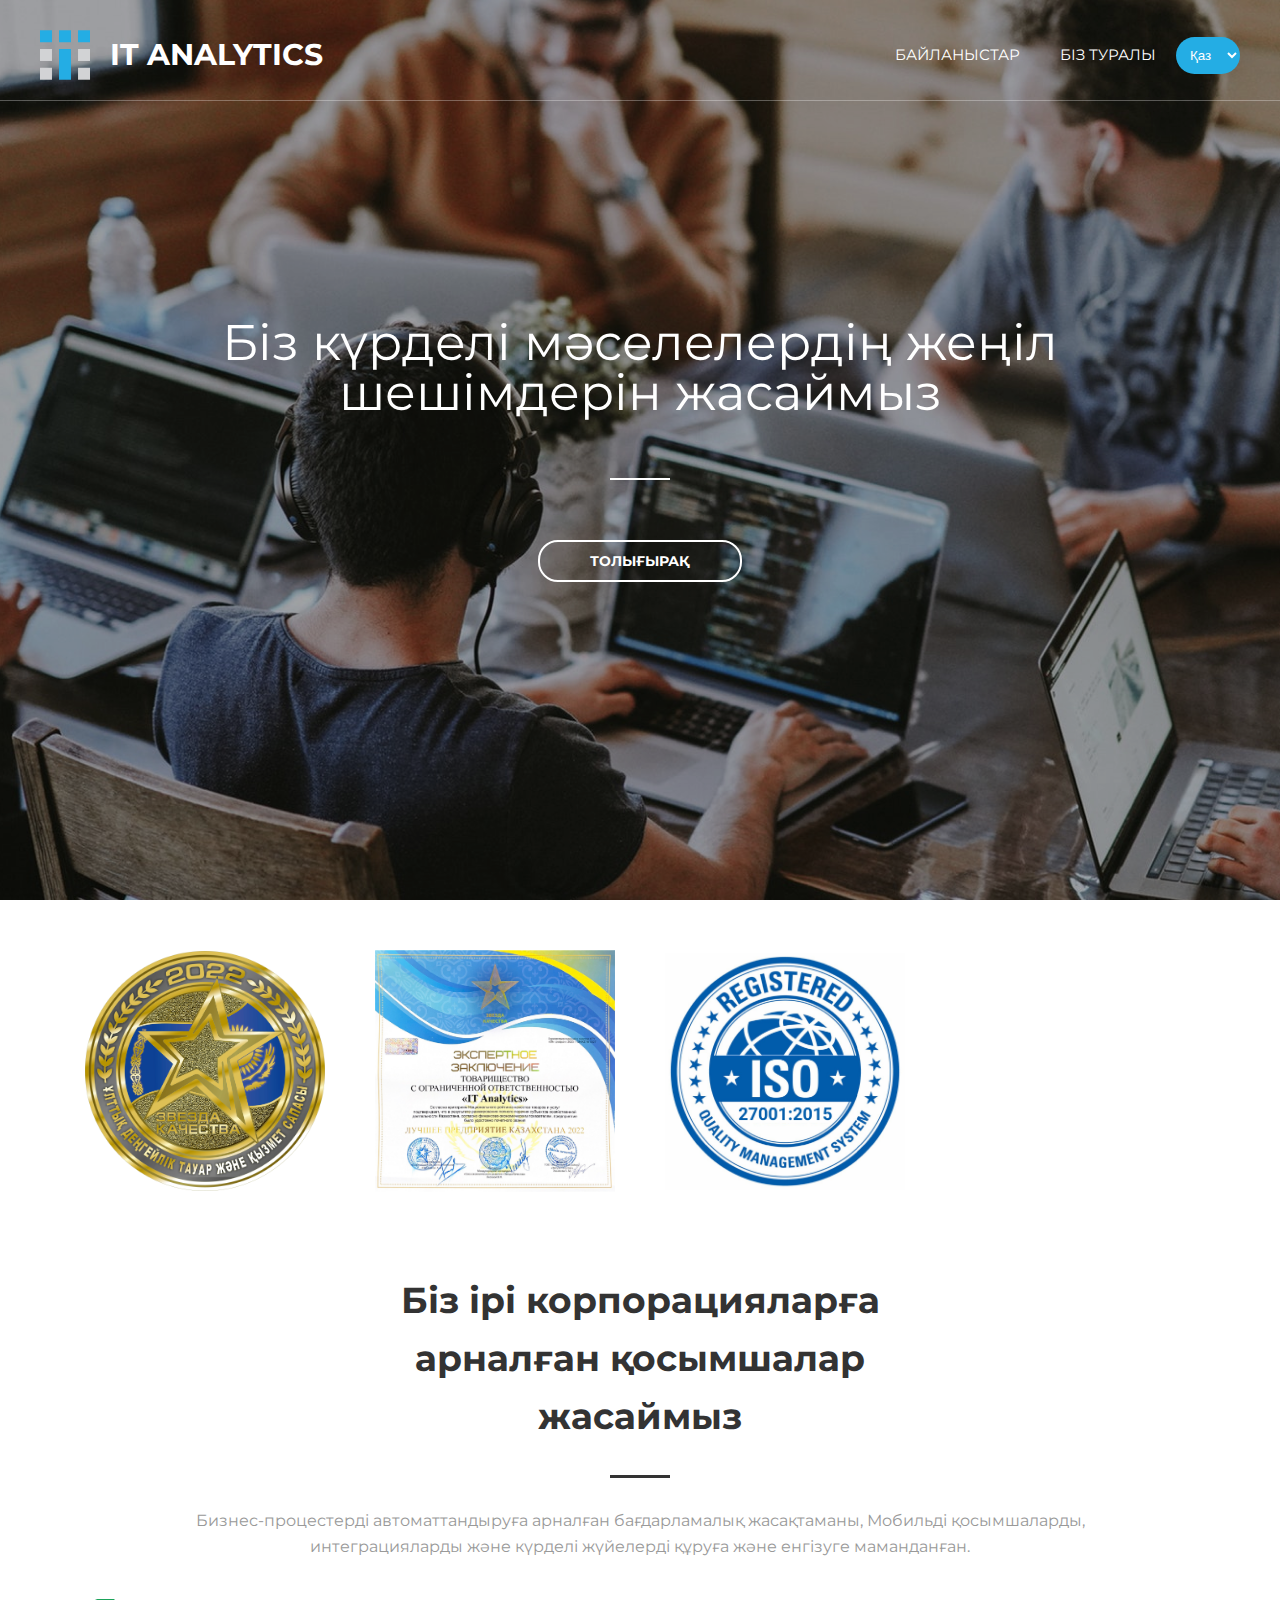
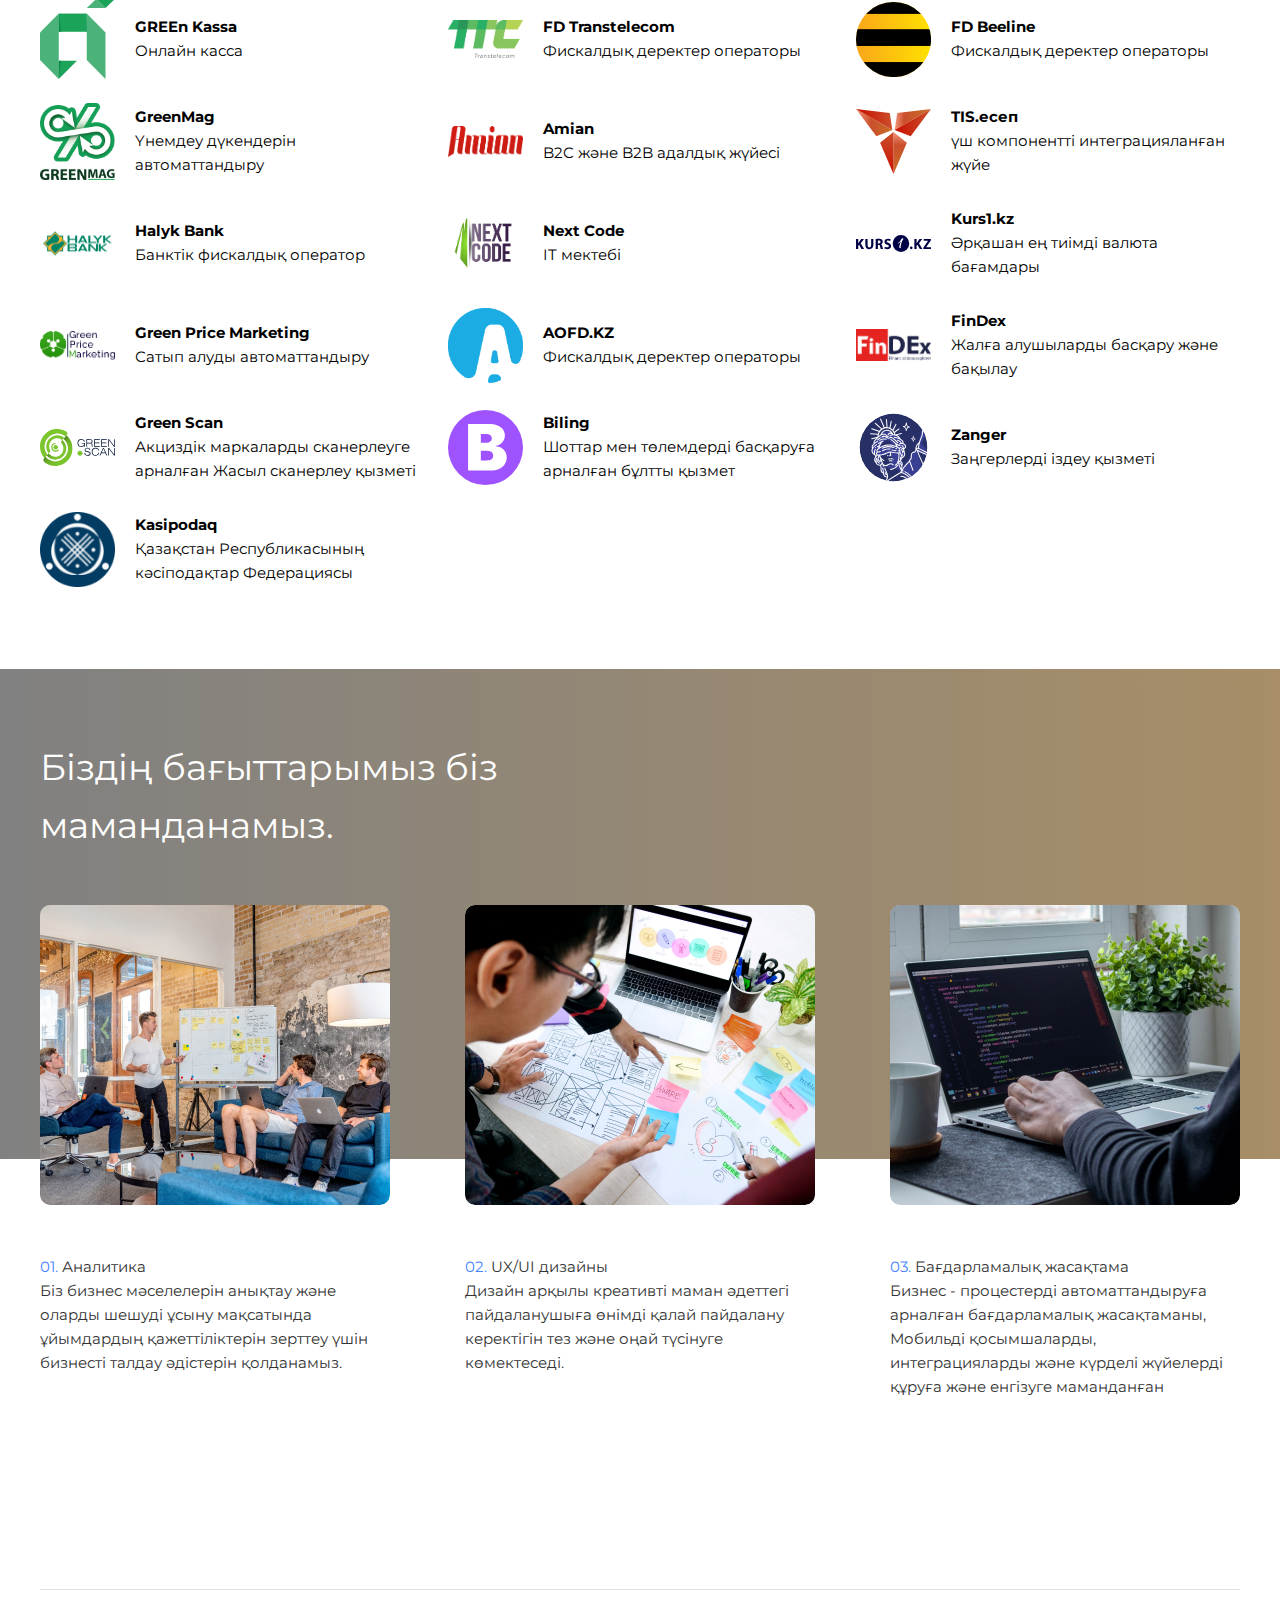
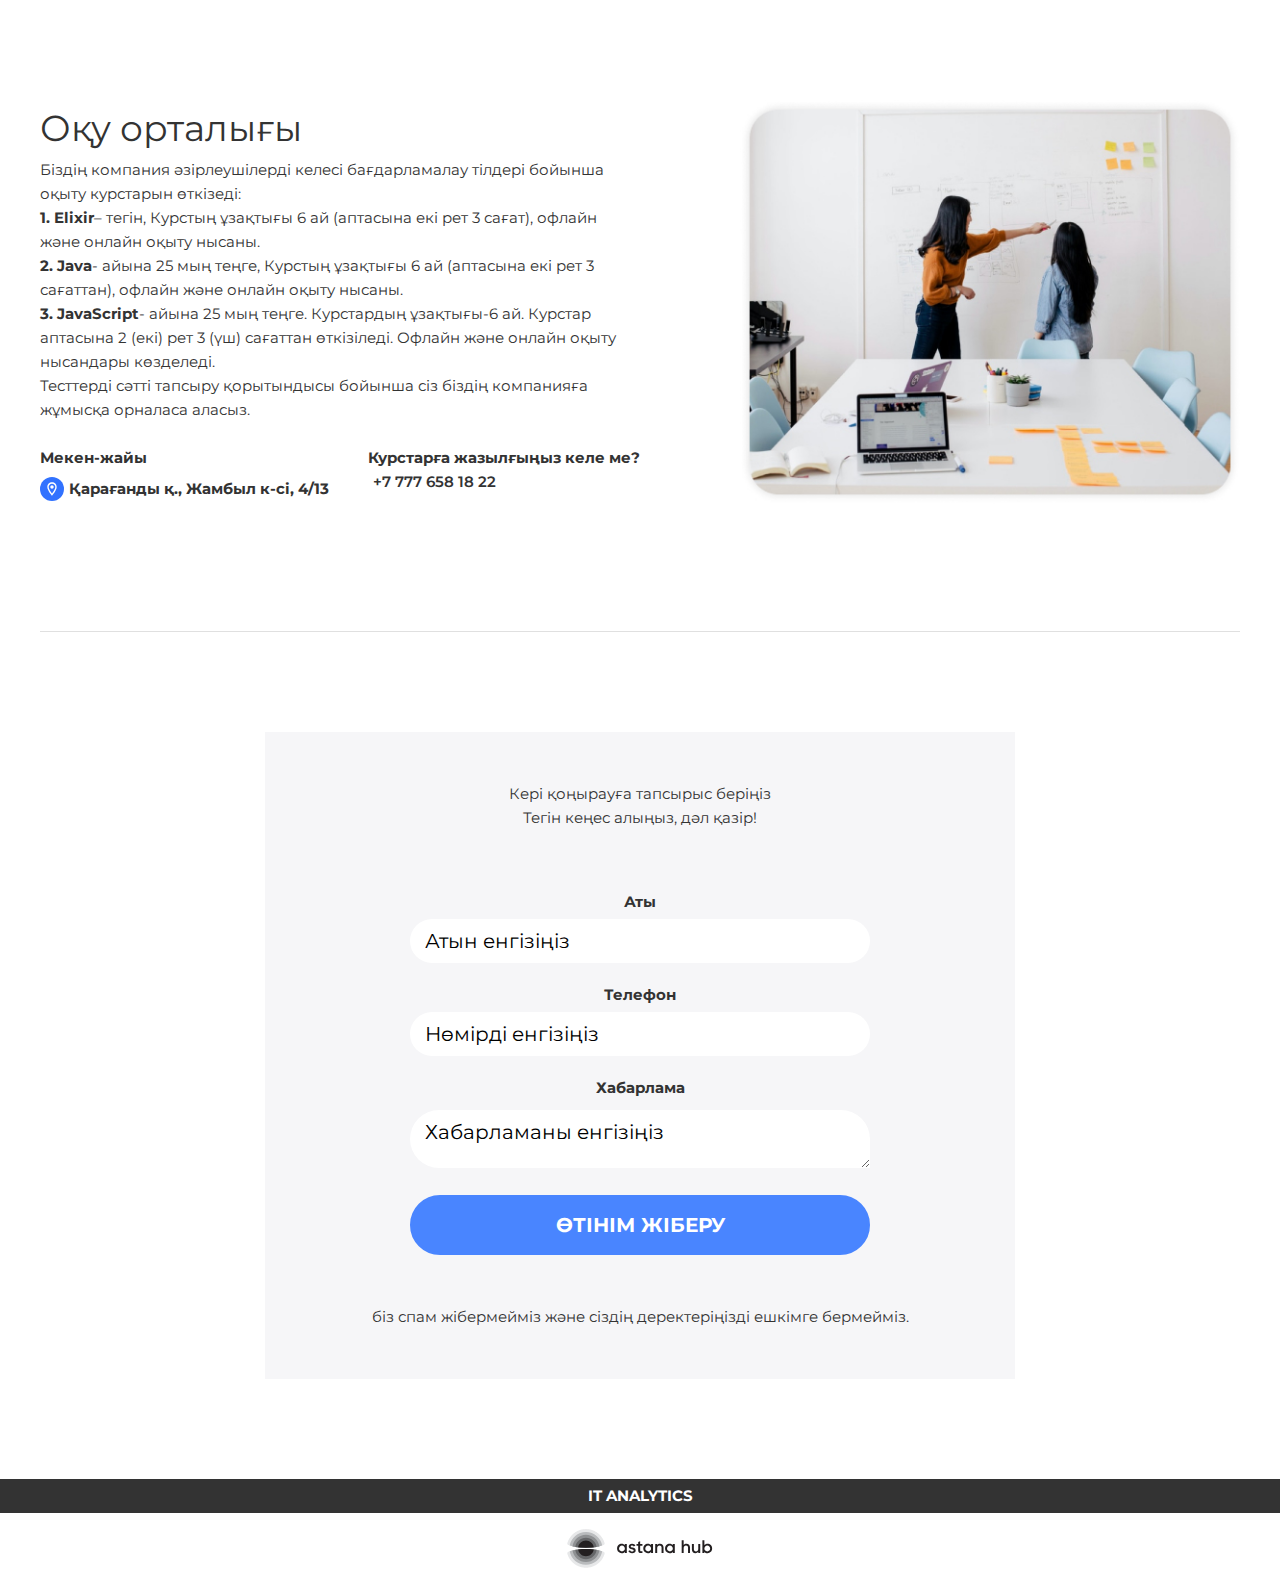
==== index.html @ 4a69e27a "fix: zanger" ====
<!DOCTYPE html>
<html lang="ru">
  <head>
    <meta charset="UTF-8" />
    <meta http-equiv="X-UA-Compatible" content="IE=edge" />
    <meta name="viewport" content="width=device-width, initial-scale=1.0" />
    <link rel="stylesheet" href="css/style.css" />
    <link rel="preconnect" href="https://fonts.googleapis.com" />
    <link rel="preconnect" href="https://fonts.gstatic.com" crossorigin />
    <link rel="icon" href="image/it_analytics.ico" />
    <link
      href="https://fonts.googleapis.com/css2?family=Kaushan+Script&family=Montserrat:wght@400;700&display=swap"
      rel="stylesheet"
    />
    <script src="https://code.jquery.com/jquery-3.6.0.slim.min.js"></script>
    <script src="https://ajax.googleapis.com/ajax/libs/jquery/3.3.1/jquery.min.js"></script>
    <link
      href="https://cdn.jsdelivr.net/npm/remixicon@2.5.0/fonts/remixicon.css"
      rel="stylesheet"
    />
    <script
      src="https://cdn.jsdelivr.net/npm/jquery.maskedinput@1.4.1/src/jquery.maskedinput.min.js"
      type="text/javascript"
    ></script>
    <title>IT ANALYTICS</title>
  </head>

  <body>
    <div class="wrapper">
      <header class="header">
        <div class="container">
          <div class="header__inner">
            <div class="header__logo">
              <img src="image/Logo_IT analytics.svg" alt="Logo" />
              <a href="index.html">IT ANALYTICS</a>
            </div>
            <div class="header__burger">
              <span></span>
            </div>
            <nav class="header__menu">
              <ul class="header__list">
                <li>
                  <a class="nav__link" href="contacts.html" data-lang="contact"
                    >Контакты</a
                  >
                </li>
                <li>
                  <a class="nav__link" href="aboutus.html" data-lang="about"
                    >О нас</a
                  >
                </li>
              </ul>
              <select class="langs">
                <option value="rus" class="langs__item">Рус</option>
                <option value="kaz" class="langs__item">Қаз</option>
                <option value="eng" class="langs__item">Eng</option>
              </select>
            </nav>
          </div>
        </div>
      </header>

      <div class="intro">
        <div class="container">
          <div class="intro__inner">
            <h1 class="intro__title" data-lang="we_create">
              Мы создаем легкие решения сложных задач
            </h1>
            <a class="btn" href="aboutus.html" data-lang="more">Подробнее</a>
          </div>
        </div>
      </div>

      <div class="container">
        <div class="quality">
          <img class="quality__img" src="/image/star_quality.png" alt="" />
          <img class="quality__img" src="/image/ekspert.jpg" alt="" />
          <img class="quality__img" src="/image/registred.jpg" alt="" />
          <img class="quality__img" src="/image/rating.png" alt="" />
        </div>
      </div>

      <section class="section">
        <div class="container">
          <div class="section__header">
            <h2 class="section__title" data-lang="we_create_big">
              Мы создаем приложения для крупных корпораций
            </h2>
            <div class="section__text">
              <p data-lang="spec">
                Специализируемся на создании и внедрении ПО, мобильных
                приложений, интеграций и сложных систем для автоматизации
                бизнес-процессов.
              </p>
            </div>
          </div>
          <div class="about">
            <a href="https://greenkassa.kz/" class="about__item" target="blank">
              <div class="about__image">
                <img src="image/Logo_green_kassa.svg" alt="green_kassa" />
              </div>
              <div class="about__text">
                <h2>GREEn Kassa</h2>
                <p data-lang="online_cash">Онлайн касса</p>
              </div>
            </a>

            <a href="https://ofd.ttc.kz/" class="about__item" target="blank">
              <div class="about__image">
                <img src="image/ttc_logo.png" alt="ttc" />
              </div>
              <div class="about__text">
                <h2 data-lang="ofd_ttc">ОФД Транстелеком</h2>
                <p data-lang="ofd">Оператор фискальных данных</p>
              </div>
            </a>

            <a
              href="https://ofd.beeline.kz/"
              class="about__item"
              target="blank"
            >
              <div class="about__image">
                <img src="image/Beeline2.svg" alt="beeline" />
              </div>
              <div class="about__text">
                <h2 data-lang="ofd_bee">ОФД Beeline</h2>
                <p data-lang="ofd">Оператор фискальных данных</p>
              </div>
            </a>

            <div class="about__item">
              <div class="about__image">
                <img src="image/GreenMag.png" alt="GreenMag" />
              </div>
              <div class="about__text">
                <h2>GreenMag</h2>
                <p data-lang="greenmag">
                  Автоматизация коммисионных магазинов, ломбардов и магазинов по
                  прокату товаров
                </p>
              </div>
            </div>

            <a href="https://amian1.kz/" target="_blank" class="about__item">
              <div class="about__image">
                <img src="image/amian.png" alt="amian" />
              </div>
              <div class="about__text">
                <h2>Amian</h2>
                <p data-lang="amian">Система лояльности B2C и B2B</p>
              </div>
            </a>

            <a href="https://tisuchet.kz/" class="about__item" target="blank">
              <div class="about__image">
                <img src="image/Logo_TIS.svg" alt="tis" />
              </div>
              <div class="about__text">
                <h2 data-lang="tis_short">Учёт.ТИС</h2>
                <p data-lang="tis_full">
                  Трехкомпонентная Интегрированная Система
                </p>
              </div>
            </a>

            <a class="about__item" target="blank">
              <div class="about__image">
                <img src="image/Logo_halyk_bank.png" alt="OnlineKassa" />
              </div>
              <div class="about__text">
                <h2>Halyk Bank</h2>
                <p data-lang="fiscal_op">Банковский фискальный оператор</p>
              </div>
            </a>

            <a href="https://nextcode.kz/" class="about__item" target="blank">
              <div class="about__image">
                <img src="image/next_code.png" alt="OnlineKassa" />
              </div>
              <div class="about__text">
                <h2>Next Code</h2>
                <p data-lang="next_code">IT школа</p>
              </div>
            </a>
            <a href="https://kurs1.kz/" class="about__item" target="blank">
              <div class="about__image">
                <img src="image/kurs1kz.svg" alt="kurs1.kz" />
              </div>
              <div class="about__text">
                <h2>Kurs1.kz</h2>
                <p data-lang="kurs1">Всегда самые выгодные курсы валют</p>
              </div>
            </a>

            <a
              href="https://greenmarketing.kz/"
              target="_blank"
              class="about__item"
            >
              <div class="about__image">
                <img src="image/GPM.png" alt="GPM" />
              </div>
              <div class="about__text">
                <h2>Green Price Marketing</h2>
                <p data-lang="greenprice">Автоматизация проведения запупок</p>
              </div>
            </a>

            <a href="https://AOFD.KZ" class="about__item" target="_blank">
              <div class="about__image">
                <img src="image/aofd.png" alt="GPM" />
              </div>
              <div class="about__text">
                <h2>AOFD.KZ</h2>
                <p data-lang="ofd">Оператор фискальных данных</p>
              </div>
            </a>

            <div class="about__item">
              <div class="about__image">
                <img src="image/FinDex.png" alt="FinDex" />
              </div>
              <div class="about__text">
                <h2>FinDex</h2>
                <p data-lang="findex">Управление и мониторинг арендататоров</p>
              </div>
            </div>

            <div class="about__item">
              <div class="about__image">
                <img src="image/Logo_Green Scan.svg" alt="Green Scan" />
              </div>
              <div class="about__text">
                <h2>Green Scan</h2>
                <p data-lang="green_scan">
                  Green Scan сервис для сканирования акцизных марок
                </p>
              </div>
            </div>

            <a
              href="https://billify.itanalytics.kz/login"
              class="about__item"
              target="_blank"
            >
              <div class="about__image">
                <img src="image/Logo_biling.svg" alt="biling" />
              </div>
              <div class="about__text">
                <h2>Biling</h2>
                <p data-lang="biling">
                  Облачный сервис для управления счетами и платежами
                </p>
              </div>
            </a>

            <div class="about__item">
              <div class="about__image">
                <img src="image/zanger.svg" alt="zanger" />
              </div>
              <div class="about__text">
                <h2>Zanger</h2>
                <p data-lang="zanger">Сервис по поиску юристов</p>
              </div>
            </div>

            <a
              href="https://kasipodaq.itanalytics.kz/login"
              class="about__item"
              target="_blank"
            >
              <div class="about__image">
                <img src="image/kasipodaq.png" alt="kasipodaq" />
              </div>
              <div class="about__text">
                <h2>Kasipodaq</h2>
                <p data-lang="kasipodaq">
                  Федерация профсоюзов Республики Казахстан
                </p>
              </div>
            </a>
          </div>
        </div>
      </section>

      <section class="service">
        <div class="container">
          <div class="service__header">
            <h2 class="service__title" data-lang="direction">
              Наши направления, в которых мы специализируемся.
            </h2>
          </div>
          <div class="service__content">
            <div class="service__item">
              <div class="service__img">
                <img src="image/about-1.jpg" />
              </div>
              <div class="service__text">
                <h2>
                  <span class="color__text">01.</span>
                  <span data-lang="analytics">Аналитика</span>
                </h2>
                <p data-lang="service_use">
                  Используем методы бизнес-анализа для исследования потребностей
                  деятельности организаций с целью определения проблем бизнеса и
                  предложения их решения.
                </p>
              </div>
            </div>
            <div class="service__item">
              <div class="service__img">
                <img src="image/about-2.jpg" />
              </div>
              <div class="service__text">
                <h2>
                  <span class="color__text">02.</span>
                  <span data-lang="ui_ux">UX/UI Дизайн</span>
                </h2>
                <p data-lang="service_creative">
                  Креативный специалист, с помощью дизайна поможет типичному
                  пользователю быстро и легко понять, как пользоваться
                  продуктом.
                </p>
              </div>
            </div>
            <div class="service__item">
              <div class="service__img">
                <img src="image/about-3.jpg" />
              </div>
              <div class="service__text">
                <h2>
                  <span class="color__text">03.</span>
                  <span data-lang="dev_po">Разработка ПО</span>
                </h2>
                <p data-lang="service_spec">
                  Специализируемся на создании и внедрении ПО, мобильных
                  приложений, интеграций и сложных систем для автоматизации
                  бизнес-процессов
                </p>
              </div>
            </div>
          </div>
        </div>
      </section>
      <div class="bloc"></div>

      <div class="border"></div>
      <section class="education">
        <div class="container">
          <div class="education__content">
            <div class="education__text">
              <h2 class="education__title" data-lang="training_center">
                Учебный центр
              </h2>
              <p data-lang="edu_our">
                Наша компания проводит учебные курсы по подготовке разработчиков
                по следующим языкам программирования:
              </p>
              <b data-lang="elixir">1. Elixir</b
              ><span data-lang="elixir_desc"
                >– бесплатно, длительность курса 6 месяцев (два раза в неделю по
                3 часа), форма обучения офлайн и онлайн.</span
              ><br />
              <b data-lang="java">2. Java</b
              ><span data-lang="java_desc">
                – 25 тыс тенге в месяц, длительность курса 6 месяцев (два раза в
                неделю по 3 часа), форма обучения офлайн и онлайн.</span
              ><br />
              <b data-lang="js">3. JavaScript</b
              ><span data-lang="js_desc"
                >– 25 тыс тенге в месяц. Длительность курсов - 6 месяцев. Курсы
                проводятся 2 (два) раза в неделю по 3 (три) часа.
                Предусматриваются офлайн и онлайн формы обучения.</span
              >
              <h5 data-lang="edu_result">
                По итогам успешной сдачи тестов, вы можете быть трудоустроены к
                нам в компанию.
              </h5>
              <br />
              <div class="edu__con">
                <div class="edu__adress">
                  <b data-lang="edu_adress">Адрес</b><br />
                  <b>
                    <span class="icon ico-adress">
                      <img src="/image/location_on.svg" alt="" />
                      <p data-lang="edu_add">г. Караганда ул.Жамбыла 4/13</p>
                    </span>
                  </b>
                </div>
                <div class="edu__number">
                  <b data-lang="edu_want">Хотите записаться на курсы?</b>
                  <b>
                    <span class="icon"
                      ><i class="ri-telegram-fill"></i>
                      <a
                        class="education__number"
                        href="https://t.me/+77776581822"
                        target="_blank"
                        data-lang="edu_phone"
                      >
                        +7 777 658 18 22
                      </a>
                    </span>
                  </b>
                </div>
              </div>
            </div>
            <div class="education__img">
              <img src="image/about-8.jpg" />
            </div>
          </div>
        </div>
      </section>

      <section class="education-small">
        <div class="container">
          <div class="education-small__content">
            <h2 class="education-small__title" data-lang="training_center">
              Учебный центр
            </h2>
            <div class="education-small__text">
              <p data-lang="edu_our">
                Наша компания проводит учебные курсы по подготовке разработчиков
                по следующим языкам программирования:
              </p>
              <p>
                <b data-lang="elixir">1. Elixir</b>
                <span data-lang="elixir_desc"
                  >– бесплатно, длительность курса 6 месяцев (два раза в неделю
                  по 3 часа), форма обучения офлайн и онлайн.
                </span>
              </p>
              <p>
                <b data-lang="java">2. Java</b>
                <span data-lang="java_desc">
                  – 25 тыс тенге в месяц, длительность курса 6 месяцев (два раза
                  в неделю по 3 часа), форма обучения офлайн и онлайн.
                </span>
              </p>
              <p>
                <b data-lang="js">3. JavaScript</b>
                <span data-lang="js_desc"
                  >– 25 тыс тенге в месяц. Длительность курсов - 6 месяцев.
                  Курсы проводятся 2 (два) раза в неделю по 3 (три) часа.
                  Предусматриваются офлайн и онлайн формы обучения.
                </span>
              </p>
              <h5 data-lang="edu_result">
                По итогам успешной сдачи тестов, вы можете быть трудоустроены к
                нам в компанию.
              </h5>
              <br />
              <b data-lang="edu_adress">Адрес</b>
              <b>
                <span class="icon ico-adress">
                  <img src="/image/location_on.svg" alt="" />
                  <p data-lang="edu_add">г. Караганда ул.Жамбыла 4/13</p>
                </span>
              </b>
              <br />
              <b data-lang="edu_want">Хотите записаться на курсы?</b>
              <b>
                <span class="icon"
                  ><i class="ri-telegram-fill"></i
                  ><a
                    class="education__number"
                    href="https://t.me/+77776581822"
                    target="_blank"
                    data-lang="edu_phone"
                  >
                    +7 777 658 18 22
                  </a>
                </span>
              </b>
            </div>
            <div class="education-small__img">
              <img src="image/about-8.jpg" />
            </div>
          </div>
        </div>
      </section>

      <div class="border"></div>

      <section class="feedback">
        <div class="container">
          <div class="feedback__content">
            <div class="feedback__text">
              <h2 class="feedback_title" data-lang="callback">
                Закажи обратный звонок
              </h2>
              <p data-lang="free_consultation">
                Получите бесплатную консультацию, прямо сейчас!
              </p>
            </div>
            <div class="box">
              <form
                class="obratnuj-zvonok"
                autocomplete="off"
                action="email.php"
                method="post"
              >
                <div class="form-zvonok">
                  <div>
                    <label data-lang="form_name">Имя <span>*</span></label>
                    <input
                      type="text"
                      placeholder="Введите Имя"
                      name="username"
                      required
                      data-lang="send_name"
                    />
                  </div>
                  <div>
                    <label data-lang="form_phone">Телефон<span>*</span></label>
                    <input
                      id="tel"
                      type="tel"
                      data-tel-input
                      placeholder="Введите номер"
                      maxlength="18"
                      name="usernumber"
                      required
                      data-lang="send_phone"
                    />
                  </div>
                  <div>
                    <label data-lang="form_msg">Сообщение</label>
                    <textarea
                      class="feedback__msg"
                      type="text"
                      placeholder="Введите Сообщение"
                      name="question"
                      data-lang="send_msg"
                    ></textarea>
                  </div>
                  <input
                    class="bot-send-mail"
                    type="submit"
                    value="Отправить заявку"
                    data-lang="send_btn"
                  />
                </div>
              </form>
            </div>
            <p data-lang="form_not_send">
              Мы не шлем спам, и не передаем никому ваши данные.
            </p>
          </div>
        </div>
      </section>

      <footer>
        <div class="footer">
          <h2>IT ANALYTICS</h2>
        </div>
      </footer>
      <div class="footer-logos">
        <a href="https://astanahub.com/ru/" target="_blank">
          <img src="/image/astana_hub.svg" alt="astana_hub" />
        </a>
      </div>
    </div>
    <script>
      window.onload = function () {
        $("#tel").mask("+7 (999) 999-99-99");
      };
    </script>
    <script src="js/burger-menu.js"></script>
    <script src="js/script.js" type="module"></script>
    <script src="js/phoneinput.js"></script>
  </body>
</html>
---- css/style.css ----
*{padding:0;margin:0;border:0}*,*:before,*:after{-webkit-box-sizing:border-box;box-sizing:border-box}:focus,:active{outline:none}a:focus,a:active{outline:none}nav,footer,header,aside{display:block}html,body{height:100%;width:100%;font-size:100%;line-height:1;font-size:14px;-ms-text-size-adjust:100%;-moz-text-size-adjust:100%;-webkit-text-size-adjust:100%}input,button,textarea{font-family:inherit}input::-ms-clear{display:none}button{cursor:pointer}button::-moz-focus-inner{padding:0;border:0}a,a:visited{text-decoration:none}a:hover{text-decoration:none}ul li{list-style:none}img{vertical-align:top}h1,h2,h3,h4,h5,h6{font-size:inherit;font-weight:inherit}.header__other{background-color:#333}.aboutus{display:-webkit-box;display:-ms-flexbox;display:flex;-webkit-box-pack:center;-ms-flex-pack:center;justify-content:center;-webkit-box-align:center;-ms-flex-align:center;align-items:center;text-align:center;-webkit-box-orient:vertical;-webkit-box-direction:normal;-ms-flex-direction:column;flex-direction:column;margin:70px 0 0 0}@media(max-width: 425px){.aboutus{margin:30px 0 0 0}}.aboutus__text{margin:0 0 50px 0}.aboutus__title{padding:0 0px 25px 0;font-size:36px;color:#333;font-weight:700}.aboutus__subtext{margin:100px 0 100px 0;text-align:center;width:100%}@media(max-width: 425px){.aboutus__subtext{margin:30px 0 30px 0}}.about_foto{width:100%;height:auto;border-radius:25px}@media(max-width: 425px){.about_foto{height:300px;-o-object-fit:cover;object-fit:cover}}.foto__text{position:absolute;color:#fff;text-shadow:dimgray 5px 0px 50px;padding:150px 50px 0;text-align:left;font-size:54px;font-weight:700}@media(max-width: 1024px){.foto__text{padding:100px 50px 0}}@media(max-width: 768px){.foto__text{padding:90px 20px 0 20px;font-size:30px}}.header__other{background-color:#333}.contact{width:100%;max-width:1200px;margin:0 auto;padding:20px 0 0 0;-webkit-box-flex:1;-ms-flex-positive:1;flex-grow:1}.mt{margin-top:20px}.contact__text h2{font-weight:700;font-size:24px}.contact__text p{font-size:15px}iframe{width:100%;height:300px;display:-webkit-box;display:-ms-flexbox;display:flex;-webkit-box-align:center;-ms-flex-align:center;align-items:center}.content__green{font-family:"Montserrat",sans-serif;font-size:15px;line-height:1.6;color:#fff;background-color:#60ba19}.container__green{display:-webkit-box;display:-ms-flexbox;display:flex;-webkit-box-align:center;-ms-flex-align:center;align-items:center;-webkit-box-pack:center;-ms-flex-pack:center;justify-content:center;height:100vh;width:100vw}.text{font-size:24px;text-align:center}body{font-family:"Montserrat",sans-serif;font-size:15px;line-height:1.6;color:#333;height:100%}*{margin:0;padding:0;-webkit-box-sizing:border-box;box-sizing:border-box}a{text-decoration:none}h1,h2,h3,h4,h5,h6{margin:0}.fullscreen{position:fixed;top:0;left:0;width:100%;height:100%;background-color:rgba(0,0,0,.5);display:-webkit-box;display:-ms-flexbox;display:flex;-webkit-box-pack:center;-ms-flex-pack:center;justify-content:center;-webkit-box-align:center;-ms-flex-align:center;align-items:center;z-index:999}.fullscreen img{-webkit-transition:all .3s 0s ease;transition:all .3s 0s ease;background:#fff;border-radius:16px;padding:20px;max-width:90%;max-height:90%;-o-object-fit:contain;object-fit:contain;overflow:hidden}.fullscreen__close{position:absolute;top:10px;right:10px;width:50px;height:50px;border:none;background-color:rgba(0,0,0,0);color:#fff;font-size:50px;display:-webkit-box;display:-ms-flexbox;display:flex;-webkit-box-pack:center;-ms-flex-pack:center;justify-content:center;-webkit-box-align:center;-ms-flex-align:center;align-items:center;border:1px solid #fff;background:#000;border-radius:8px;cursor:pointer}.container{width:100%;max-width:1200px;margin:0 auto}@media(max-width: 1270px){.container{padding:0 40px;margin:0 auto}}@media(max-width: 500px){.container{padding:0 15px}}.wrapper{width:100%;min-height:100%;overflow:hidden;display:-webkit-box;display:-ms-flexbox;display:flex;-webkit-box-orient:vertical;-webkit-box-direction:normal;-ms-flex-direction:column;flex-direction:column}.main{margin:101px 0 0 0;-webkit-box-flex:1;-ms-flex:1 1 auto;flex:1 1 auto}.intro{display:-webkit-box;display:-ms-flexbox;display:flex;-webkit-box-orient:vertical;-webkit-box-direction:normal;-ms-flex-direction:column;flex-direction:column;-webkit-box-pack:center;-ms-flex-pack:center;justify-content:center;width:100%;height:100vh;background:url("../image/intro.png") center no-repeat;background-size:cover}.intro__inner{width:100%;max-width:880px;margin:0 auto;text-align:center}.intro__title{color:#fff;font-size:50px;font-family:700;text-transform:initial;text-align:center;line-height:1}@media(max-width: 425px){.intro__title{font-size:40px}}@media(max-width: 320px){.intro__title{font-size:30px}}@media(max-height: 425px){.intro__title{margin-top:100px;font-size:30px}}@media(max-height: 375px){.intro__title{margin-top:100px}}.intro__title::after{content:"";display:block;width:60px;height:2px;margin:60px auto;background-color:#fff}.intro__suptitle{margin-bottom:20px;font-family:"Kaushan Script",cursive;font-size:20px;color:#fff;text-align:center}.header{width:100%;padding-top:30px;position:absolute;top:0;left:0;right:0;z-index:1000}.header__menu{display:-webkit-box;display:-ms-flexbox;display:flex;-webkit-box-pack:center;-ms-flex-pack:center;justify-content:center;-webkit-box-align:center;-ms-flex-align:center;align-items:center}@media(max-width: 768px){.header__menu{-webkit-box-orient:vertical;-webkit-box-direction:normal;-ms-flex-direction:column;flex-direction:column}}.header__other{background-color:#333}.header:after{content:"";position:relative;display:block;width:100%;height:1px;margin:20px auto 0;background-color:#fff;opacity:.3;z-index:20}.header__inner{display:-webkit-box;display:-ms-flexbox;display:flex;-webkit-box-pack:justify;-ms-flex-pack:justify;justify-content:space-between;-webkit-box-align:center;-ms-flex-align:center;align-items:center}.header__logo{position:relative;font-size:30px;font-weight:700;color:#fff;display:-webkit-box;display:-ms-flexbox;display:flex;-webkit-box-pack:start;-ms-flex-pack:start;justify-content:start;-webkit-box-align:center;-ms-flex-align:center;align-items:center;z-index:100}.header__logo img{width:50px;height:50px}.header__logo a{position:relative;padding-left:20px;color:#fff}@media(max-width: 425px){.header__logo a{font-size:18px}}@media(max-width: 768px){body.lock{overflow:hidden}.header__burger{display:block;position:relative;width:30px;height:20px;position:relative;z-index:4}.header__burger span{position:absolute;background-color:#fff;position:absolute;left:0;width:100%;height:2px;top:9px;-webkit-transition:all .3s ease 0s;transition:all .3s ease 0s}.header__burger:before,.header__burger:after{content:"";position:absolute;background-color:#fff;width:100%;height:2px;left:0;-webkit-transition:all .3s ease 0s;transition:all .3s ease 0s}.header__burger:before{top:0}.header__burger:after{bottom:0}.header__burger.active span{-webkit-transform:scale(0);-ms-transform:scale(0);transform:scale(0)}.header__burger.active:before{-webkit-transform:rotate(-45deg);-ms-transform:rotate(-45deg);transform:rotate(-45deg);top:9px}.header__burger.active:after{-webkit-transform:rotate(45deg);-ms-transform:rotate(45deg);transform:rotate(45deg);bottom:9px}.header__menu{position:fixed;top:-100%;left:0;width:100%;height:100%;z-index:1;padding:120px 10px 20px 10px;-webkit-transition:all .3s ease 0s;transition:all .3s ease 0s;text-align:center;overflow:auto;background:#333}.header__menu.active{top:0}.header__list{display:block}.header__list li{margin:0px 0px 20px 0px}}.langs{background:#24ade4;padding:10px;border-radius:100px;border:none;outline:none;color:#fff}.nav{font-size:14px;text-transform:uppercase}.header__list{display:-webkit-box;display:-ms-flexbox;display:flex;-webkit-box-align:center;-ms-flex-align:center;align-items:center}@media(max-width: 768px){.header__list{display:inline-block}}.nav__link{text-transform:uppercase;display:inline-block;vertical-align:top;margin:0 20px;position:relative;color:#fff;text-decoration:none;-webkit-transition:color .1s linear;transition:color .1s linear}@media(max-width: 768px){.nav__link{font-size:24px}}.nav__link::after{content:"";display:block;width:100%;height:1px;background-color:#fff;opacity:0;position:absolute;top:100%;left:0;z-index:1;-webkit-transition:opacity .1s linear;transition:opacity .1s linear}.nav__link:hover{color:#fff}.nav__link:hover::after{opacity:1}.btn{display:inline-block;vertical-align:top;padding:8px 50px;border-radius:20px;border:2px solid #fff;font-size:14px;font-weight:700;color:#fff;text-transform:uppercase;-webkit-transition:background .1s linear,color .1s linear;transition:background .1s linear,color .1s linear}.btn:hover{background-color:#fff;color:#333}.reverse{border:3px solid #24ade4;color:#24ade4;-webkit-transition:background .1s linear,color .1s linear;transition:background .1s linear,color .1s linear}.reverse:hover{background-color:#24ade4;color:#fff}.section{padding:80px 0}.section__header{width:100%;max-width:950px;margin:0 auto 40px;text-align:center}@media(max-width: 768px){.section__header{max-width:100%}}.section__suptitle{font-family:"Kaushan Script",cursive;font-size:24px;color:#333}.section__title{width:550px;font-size:36px;font-weight:700;margin:0 auto;color:#333;text-transform:initial}@media(max-width: 768px){.section__title{width:100%}}@media(max-width: 425px){.section__title{font-size:24px}}.section__title:after{content:"";display:block;width:60px;height:3px;margin:30px auto 30px;background-color:#333}.section__text{font-size:16px;color:#999}.about{display:grid;grid-template:1fr/1fr 1fr 1fr;-webkit-column-gap:24px;-moz-column-gap:24px;column-gap:24px;row-gap:12px}@media(max-width: 768px){.about{grid-template:1fr/1fr 1fr}}@media(max-width: 636px){.about{grid-template:1fr/1fr}}.about__item{gap:20px;padding-bottom:10px;text-decoration:none;display:-webkit-box;display:-ms-flexbox;display:flex;-webkit-box-align:center;-ms-flex-align:center;align-items:center;color:#000;-webkit-transition:all .3s 0s ease;transition:all .3s 0s ease}.about__item:last-child{padding-bottom:0}.about__item:hover{opacity:.7}.about__image{height:80px;width:80px;display:-webkit-box;display:-ms-flexbox;display:flex;-webkit-box-pack:center;-ms-flex-pack:center;justify-content:center;-webkit-box-align:center;-ms-flex-align:center;align-items:center}.about__image img{width:100%;height:auto;-o-object-fit:cover;object-fit:cover}.about__text{width:80%}.about__text h2{font-weight:700}.quality{display:-webkit-box;display:-ms-flexbox;display:flex;-webkit-box-pack:center;-ms-flex-pack:center;justify-content:center;-webkit-box-align:center;-ms-flex-align:center;align-items:center;margin-top:50px;gap:50px}@media(max-width: 580px){.quality{-ms-flex-wrap:wrap;flex-wrap:wrap}}.quality__img{width:20%;height:auto;-o-object-fit:cover;object-fit:cover;cursor:pointer}@media(max-width: 580px){.quality__img{width:33%}}.service{width:100%;padding-top:50px;-webkit-box-pack:justify;-ms-flex-pack:justify;justify-content:space-between;background:-webkit-gradient(linear, left top, right top, from(rgb(129, 129, 129)), to(rgb(167, 142, 104)));background:linear-gradient(90deg, rgb(129, 129, 129), rgb(167, 142, 104));height:490px}@media(max-width: 1270px){.service{height:430px}}@media(max-width: 600px){.service{height:500px}}@media(max-width: 425px){.service{height:360px}}.service:after{content:"";display:block;width:1200px;height:2px;margin:100px auto 0;background-color:#e0e0e0}@media(max-width: 1270px){.service:after{display:none}}.service__header{display:block;max-width:1200px;width:100%;margin:20px auto 0;text-align:left}.service__title{width:600px;font-size:36px;color:#fff}@media(max-width: 1270px){.service__title{width:90%}}@media(max-width: 425px){.service__title{font-size:24px}}.service__content{display:-webkit-box;display:-ms-flexbox;display:flex;max-width:1200px;-webkit-box-pack:justify;-ms-flex-pack:justify;justify-content:space-between;margin:50px auto 30px}@media(max-width: 950px){.service__content{max-width:100%;width:100%;height:100%;-ms-flex-wrap:wrap;flex-wrap:wrap;-webkit-box-pack:center;-ms-flex-pack:center;justify-content:center}}@media(max-width: 600px){.service__content{-webkit-box-orient:vertical;-webkit-box-direction:normal;-ms-flex-direction:column;flex-direction:column;-webkit-box-align:center;-ms-flex-align:center;align-items:center;margin:10px auto 30px}}.service__img{width:350px}@media(max-width: 1270px){.service__img{width:100%}}@media(max-width: 600px){.service__img{width:60%}}.service__img img{width:100%;border-radius:10px}.service__text{width:350px;margin-top:50px}@media(max-width: 1270px){.service__text{width:100%;margin:20px 0 0 0}}.service__text h2 .color__text{color:#4985ff}.service__item{width:350px;position:relative}@media(max-width: 1270px){.service__item{width:33%;margin:0 15px}}@media(max-width: 950px){.service__item{width:45%}.service__item:last-child{margin:20px 0 50px 0}}@media(max-width: 600px){.service__item{width:100%;display:-webkit-box;display:-ms-flexbox;display:flex;-webkit-box-pack:center;-ms-flex-pack:center;justify-content:center;-webkit-box-align:center;-ms-flex-align:center;align-items:center;-webkit-box-orient:vertical;-webkit-box-direction:normal;-ms-flex-direction:column;flex-direction:column;margin:15px 0}.service__item:last-child{margin:0}}.service__link{font-size:16px;display:inline-block;vertical-align:top;margin:20px auto;position:relative;color:#4985ff;text-decoration:none;-webkit-transition:color .1s linear;transition:color .1s linear}.service__link::after{content:"";display:block;width:100%;height:1px;background-color:red;opacity:0;position:absolute;top:100%;left:0;z-index:1;-webkit-transition:opacity .1s linear;transition:opacity .1s linear}.service__link:hover{color:#4985ff}.service__link:hover::after{opacity:1}.bloc{background-color:#fff;width:100%;height:400px}@media(max-width: 1270px){.bloc{height:250px;background-color:none}}@media(max-width: 950px){.bloc{height:750px;background-color:none}}@media(max-width: 768px){.bloc{height:700px}}@media(max-width: 600px){.bloc{height:950px}}@media(max-width: 425px){.bloc{height:850px}}.project{margin-top:150px;background-color:#f6f6f8;width:100%;text-align:center}.project__content{padding:100px 0;margin:0 auto;width:1200px;font-size:36px;color:#333}.project__image{display:-webkit-box;display:-ms-flexbox;display:flex;max-width:1200px;-webkit-box-pack:justify;-ms-flex-pack:justify;justify-content:space-between;margin:50px auto 50px}.project__image img{width:255px}.edu__con{display:-webkit-box;display:-ms-flexbox;display:flex;-webkit-box-pack:justify;-ms-flex-pack:justify;justify-content:space-between;-webkit-box-align:start;-ms-flex-align:start;align-items:flex-start}@media(max-width: 768px){.education{display:none}}a.education__number{text-decoration:none;color:#333;font-weight:600}.education__title{display:-webkit-box;display:-ms-flexbox;display:flex;font-size:36px}@media(max-width: 768px){.education__title{-webkit-box-ordinal-group:2;-ms-flex-order:1;order:1}}.education__content{display:-webkit-box;display:-ms-flexbox;display:flex;-webkit-box-pack:justify;-ms-flex-pack:justify;justify-content:space-between;-webkit-box-align:start;-ms-flex-align:start;align-items:flex-start;padding:10px 0 100px;margin:0 auto;width:1200px;font-size:15px;color:#333}@media(max-width: 1270px){.education__content{width:100%}}@media(max-width: 768px){.education__content{display:-webkit-box;display:-ms-flexbox;display:flex;-webkit-box-orient:vertical;-webkit-box-direction:normal;-ms-flex-direction:column;flex-direction:column}}.education__img{width:500px;height:400px}@media(max-width: 768px){.education__img{-webkit-box-ordinal-group:3;-ms-flex-order:2;order:2}}.education__img img{width:100%;height:auto}.border{margin:30px auto 100px;width:1200px;height:1px;background-color:#e0e0e0}@media(max-width: 768px){.border{margin:50px auto 50px}}.education__text{width:600px}@media(max-width: 768px){.education__text{-webkit-box-ordinal-group:4;-ms-flex-order:3;order:3}}.ri-telegram-fill{font-size:24px;margin-right:5px;color:#3172ff}@media(max-width: 768px){.ri-telegram-fill{margin:0}}.ico-adress{margin-top:7px}.icon{display:-webkit-box;display:-ms-flexbox;display:flex;-webkit-box-align:center;-ms-flex-align:center;align-items:center}.icon img{margin-right:5px}.education-small{display:none}@media(max-width: 768px){.education-small{display:block}}.education-small__title{font-size:36px}@media(max-width: 768px){.education-small__title{-webkit-box-ordinal-group:2;-ms-flex-order:1;order:1;width:100%;font-size:30px}}.loc_icon{margin-right:5px}.education-small__content{display:-webkit-box;display:-ms-flexbox;display:flex;-webkit-box-pack:justify;-ms-flex-pack:justify;justify-content:space-between;-webkit-box-align:start;-ms-flex-align:start;align-items:flex-start;padding:10px 0 100px;margin:0 auto;width:1200px;font-size:15px;color:#333}@media(max-width: 1270px){.education-small__content{width:100%}}@media(max-width: 768px){.education-small__content{display:-webkit-box;display:-ms-flexbox;display:flex;padding:0 0 0px 0;-webkit-box-orient:vertical;-webkit-box-direction:normal;-ms-flex-direction:column;flex-direction:column}}@media(max-width: 768px){.education-small__img{-webkit-box-ordinal-group:3;-ms-flex-order:2;order:2;width:100%;height:auto}}.education-small__img img{width:100%;height:auto}.education-small__text{width:600px}@media(max-width: 768px){.education-small__text{-webkit-box-ordinal-group:4;-ms-flex-order:3;order:3;width:100%;margin:15px 0 0 0;display:-webkit-box;display:-ms-flexbox;display:flex;-webkit-box-orient:vertical;-webkit-box-direction:normal;-ms-flex-direction:column;flex-direction:column}}.feedback{background-color:#f6f6f8;padding:50px 0px 50px 0px;width:100%;max-width:750px;margin:0 auto 100px;text-align:center}@media(max-width: 768px){.feedback{margin:-50px 0 0 0;width:100%}}.feedback__content{margin:0 -15px}.feedback__num{display:inline-block;width:100%;-webkit-box-ordinal-group:5;-ms-flex-order:4;order:4}.feedback_title p{width:100%}.box form{text-align:center}input{position:relative;display:inline-block;font-size:20px;-webkit-box-sizing:border-box;box-sizing:border-box;-webkit-transition:.5s;transition:.5s;border-radius:40px}@media(max-width: 425px){input{font-size:16px}}.input__wrap{margin:30px auto;max-width:-webkit-min-content;max-width:-moz-min-content;max-width:min-content;display:-webkit-box;display:-ms-flexbox;display:flex;-webkit-box-shadow:0px 0px 10px rgba(111,111,111,.25);box-shadow:0px 0px 10px rgba(111,111,111,.25);border-top-left-radius:30px;border-bottom-left-radius:30px;border-top-right-radius:30px;border-bottom-right-radius:30px}.input__wrap input[type=text]{padding:15px 33px;border:none;border-top-left-radius:30px;border-bottom-left-radius:30px}.input__wrap input[type=submit]{padding:13px 54px;background-color:#4985ff;color:#fff;border:none;border-top-right-radius:30px;border-bottom-right-radius:30px}.obratnuj-zvonok{width:100%;max-width:500px;display:inline-block}.form-zvonok{width:100%;display:-webkit-box;display:-ms-flexbox;display:flex;-webkit-box-orient:vertical;-webkit-box-direction:normal;-ms-flex-direction:column;flex-direction:column;padding:50px 20px;-webkit-box-sizing:border-box;box-sizing:border-box}.form-zvonok div{padding:10px 0}.bot-send-mail{-webkit-box-sizing:border-box;box-sizing:border-box;width:100%}@media(max-width: 425px){.bot-send-mail{font-size:16px}}.form-zvonok label,.form-zvonok input{display:block;width:100%;-webkit-box-sizing:border-box;box-sizing:border-box}@media(max-width: 320px){.blockkk{display:-webkit-box;display:-ms-flexbox;display:flex;-webkit-box-orient:vertical;-webkit-box-direction:normal;-ms-flex-direction:column;flex-direction:column;margin:0}}.feedback__msg{width:100%;resize:vertical;min-height:50px;padding:10px 15px 0 15px;margin-top:5px;position:relative;display:inline-block;font-size:20px;-webkit-box-sizing:border-box;box-sizing:border-box;border-radius:40px 40px 0px 40px}@media(max-width: 425px){.feedback__msg{font-size:16px}}.feedback__number{cursor:pointer;text-decoration:none;color:#000}.form-zvonok label{margin-bottom:5px;font-weight:bold}.form-zvonok input{padding:10px 15px;margin-top:5px}.form-zvonok label span{color:red}.form-zvonok .bot-send-mail{padding:15px;margin-top:10px;background:none;border:none;text-transform:uppercase;color:#fff;font-weight:bold;background-color:#4985ff;cursor:pointer;border:3px #4985ff solid;border-radius:40px}.form-zvonok .bot-send-mail:hover{color:#4985ff;background-color:#fff}.footer{text-align:center;width:100%;padding:5px 5px;background:#333;color:#fff}.footer h2{font-size:15px;font-weight:700}@media(max-width: 1240px){.footer h2{font-size:40px}}.footer-logos{display:-webkit-box;display:-ms-flexbox;display:flex;-webkit-box-pack:center;-ms-flex-pack:center;justify-content:center;-webkit-box-align:center;-ms-flex-align:center;align-items:center;background:#fff;padding:16px;width:100%}
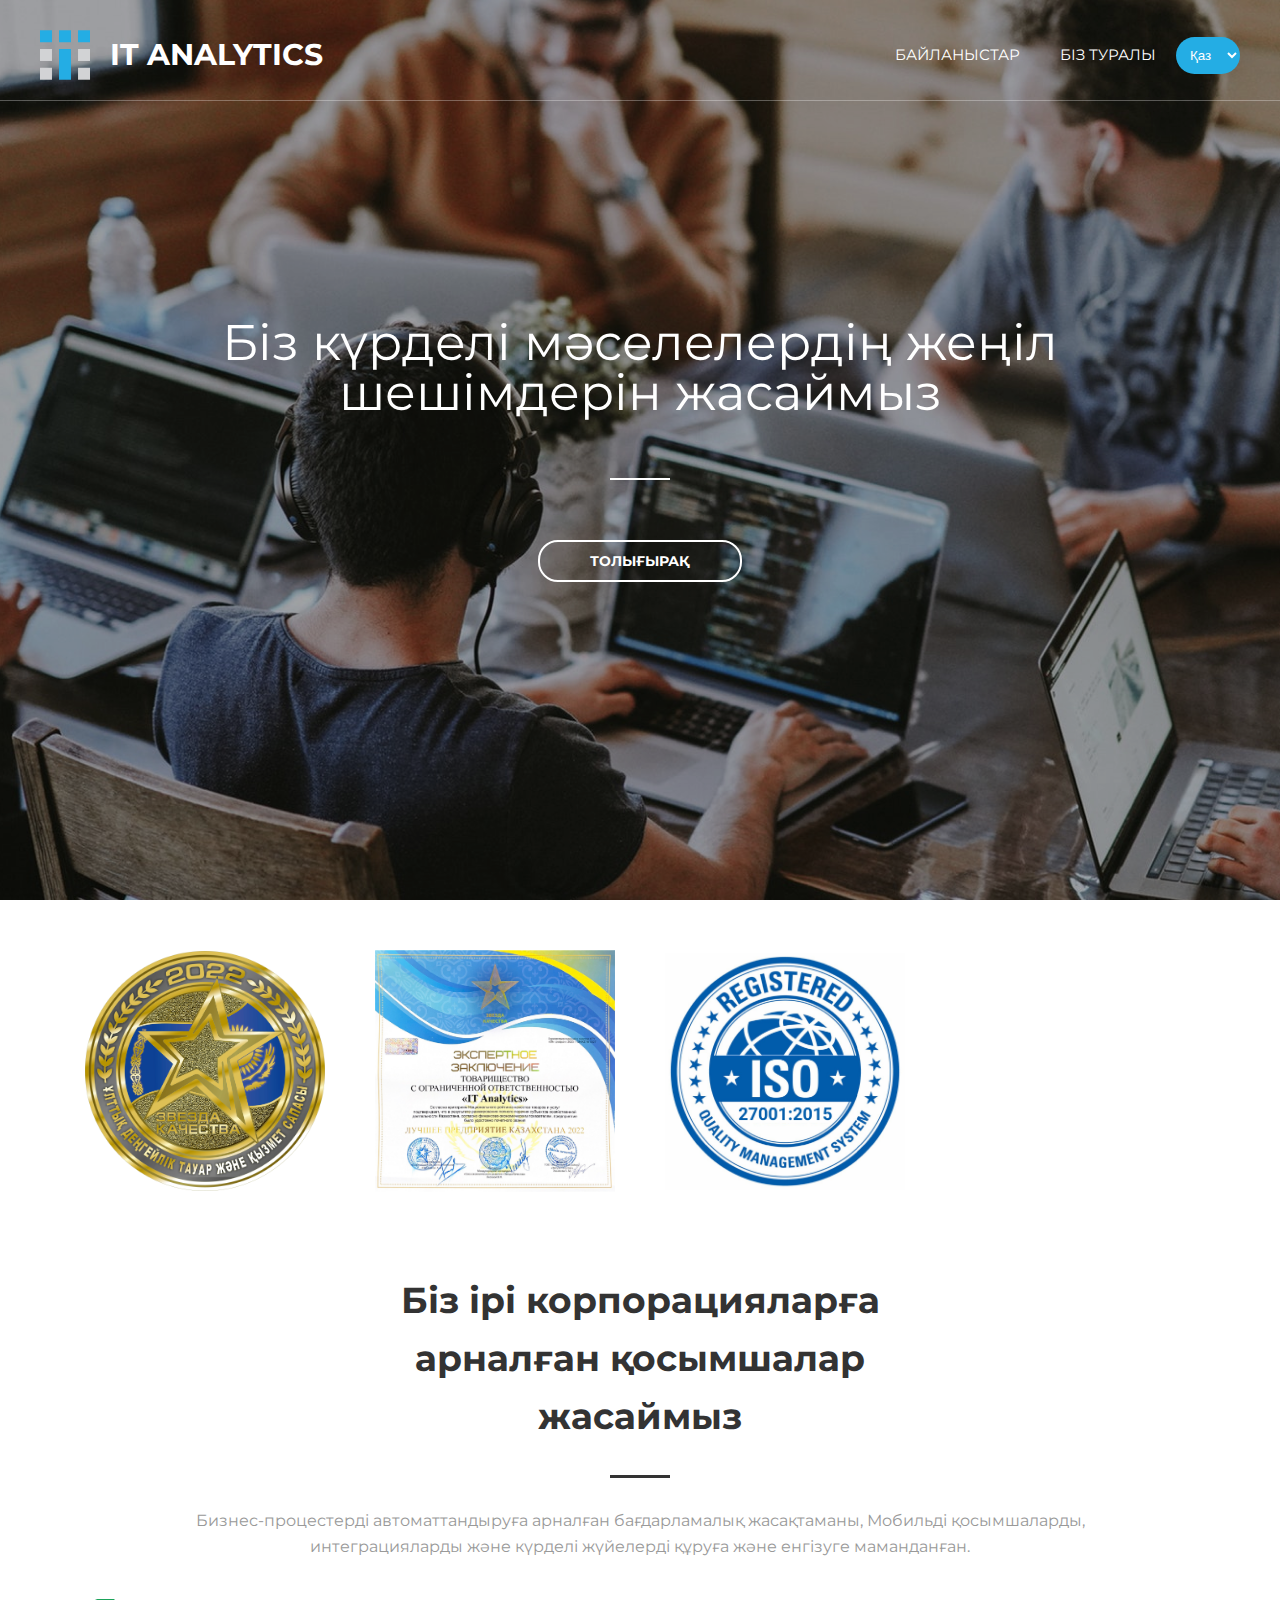
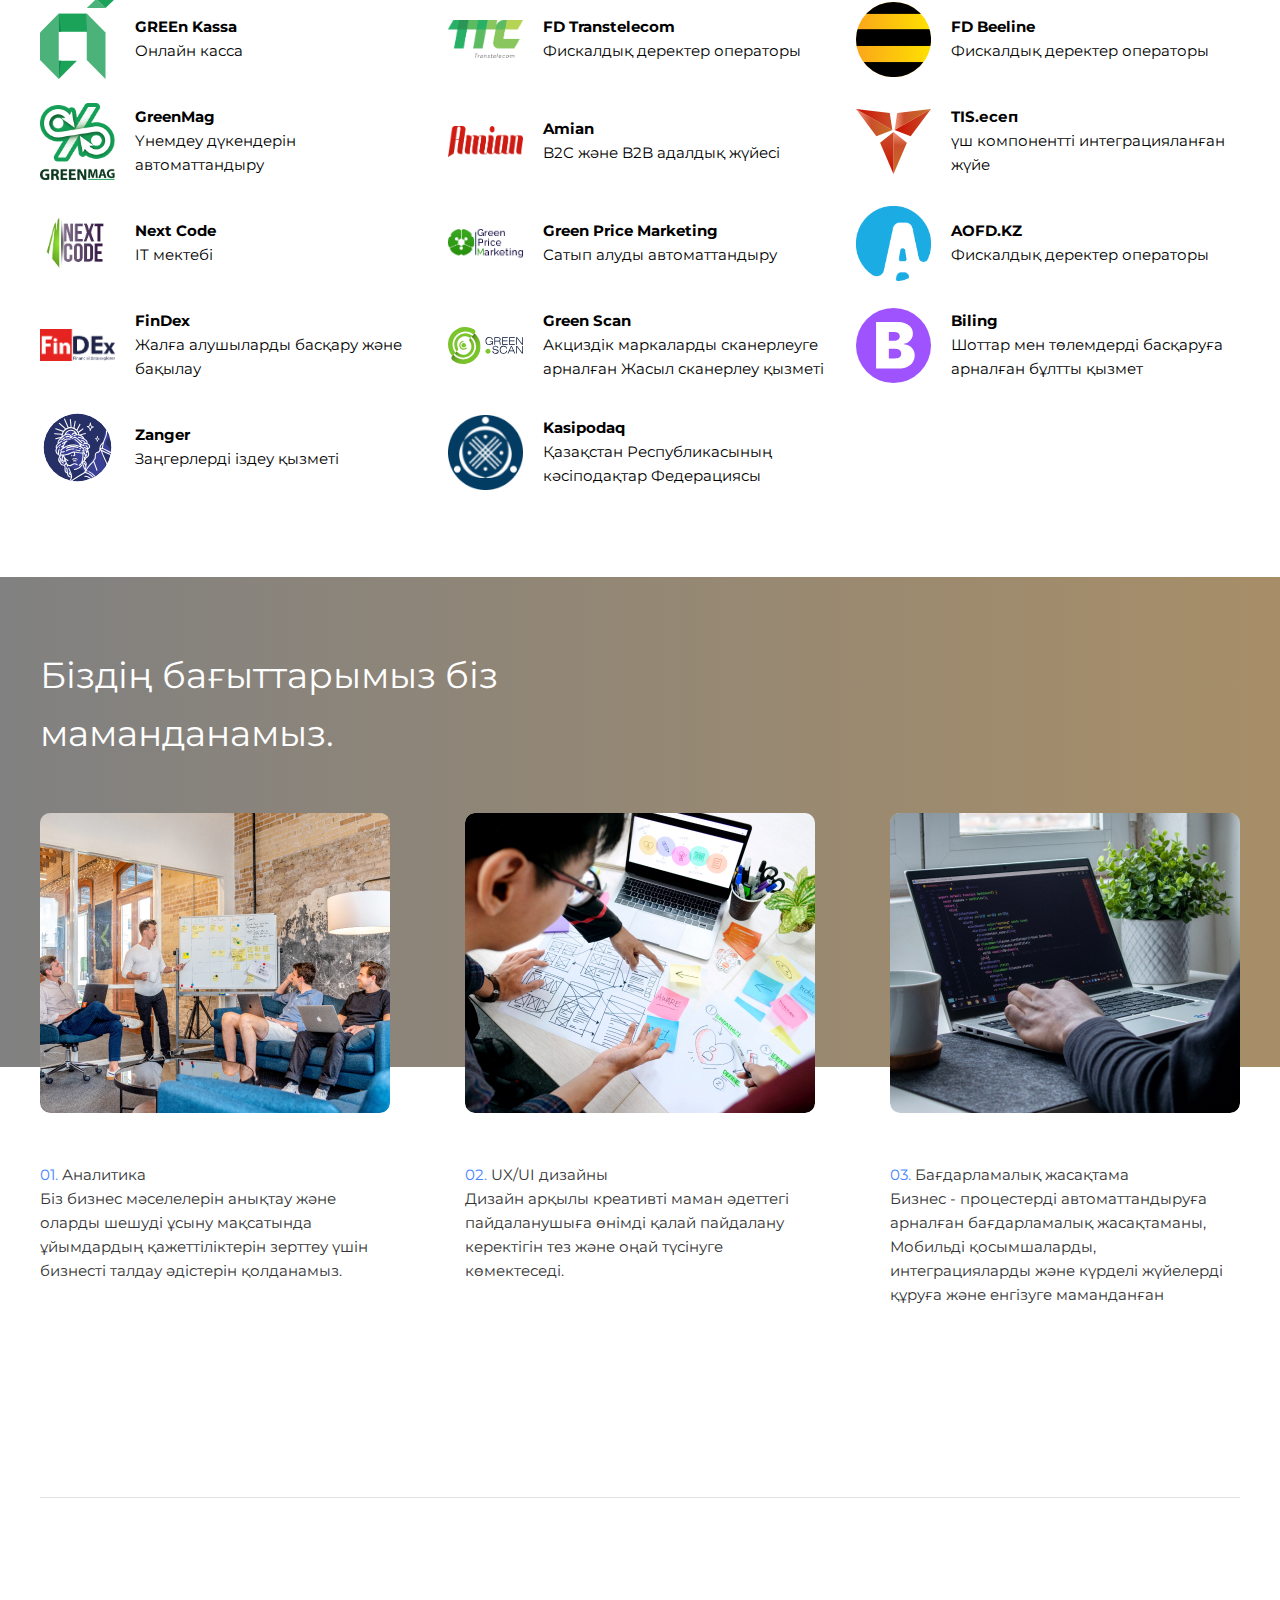
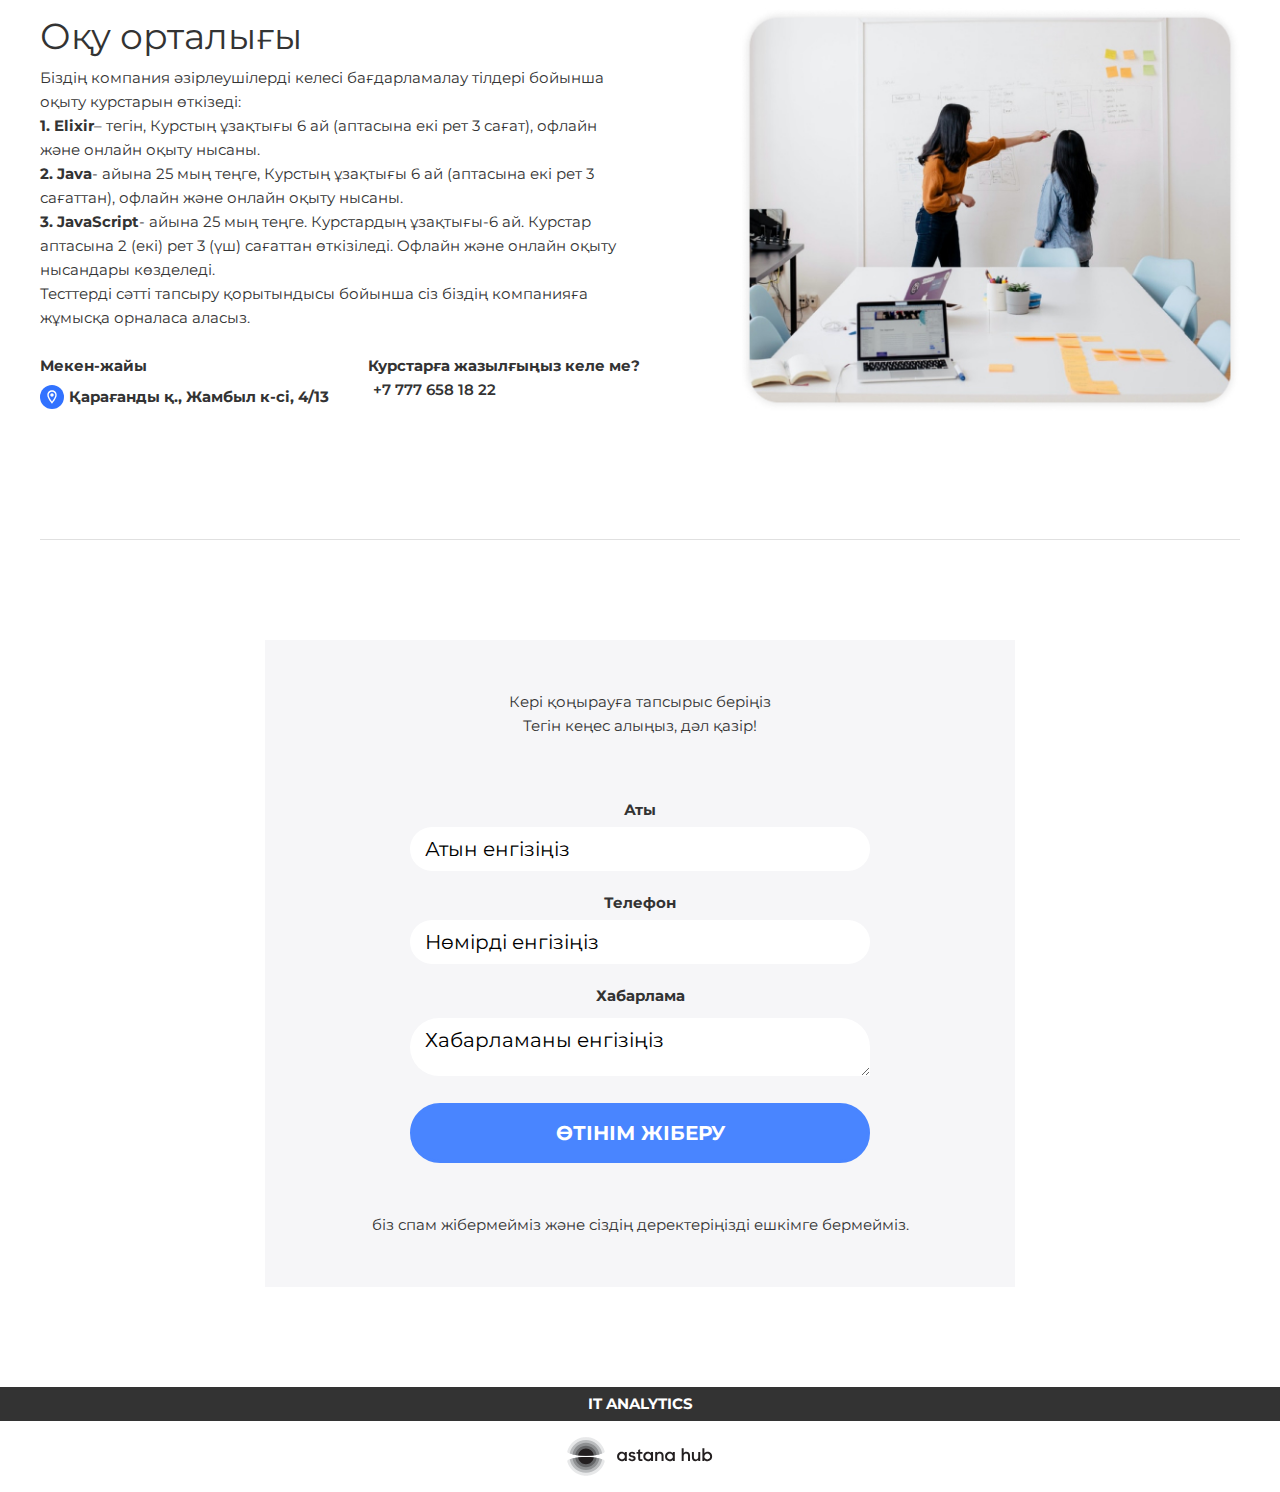
==== commit e9622fdb: "remove kurs1" ====
--- a/index.html
+++ b/index.html
@@ -164,7 +164,7 @@
               </div>
             </a>
 
-            <a class="about__item" target="blank">
+            <!-- <a class="about__item" target="blank">
               <div class="about__image">
                 <img src="image/Logo_halyk_bank.png" alt="OnlineKassa" />
               </div>
@@ -172,7 +172,7 @@
                 <h2>Halyk Bank</h2>
                 <p data-lang="fiscal_op">Банковский фискальный оператор</p>
               </div>
-            </a>
+            </a> -->
 
             <a href="https://nextcode.kz/" class="about__item" target="blank">
               <div class="about__image">
@@ -183,7 +183,7 @@
                 <p data-lang="next_code">IT школа</p>
               </div>
             </a>
-            <a href="https://kurs1.kz/" class="about__item" target="blank">
+            <!-- <a href="https://kurs1.kz/" class="about__item" target="blank">
               <div class="about__image">
                 <img src="image/kurs1kz.svg" alt="kurs1.kz" />
               </div>
@@ -191,7 +191,7 @@
                 <h2>Kurs1.kz</h2>
                 <p data-lang="kurs1">Всегда самые выгодные курсы валют</p>
               </div>
-            </a>
+            </a> -->
 
             <a
               href="https://greenmarketing.kz/"
@@ -227,7 +227,7 @@
               </div>
             </div>
 
-            <div class="about__item">
+            <a href="https://greenscan.kz/" target="_blank" class="about__item">
               <div class="about__image">
                 <img src="image/Logo_Green Scan.svg" alt="Green Scan" />
               </div>
@@ -237,7 +237,7 @@
                   Green Scan сервис для сканирования акцизных марок
                 </p>
               </div>
-            </div>
+            </a>
 
             <a
               href="https://billify.itanalytics.kz/login"
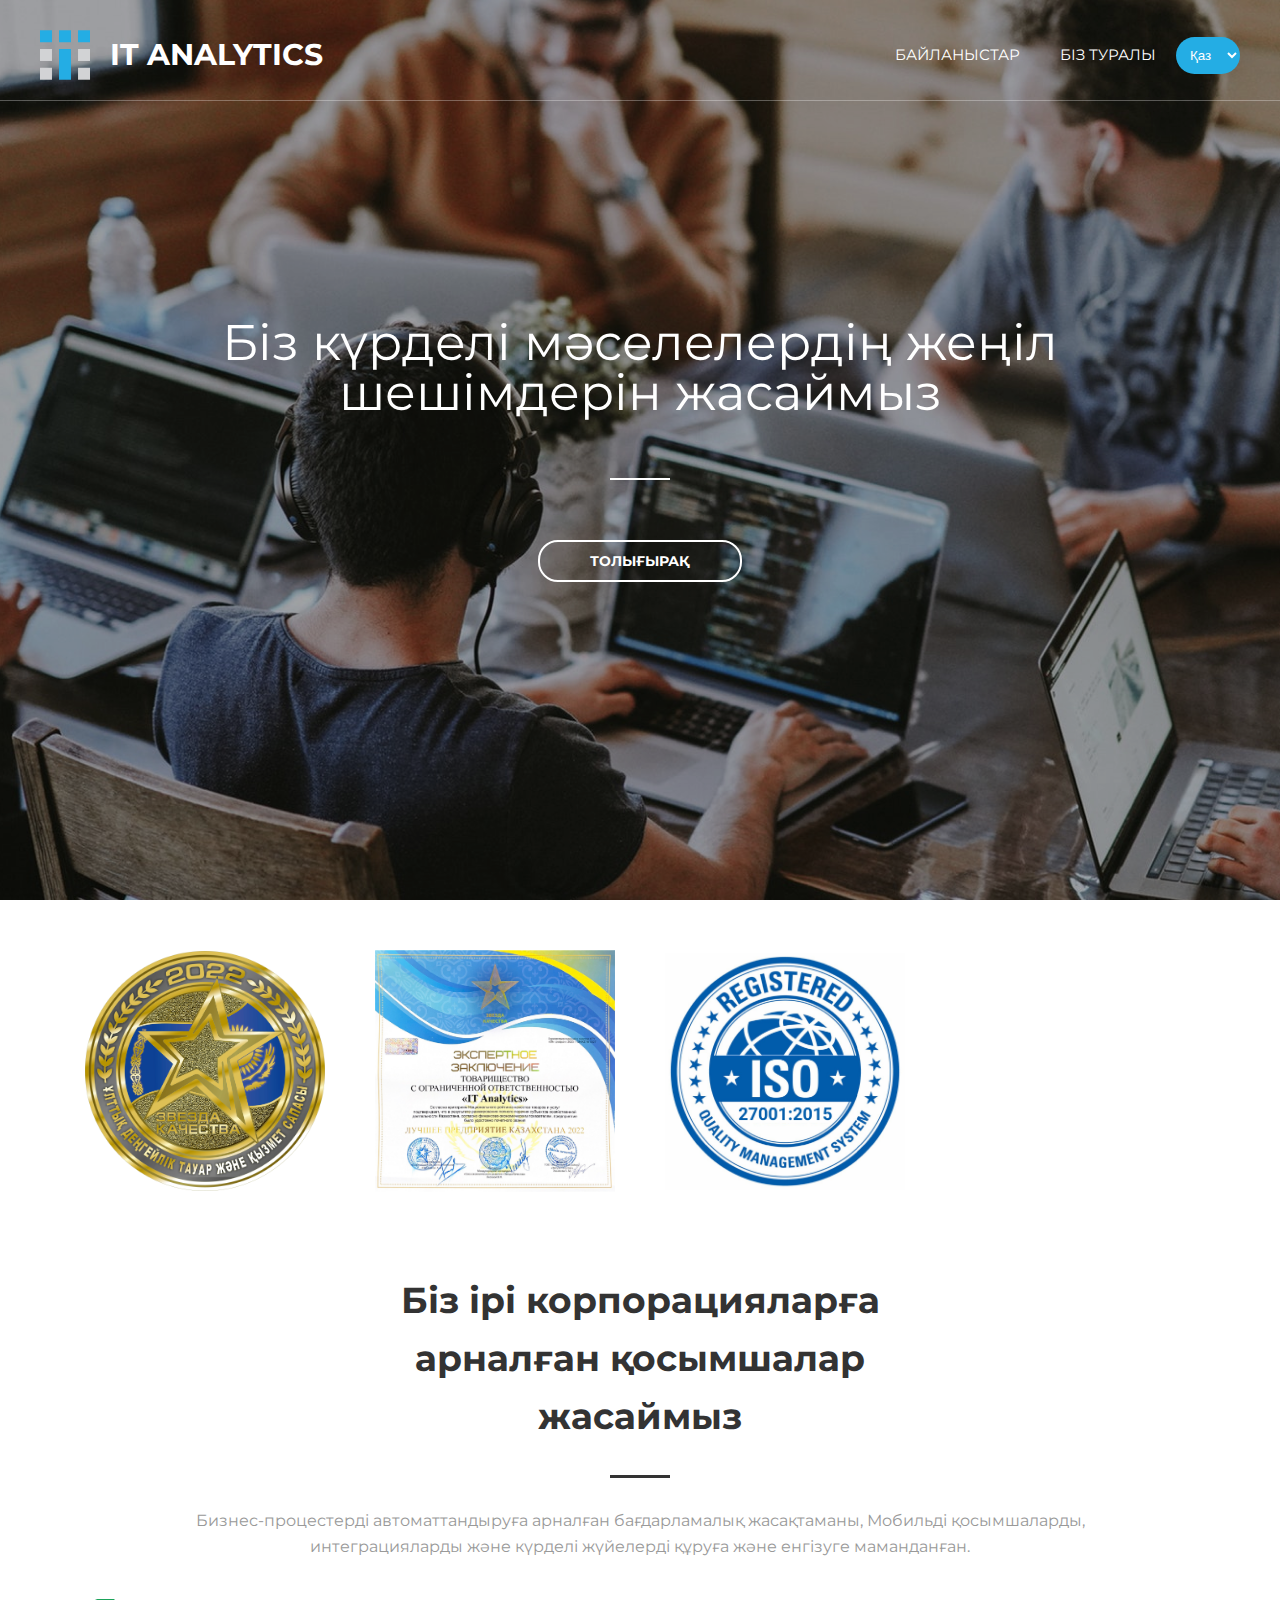
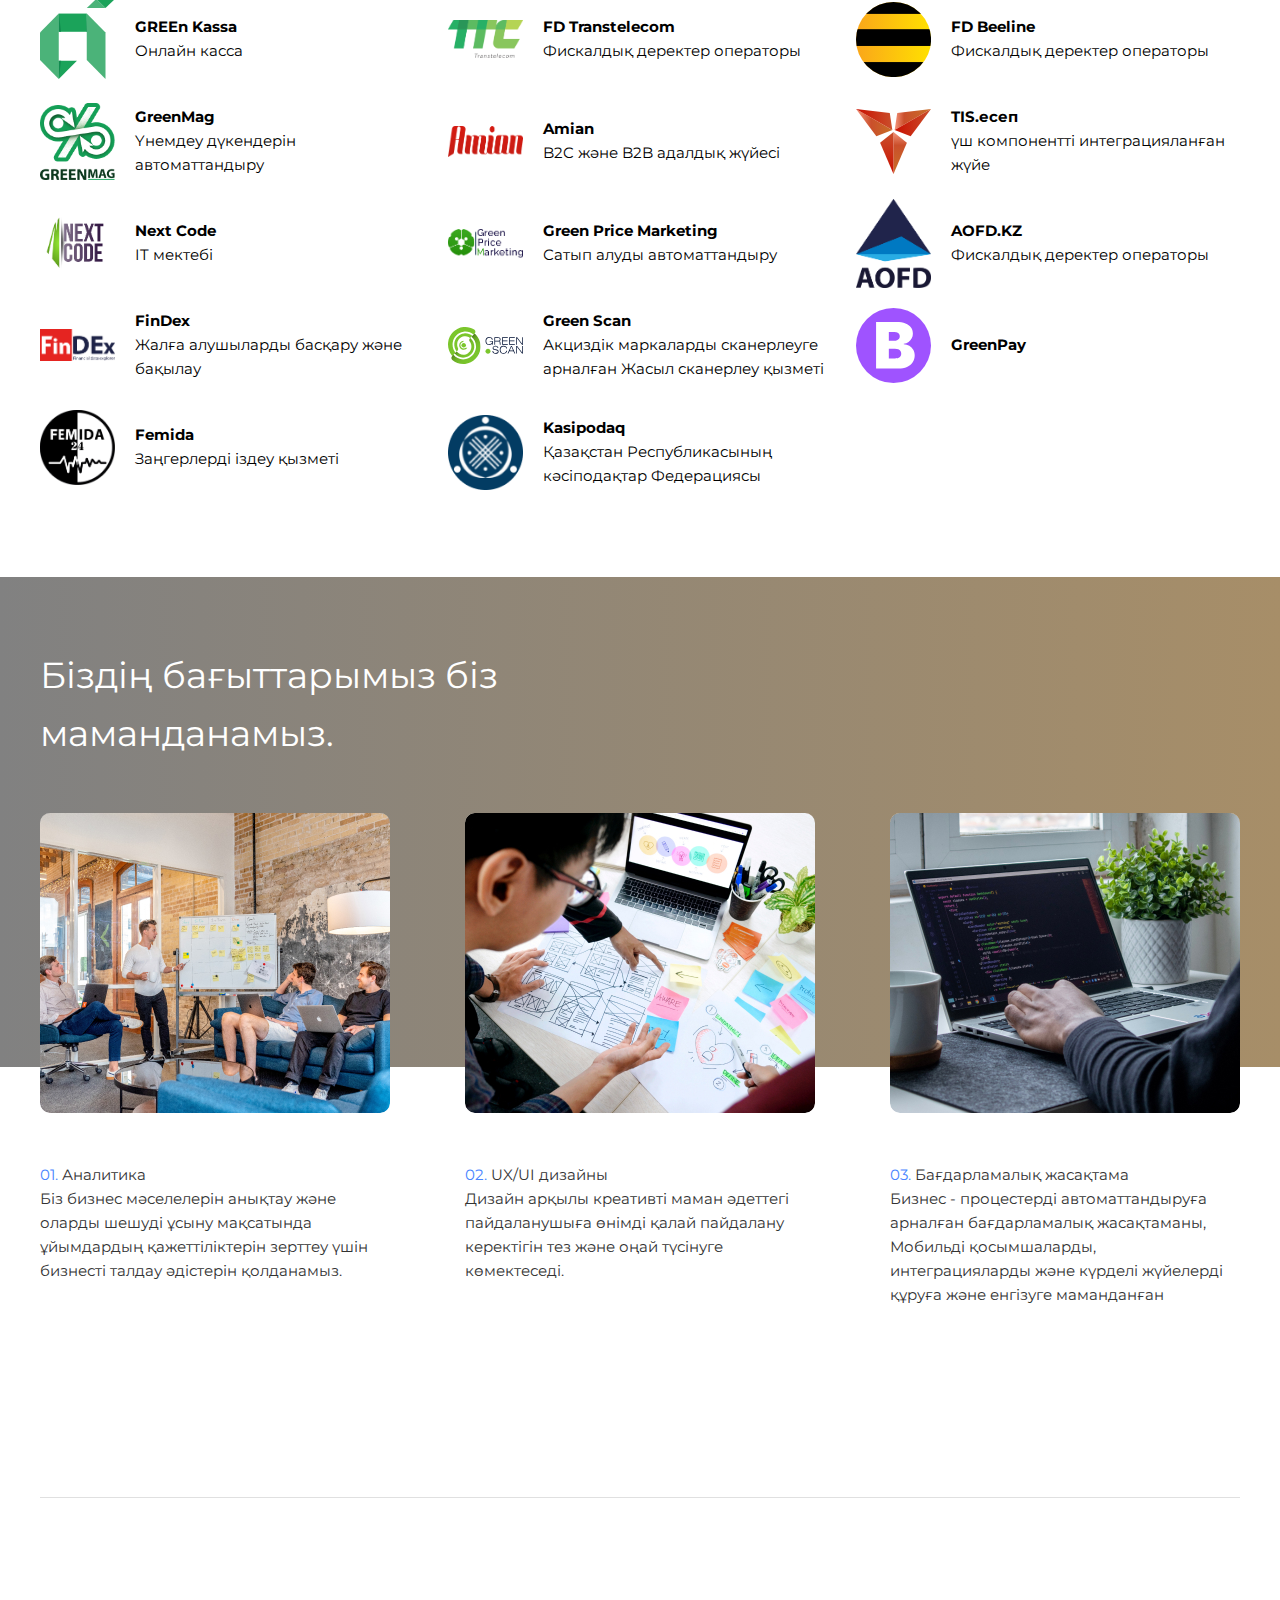
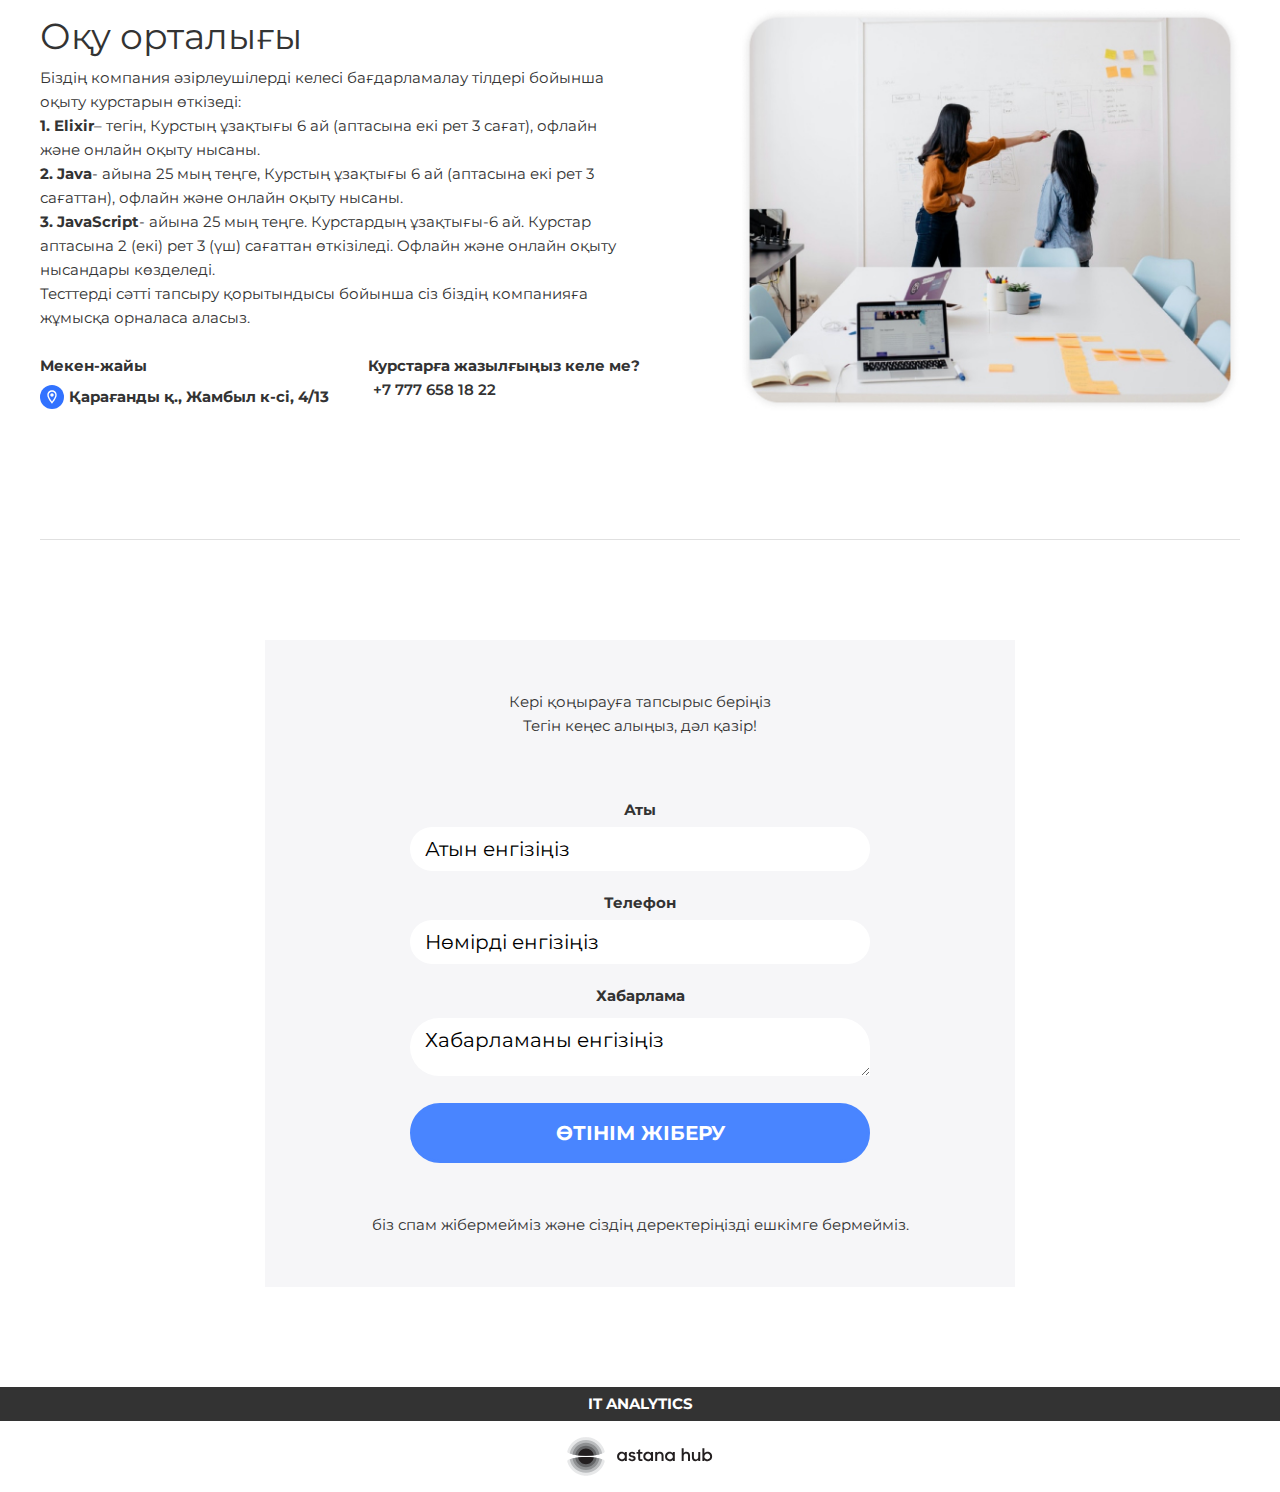
==== commit c3c4196b: "feat: change list companys" ====
--- a/index.html
+++ b/index.html
@@ -248,8 +248,8 @@
                 <img src="image/Logo_biling.svg" alt="biling" />
               </div>
               <div class="about__text">
-                <h2>Biling</h2>
-                <p data-lang="biling">
+                <h2>GreenPay</h2>
+                <p data-lang="greenpay">
                   Облачный сервис для управления счетами и платежами
                 </p>
               </div>
@@ -257,10 +257,10 @@
 
             <div class="about__item">
               <div class="about__image">
-                <img src="image/zanger.svg" alt="zanger" />
-              </div>
-              <div class="about__text">
-                <h2>Zanger</h2>
+                <img src="image/femida.png" alt="femida" />
+              </div>
+              <div class="about__text">
+                <h2>Femida</h2>
                 <p data-lang="zanger">Сервис по поиску юристов</p>
               </div>
             </div>
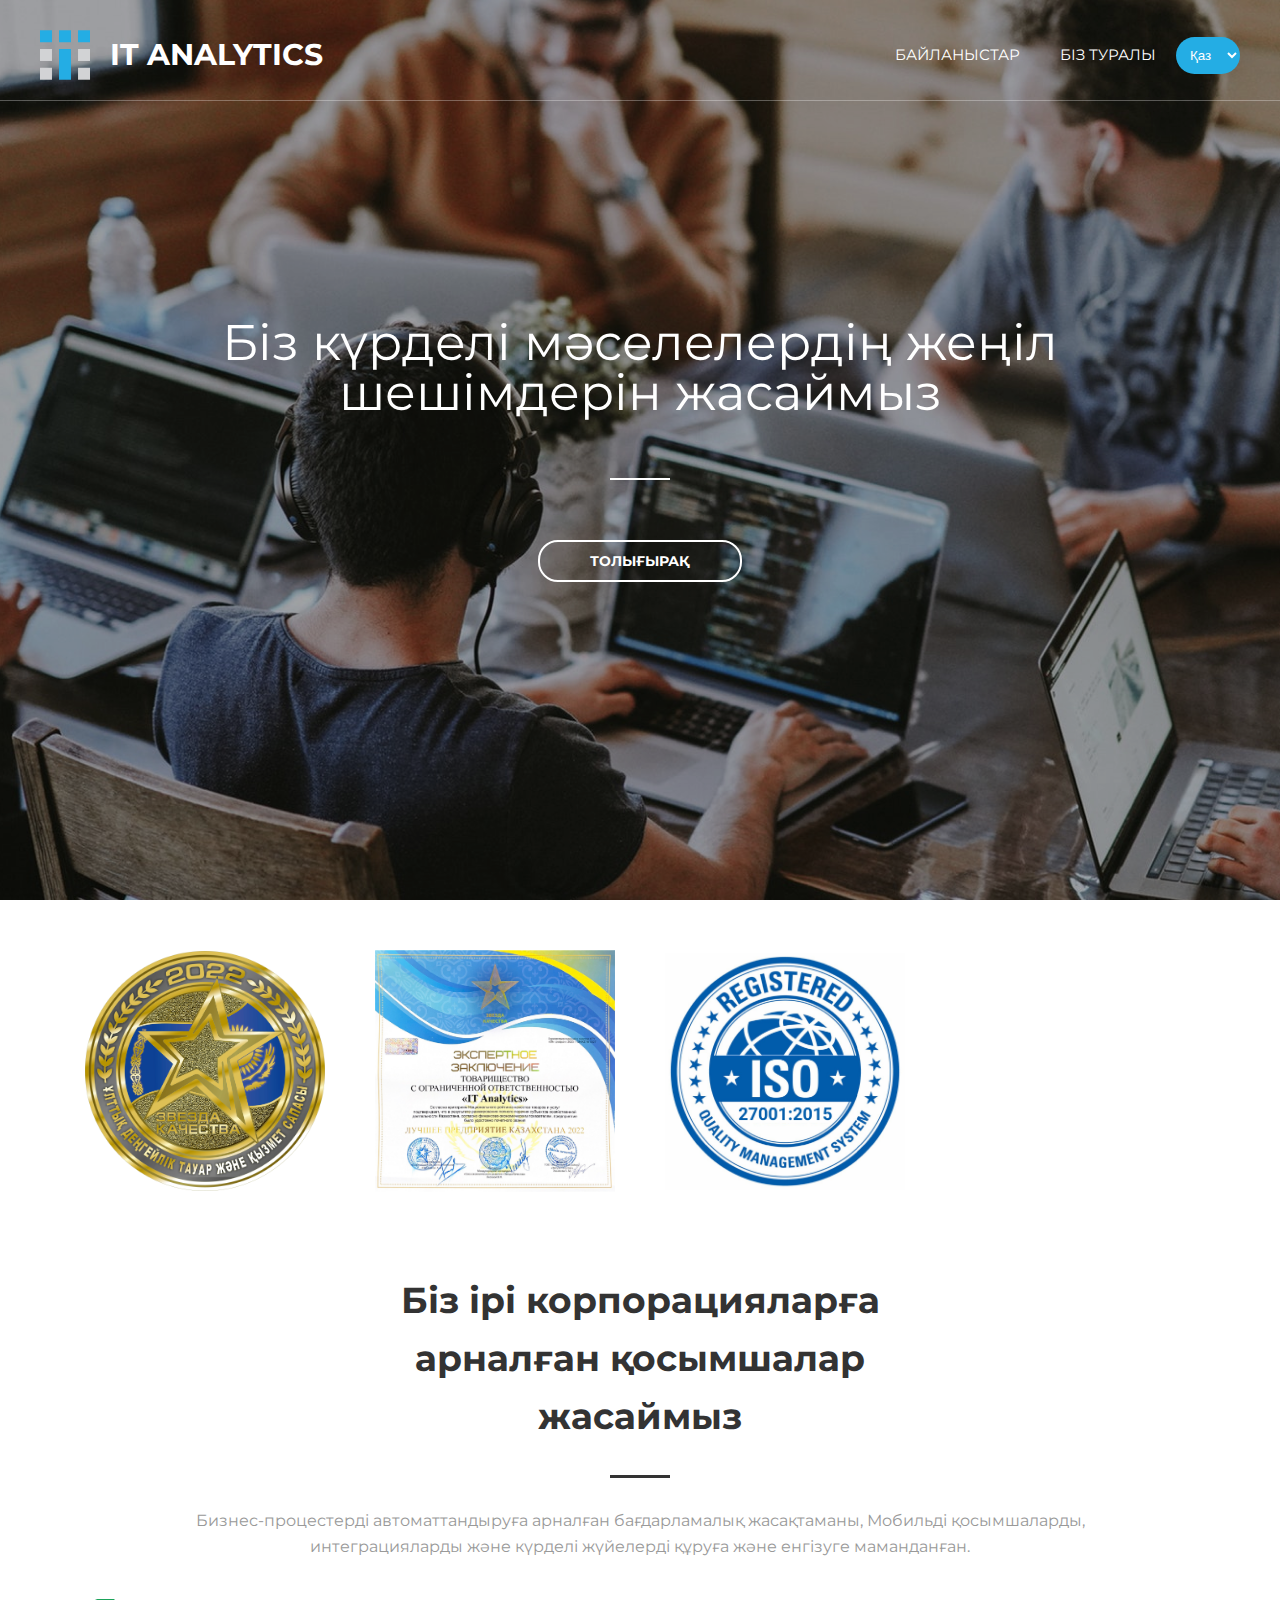
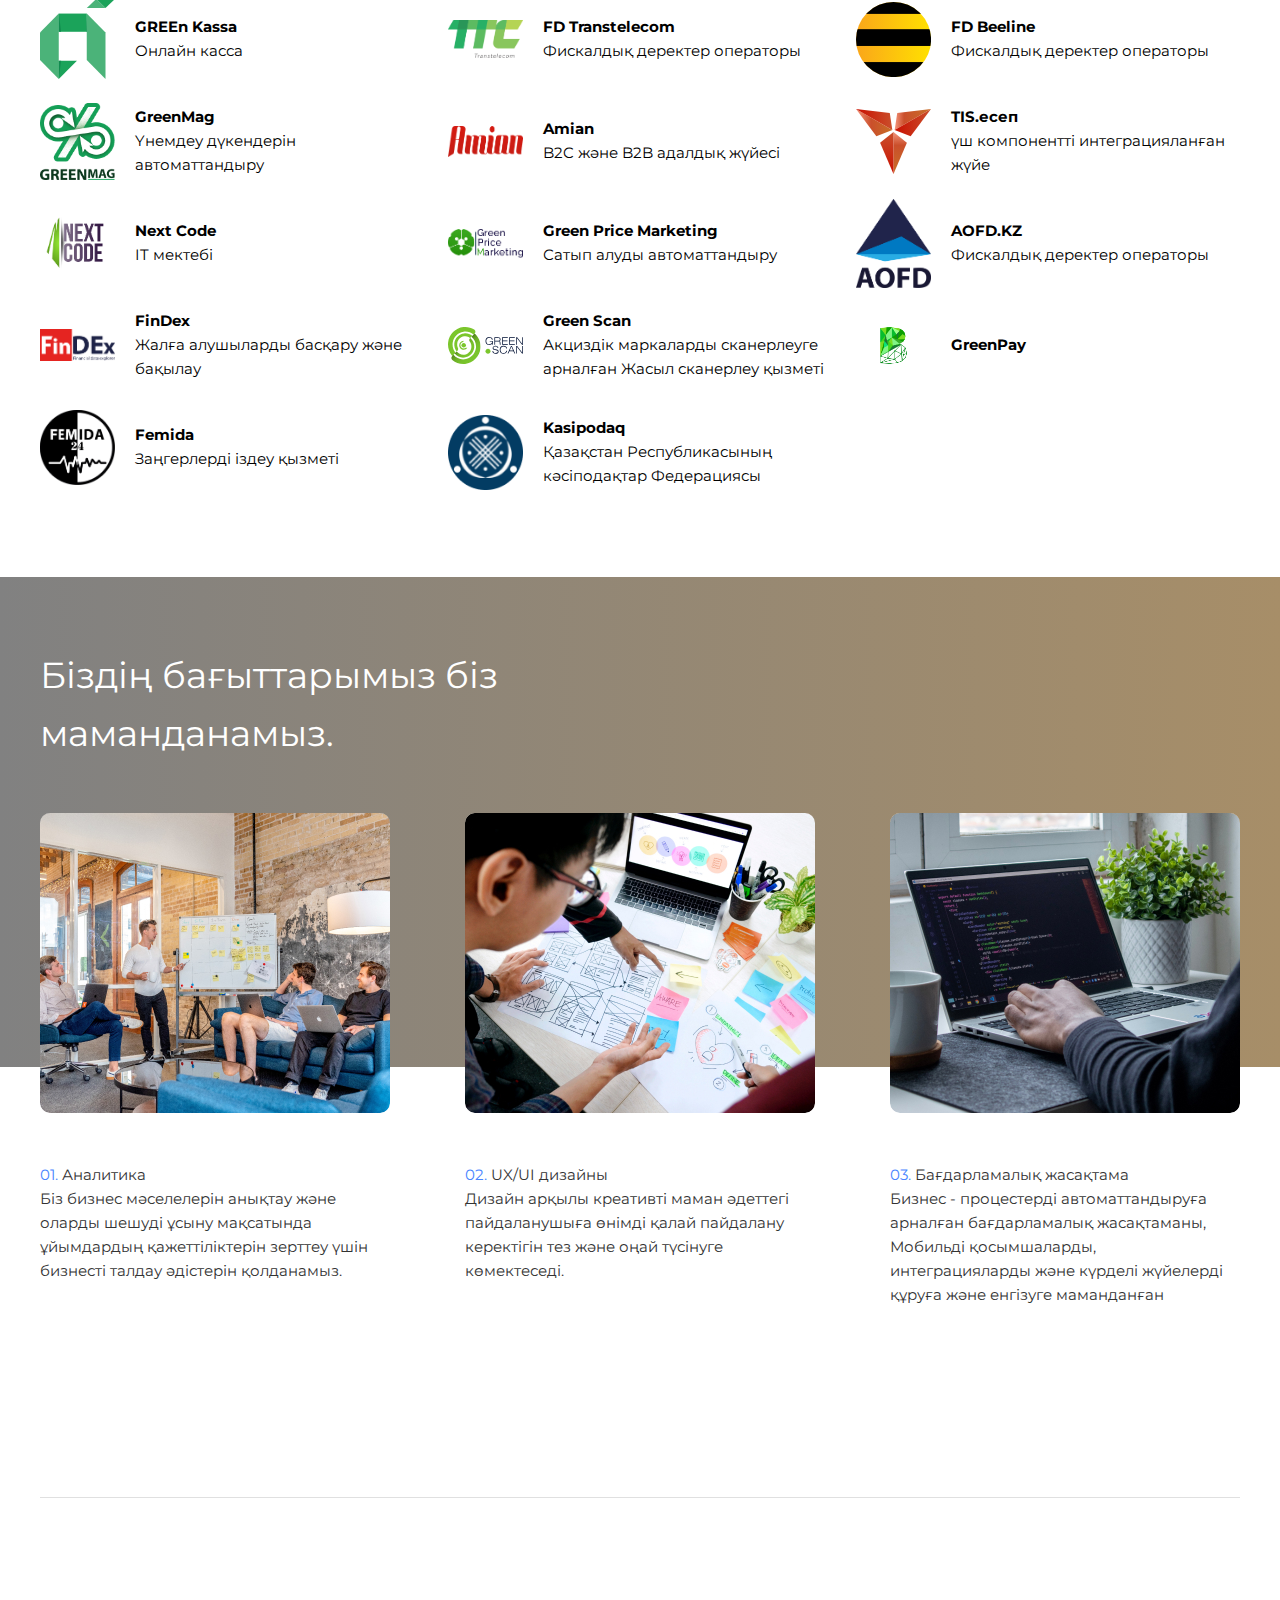
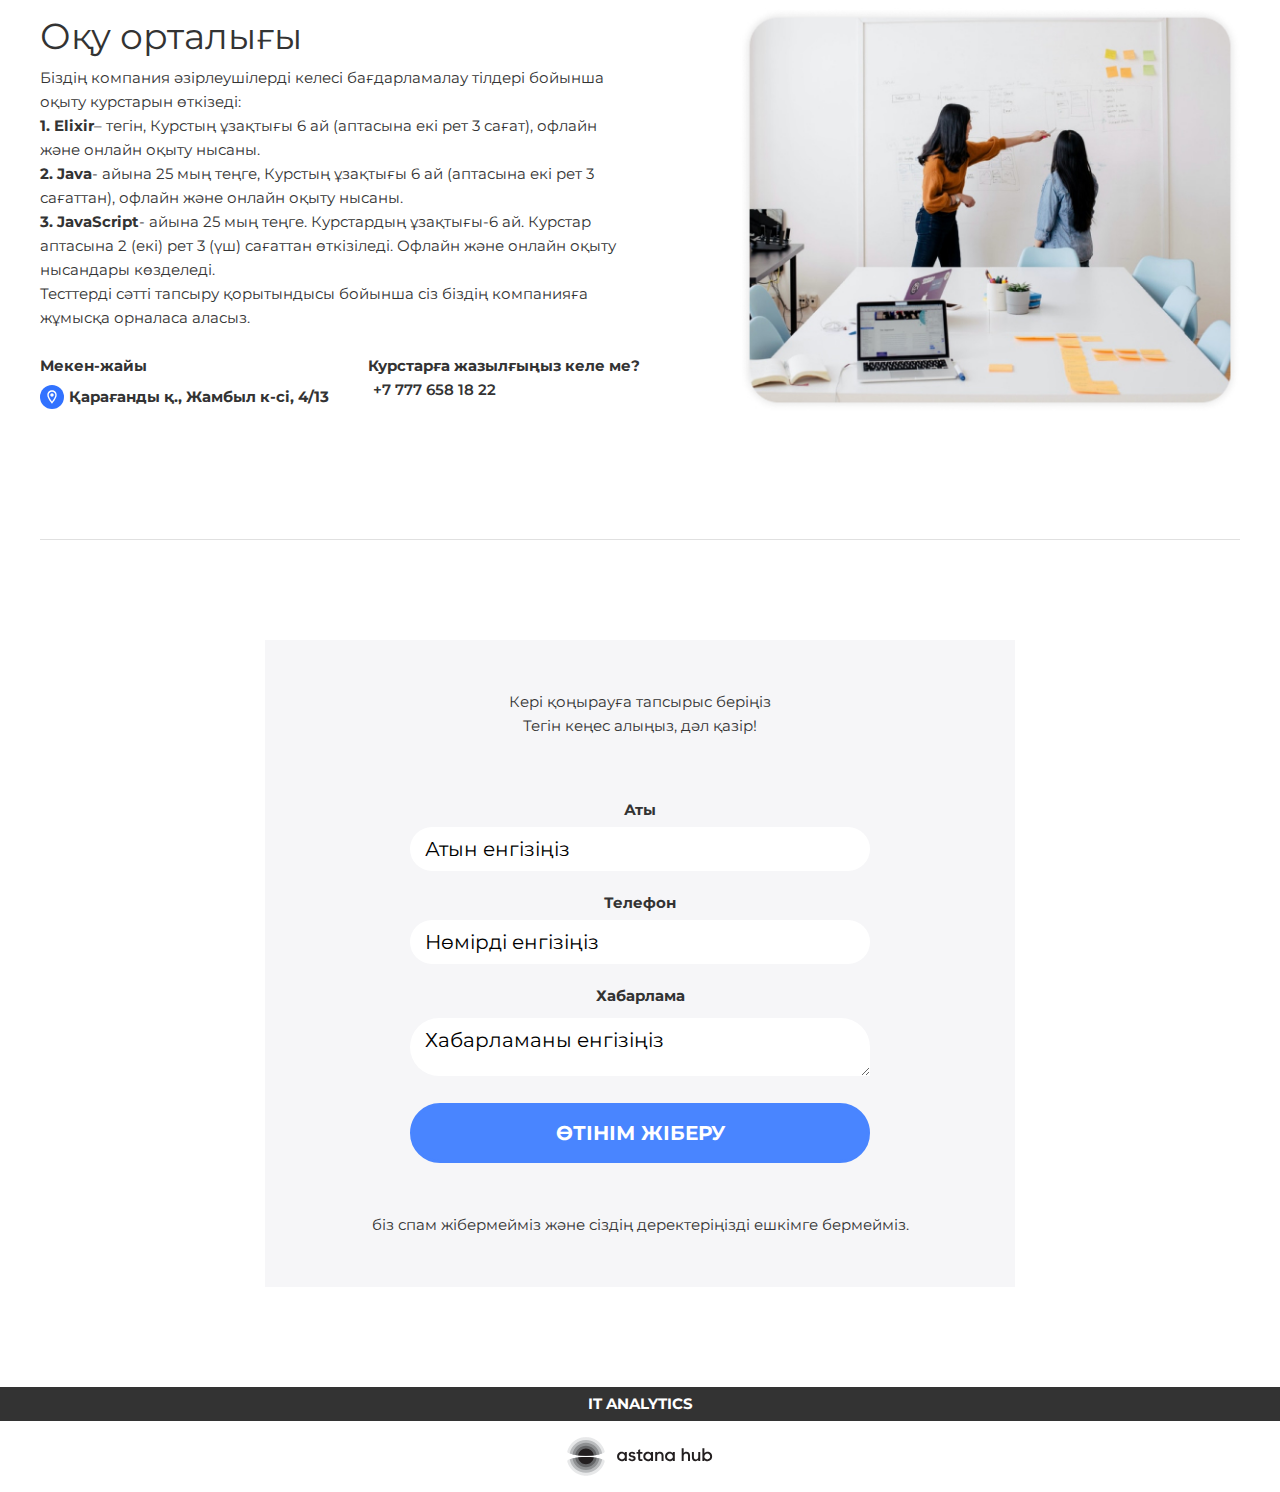
==== commit 6da968bf: "fix: change logo" ====
--- a/index.html
+++ b/index.html
@@ -245,7 +245,7 @@
               target="_blank"
             >
               <div class="about__image">
-                <img src="image/Logo_biling.svg" alt="biling" />
+                <img src="image/greenpay.png" alt="biling" />
               </div>
               <div class="about__text">
                 <h2>GreenPay</h2>
--- a/css/style.css
+++ b/css/style.css
@@ -1 +1 @@
-*{padding:0;margin:0;border:0}*,*:before,*:after{-webkit-box-sizing:border-box;box-sizing:border-box}:focus,:active{outline:none}a:focus,a:active{outline:none}nav,footer,header,aside{display:block}html,body{height:100%;width:100%;font-size:100%;line-height:1;font-size:14px;-ms-text-size-adjust:100%;-moz-text-size-adjust:100%;-webkit-text-size-adjust:100%}input,button,textarea{font-family:inherit}input::-ms-clear{display:none}button{cursor:pointer}button::-moz-focus-inner{padding:0;border:0}a,a:visited{text-decoration:none}a:hover{text-decoration:none}ul li{list-style:none}img{vertical-align:top}h1,h2,h3,h4,h5,h6{font-size:inherit;font-weight:inherit}.header__other{background-color:#333}.aboutus{display:-webkit-box;display:-ms-flexbox;display:flex;-webkit-box-pack:center;-ms-flex-pack:center;justify-content:center;-webkit-box-align:center;-ms-flex-align:center;align-items:center;text-align:center;-webkit-box-orient:vertical;-webkit-box-direction:normal;-ms-flex-direction:column;flex-direction:column;margin:70px 0 0 0}@media(max-width: 425px){.aboutus{margin:30px 0 0 0}}.aboutus__text{margin:0 0 50px 0}.aboutus__title{padding:0 0px 25px 0;font-size:36px;color:#333;font-weight:700}.aboutus__subtext{margin:100px 0 100px 0;text-align:center;width:100%}@media(max-width: 425px){.aboutus__subtext{margin:30px 0 30px 0}}.about_foto{width:100%;height:auto;border-radius:25px}@media(max-width: 425px){.about_foto{height:300px;-o-object-fit:cover;object-fit:cover}}.foto__text{position:absolute;color:#fff;text-shadow:dimgray 5px 0px 50px;padding:150px 50px 0;text-align:left;font-size:54px;font-weight:700}@media(max-width: 1024px){.foto__text{padding:100px 50px 0}}@media(max-width: 768px){.foto__text{padding:90px 20px 0 20px;font-size:30px}}.header__other{background-color:#333}.contact{width:100%;max-width:1200px;margin:0 auto;padding:20px 0 0 0;-webkit-box-flex:1;-ms-flex-positive:1;flex-grow:1}.mt{margin-top:20px}.contact__text h2{font-weight:700;font-size:24px}.contact__text p{font-size:15px}iframe{width:100%;height:300px;display:-webkit-box;display:-ms-flexbox;display:flex;-webkit-box-align:center;-ms-flex-align:center;align-items:center}.content__green{font-family:"Montserrat",sans-serif;font-size:15px;line-height:1.6;color:#fff;background-color:#60ba19}.container__green{display:-webkit-box;display:-ms-flexbox;display:flex;-webkit-box-align:center;-ms-flex-align:center;align-items:center;-webkit-box-pack:center;-ms-flex-pack:center;justify-content:center;height:100vh;width:100vw}.text{font-size:24px;text-align:center}body{font-family:"Montserrat",sans-serif;font-size:15px;line-height:1.6;color:#333;height:100%}*{margin:0;padding:0;-webkit-box-sizing:border-box;box-sizing:border-box}a{text-decoration:none}h1,h2,h3,h4,h5,h6{margin:0}.fullscreen{position:fixed;top:0;left:0;width:100%;height:100%;background-color:rgba(0,0,0,.5);display:-webkit-box;display:-ms-flexbox;display:flex;-webkit-box-pack:center;-ms-flex-pack:center;justify-content:center;-webkit-box-align:center;-ms-flex-align:center;align-items:center;z-index:999}.fullscreen img{-webkit-transition:all .3s 0s ease;transition:all .3s 0s ease;background:#fff;border-radius:16px;padding:20px;max-width:90%;max-height:90%;-o-object-fit:contain;object-fit:contain;overflow:hidden}.fullscreen__close{position:absolute;top:10px;right:10px;width:50px;height:50px;border:none;background-color:rgba(0,0,0,0);color:#fff;font-size:50px;display:-webkit-box;display:-ms-flexbox;display:flex;-webkit-box-pack:center;-ms-flex-pack:center;justify-content:center;-webkit-box-align:center;-ms-flex-align:center;align-items:center;border:1px solid #fff;background:#000;border-radius:8px;cursor:pointer}.container{width:100%;max-width:1200px;margin:0 auto}@media(max-width: 1270px){.container{padding:0 40px;margin:0 auto}}@media(max-width: 500px){.container{padding:0 15px}}.wrapper{width:100%;min-height:100%;overflow:hidden;display:-webkit-box;display:-ms-flexbox;display:flex;-webkit-box-orient:vertical;-webkit-box-direction:normal;-ms-flex-direction:column;flex-direction:column}.main{margin:101px 0 0 0;-webkit-box-flex:1;-ms-flex:1 1 auto;flex:1 1 auto}.intro{display:-webkit-box;display:-ms-flexbox;display:flex;-webkit-box-orient:vertical;-webkit-box-direction:normal;-ms-flex-direction:column;flex-direction:column;-webkit-box-pack:center;-ms-flex-pack:center;justify-content:center;width:100%;height:100vh;background:url("../image/intro.png") center no-repeat;background-size:cover}.intro__inner{width:100%;max-width:880px;margin:0 auto;text-align:center}.intro__title{color:#fff;font-size:50px;font-family:700;text-transform:initial;text-align:center;line-height:1}@media(max-width: 425px){.intro__title{font-size:40px}}@media(max-width: 320px){.intro__title{font-size:30px}}@media(max-height: 425px){.intro__title{margin-top:100px;font-size:30px}}@media(max-height: 375px){.intro__title{margin-top:100px}}.intro__title::after{content:"";display:block;width:60px;height:2px;margin:60px auto;background-color:#fff}.intro__suptitle{margin-bottom:20px;font-family:"Kaushan Script",cursive;font-size:20px;color:#fff;text-align:center}.header{width:100%;padding-top:30px;position:absolute;top:0;left:0;right:0;z-index:1000}.header__menu{display:-webkit-box;display:-ms-flexbox;display:flex;-webkit-box-pack:center;-ms-flex-pack:center;justify-content:center;-webkit-box-align:center;-ms-flex-align:center;align-items:center}@media(max-width: 768px){.header__menu{-webkit-box-orient:vertical;-webkit-box-direction:normal;-ms-flex-direction:column;flex-direction:column}}.header__other{background-color:#333}.header:after{content:"";position:relative;display:block;width:100%;height:1px;margin:20px auto 0;background-color:#fff;opacity:.3;z-index:20}.header__inner{display:-webkit-box;display:-ms-flexbox;display:flex;-webkit-box-pack:justify;-ms-flex-pack:justify;justify-content:space-between;-webkit-box-align:center;-ms-flex-align:center;align-items:center}.header__logo{position:relative;font-size:30px;font-weight:700;color:#fff;display:-webkit-box;display:-ms-flexbox;display:flex;-webkit-box-pack:start;-ms-flex-pack:start;justify-content:start;-webkit-box-align:center;-ms-flex-align:center;align-items:center;z-index:100}.header__logo img{width:50px;height:50px}.header__logo a{position:relative;padding-left:20px;color:#fff}@media(max-width: 425px){.header__logo a{font-size:18px}}@media(max-width: 768px){body.lock{overflow:hidden}.header__burger{display:block;position:relative;width:30px;height:20px;position:relative;z-index:4}.header__burger span{position:absolute;background-color:#fff;position:absolute;left:0;width:100%;height:2px;top:9px;-webkit-transition:all .3s ease 0s;transition:all .3s ease 0s}.header__burger:before,.header__burger:after{content:"";position:absolute;background-color:#fff;width:100%;height:2px;left:0;-webkit-transition:all .3s ease 0s;transition:all .3s ease 0s}.header__burger:before{top:0}.header__burger:after{bottom:0}.header__burger.active span{-webkit-transform:scale(0);-ms-transform:scale(0);transform:scale(0)}.header__burger.active:before{-webkit-transform:rotate(-45deg);-ms-transform:rotate(-45deg);transform:rotate(-45deg);top:9px}.header__burger.active:after{-webkit-transform:rotate(45deg);-ms-transform:rotate(45deg);transform:rotate(45deg);bottom:9px}.header__menu{position:fixed;top:-100%;left:0;width:100%;height:100%;z-index:1;padding:120px 10px 20px 10px;-webkit-transition:all .3s ease 0s;transition:all .3s ease 0s;text-align:center;overflow:auto;background:#333}.header__menu.active{top:0}.header__list{display:block}.header__list li{margin:0px 0px 20px 0px}}.langs{background:#24ade4;padding:10px;border-radius:100px;border:none;outline:none;color:#fff}.nav{font-size:14px;text-transform:uppercase}.header__list{display:-webkit-box;display:-ms-flexbox;display:flex;-webkit-box-align:center;-ms-flex-align:center;align-items:center}@media(max-width: 768px){.header__list{display:inline-block}}.nav__link{text-transform:uppercase;display:inline-block;vertical-align:top;margin:0 20px;position:relative;color:#fff;text-decoration:none;-webkit-transition:color .1s linear;transition:color .1s linear}@media(max-width: 768px){.nav__link{font-size:24px}}.nav__link::after{content:"";display:block;width:100%;height:1px;background-color:#fff;opacity:0;position:absolute;top:100%;left:0;z-index:1;-webkit-transition:opacity .1s linear;transition:opacity .1s linear}.nav__link:hover{color:#fff}.nav__link:hover::after{opacity:1}.btn{display:inline-block;vertical-align:top;padding:8px 50px;border-radius:20px;border:2px solid #fff;font-size:14px;font-weight:700;color:#fff;text-transform:uppercase;-webkit-transition:background .1s linear,color .1s linear;transition:background .1s linear,color .1s linear}.btn:hover{background-color:#fff;color:#333}.reverse{border:3px solid #24ade4;color:#24ade4;-webkit-transition:background .1s linear,color .1s linear;transition:background .1s linear,color .1s linear}.reverse:hover{background-color:#24ade4;color:#fff}.section{padding:80px 0}.section__header{width:100%;max-width:950px;margin:0 auto 40px;text-align:center}@media(max-width: 768px){.section__header{max-width:100%}}.section__suptitle{font-family:"Kaushan Script",cursive;font-size:24px;color:#333}.section__title{width:550px;font-size:36px;font-weight:700;margin:0 auto;color:#333;text-transform:initial}@media(max-width: 768px){.section__title{width:100%}}@media(max-width: 425px){.section__title{font-size:24px}}.section__title:after{content:"";display:block;width:60px;height:3px;margin:30px auto 30px;background-color:#333}.section__text{font-size:16px;color:#999}.about{display:grid;grid-template:1fr/1fr 1fr 1fr;-webkit-column-gap:24px;-moz-column-gap:24px;column-gap:24px;row-gap:12px}@media(max-width: 768px){.about{grid-template:1fr/1fr 1fr}}@media(max-width: 636px){.about{grid-template:1fr/1fr}}.about__item{gap:20px;padding-bottom:10px;text-decoration:none;display:-webkit-box;display:-ms-flexbox;display:flex;-webkit-box-align:center;-ms-flex-align:center;align-items:center;color:#000;-webkit-transition:all .3s 0s ease;transition:all .3s 0s ease}.about__item:last-child{padding-bottom:0}.about__item:hover{opacity:.7}.about__image{height:80px;width:80px;display:-webkit-box;display:-ms-flexbox;display:flex;-webkit-box-pack:center;-ms-flex-pack:center;justify-content:center;-webkit-box-align:center;-ms-flex-align:center;align-items:center}.about__image img{width:100%;height:auto;-o-object-fit:cover;object-fit:cover}.about__text{width:80%}.about__text h2{font-weight:700}.quality{display:-webkit-box;display:-ms-flexbox;display:flex;-webkit-box-pack:center;-ms-flex-pack:center;justify-content:center;-webkit-box-align:center;-ms-flex-align:center;align-items:center;margin-top:50px;gap:50px}@media(max-width: 580px){.quality{-ms-flex-wrap:wrap;flex-wrap:wrap}}.quality__img{width:20%;height:auto;-o-object-fit:cover;object-fit:cover;cursor:pointer}@media(max-width: 580px){.quality__img{width:33%}}.service{width:100%;padding-top:50px;-webkit-box-pack:justify;-ms-flex-pack:justify;justify-content:space-between;background:-webkit-gradient(linear, left top, right top, from(rgb(129, 129, 129)), to(rgb(167, 142, 104)));background:linear-gradient(90deg, rgb(129, 129, 129), rgb(167, 142, 104));height:490px}@media(max-width: 1270px){.service{height:430px}}@media(max-width: 600px){.service{height:500px}}@media(max-width: 425px){.service{height:360px}}.service:after{content:"";display:block;width:1200px;height:2px;margin:100px auto 0;background-color:#e0e0e0}@media(max-width: 1270px){.service:after{display:none}}.service__header{display:block;max-width:1200px;width:100%;margin:20px auto 0;text-align:left}.service__title{width:600px;font-size:36px;color:#fff}@media(max-width: 1270px){.service__title{width:90%}}@media(max-width: 425px){.service__title{font-size:24px}}.service__content{display:-webkit-box;display:-ms-flexbox;display:flex;max-width:1200px;-webkit-box-pack:justify;-ms-flex-pack:justify;justify-content:space-between;margin:50px auto 30px}@media(max-width: 950px){.service__content{max-width:100%;width:100%;height:100%;-ms-flex-wrap:wrap;flex-wrap:wrap;-webkit-box-pack:center;-ms-flex-pack:center;justify-content:center}}@media(max-width: 600px){.service__content{-webkit-box-orient:vertical;-webkit-box-direction:normal;-ms-flex-direction:column;flex-direction:column;-webkit-box-align:center;-ms-flex-align:center;align-items:center;margin:10px auto 30px}}.service__img{width:350px}@media(max-width: 1270px){.service__img{width:100%}}@media(max-width: 600px){.service__img{width:60%}}.service__img img{width:100%;border-radius:10px}.service__text{width:350px;margin-top:50px}@media(max-width: 1270px){.service__text{width:100%;margin:20px 0 0 0}}.service__text h2 .color__text{color:#4985ff}.service__item{width:350px;position:relative}@media(max-width: 1270px){.service__item{width:33%;margin:0 15px}}@media(max-width: 950px){.service__item{width:45%}.service__item:last-child{margin:20px 0 50px 0}}@media(max-width: 600px){.service__item{width:100%;display:-webkit-box;display:-ms-flexbox;display:flex;-webkit-box-pack:center;-ms-flex-pack:center;justify-content:center;-webkit-box-align:center;-ms-flex-align:center;align-items:center;-webkit-box-orient:vertical;-webkit-box-direction:normal;-ms-flex-direction:column;flex-direction:column;margin:15px 0}.service__item:last-child{margin:0}}.service__link{font-size:16px;display:inline-block;vertical-align:top;margin:20px auto;position:relative;color:#4985ff;text-decoration:none;-webkit-transition:color .1s linear;transition:color .1s linear}.service__link::after{content:"";display:block;width:100%;height:1px;background-color:red;opacity:0;position:absolute;top:100%;left:0;z-index:1;-webkit-transition:opacity .1s linear;transition:opacity .1s linear}.service__link:hover{color:#4985ff}.service__link:hover::after{opacity:1}.bloc{background-color:#fff;width:100%;height:400px}@media(max-width: 1270px){.bloc{height:250px;background-color:none}}@media(max-width: 950px){.bloc{height:750px;background-color:none}}@media(max-width: 768px){.bloc{height:700px}}@media(max-width: 600px){.bloc{height:950px}}@media(max-width: 425px){.bloc{height:850px}}.project{margin-top:150px;background-color:#f6f6f8;width:100%;text-align:center}.project__content{padding:100px 0;margin:0 auto;width:1200px;font-size:36px;color:#333}.project__image{display:-webkit-box;display:-ms-flexbox;display:flex;max-width:1200px;-webkit-box-pack:justify;-ms-flex-pack:justify;justify-content:space-between;margin:50px auto 50px}.project__image img{width:255px}.edu__con{display:-webkit-box;display:-ms-flexbox;display:flex;-webkit-box-pack:justify;-ms-flex-pack:justify;justify-content:space-between;-webkit-box-align:start;-ms-flex-align:start;align-items:flex-start}@media(max-width: 768px){.education{display:none}}a.education__number{text-decoration:none;color:#333;font-weight:600}.education__title{display:-webkit-box;display:-ms-flexbox;display:flex;font-size:36px}@media(max-width: 768px){.education__title{-webkit-box-ordinal-group:2;-ms-flex-order:1;order:1}}.education__content{display:-webkit-box;display:-ms-flexbox;display:flex;-webkit-box-pack:justify;-ms-flex-pack:justify;justify-content:space-between;-webkit-box-align:start;-ms-flex-align:start;align-items:flex-start;padding:10px 0 100px;margin:0 auto;width:1200px;font-size:15px;color:#333}@media(max-width: 1270px){.education__content{width:100%}}@media(max-width: 768px){.education__content{display:-webkit-box;display:-ms-flexbox;display:flex;-webkit-box-orient:vertical;-webkit-box-direction:normal;-ms-flex-direction:column;flex-direction:column}}.education__img{width:500px;height:400px}@media(max-width: 768px){.education__img{-webkit-box-ordinal-group:3;-ms-flex-order:2;order:2}}.education__img img{width:100%;height:auto}.border{margin:30px auto 100px;width:1200px;height:1px;background-color:#e0e0e0}@media(max-width: 768px){.border{margin:50px auto 50px}}.education__text{width:600px}@media(max-width: 768px){.education__text{-webkit-box-ordinal-group:4;-ms-flex-order:3;order:3}}.ri-telegram-fill{font-size:24px;margin-right:5px;color:#3172ff}@media(max-width: 768px){.ri-telegram-fill{margin:0}}.ico-adress{margin-top:7px}.icon{display:-webkit-box;display:-ms-flexbox;display:flex;-webkit-box-align:center;-ms-flex-align:center;align-items:center}.icon img{margin-right:5px}.education-small{display:none}@media(max-width: 768px){.education-small{display:block}}.education-small__title{font-size:36px}@media(max-width: 768px){.education-small__title{-webkit-box-ordinal-group:2;-ms-flex-order:1;order:1;width:100%;font-size:30px}}.loc_icon{margin-right:5px}.education-small__content{display:-webkit-box;display:-ms-flexbox;display:flex;-webkit-box-pack:justify;-ms-flex-pack:justify;justify-content:space-between;-webkit-box-align:start;-ms-flex-align:start;align-items:flex-start;padding:10px 0 100px;margin:0 auto;width:1200px;font-size:15px;color:#333}@media(max-width: 1270px){.education-small__content{width:100%}}@media(max-width: 768px){.education-small__content{display:-webkit-box;display:-ms-flexbox;display:flex;padding:0 0 0px 0;-webkit-box-orient:vertical;-webkit-box-direction:normal;-ms-flex-direction:column;flex-direction:column}}@media(max-width: 768px){.education-small__img{-webkit-box-ordinal-group:3;-ms-flex-order:2;order:2;width:100%;height:auto}}.education-small__img img{width:100%;height:auto}.education-small__text{width:600px}@media(max-width: 768px){.education-small__text{-webkit-box-ordinal-group:4;-ms-flex-order:3;order:3;width:100%;margin:15px 0 0 0;display:-webkit-box;display:-ms-flexbox;display:flex;-webkit-box-orient:vertical;-webkit-box-direction:normal;-ms-flex-direction:column;flex-direction:column}}.feedback{background-color:#f6f6f8;padding:50px 0px 50px 0px;width:100%;max-width:750px;margin:0 auto 100px;text-align:center}@media(max-width: 768px){.feedback{margin:-50px 0 0 0;width:100%}}.feedback__content{margin:0 -15px}.feedback__num{display:inline-block;width:100%;-webkit-box-ordinal-group:5;-ms-flex-order:4;order:4}.feedback_title p{width:100%}.box form{text-align:center}input{position:relative;display:inline-block;font-size:20px;-webkit-box-sizing:border-box;box-sizing:border-box;-webkit-transition:.5s;transition:.5s;border-radius:40px}@media(max-width: 425px){input{font-size:16px}}.input__wrap{margin:30px auto;max-width:-webkit-min-content;max-width:-moz-min-content;max-width:min-content;display:-webkit-box;display:-ms-flexbox;display:flex;-webkit-box-shadow:0px 0px 10px rgba(111,111,111,.25);box-shadow:0px 0px 10px rgba(111,111,111,.25);border-top-left-radius:30px;border-bottom-left-radius:30px;border-top-right-radius:30px;border-bottom-right-radius:30px}.input__wrap input[type=text]{padding:15px 33px;border:none;border-top-left-radius:30px;border-bottom-left-radius:30px}.input__wrap input[type=submit]{padding:13px 54px;background-color:#4985ff;color:#fff;border:none;border-top-right-radius:30px;border-bottom-right-radius:30px}.obratnuj-zvonok{width:100%;max-width:500px;display:inline-block}.form-zvonok{width:100%;display:-webkit-box;display:-ms-flexbox;display:flex;-webkit-box-orient:vertical;-webkit-box-direction:normal;-ms-flex-direction:column;flex-direction:column;padding:50px 20px;-webkit-box-sizing:border-box;box-sizing:border-box}.form-zvonok div{padding:10px 0}.bot-send-mail{-webkit-box-sizing:border-box;box-sizing:border-box;width:100%}@media(max-width: 425px){.bot-send-mail{font-size:16px}}.form-zvonok label,.form-zvonok input{display:block;width:100%;-webkit-box-sizing:border-box;box-sizing:border-box}@media(max-width: 320px){.blockkk{display:-webkit-box;display:-ms-flexbox;display:flex;-webkit-box-orient:vertical;-webkit-box-direction:normal;-ms-flex-direction:column;flex-direction:column;margin:0}}.feedback__msg{width:100%;resize:vertical;min-height:50px;padding:10px 15px 0 15px;margin-top:5px;position:relative;display:inline-block;font-size:20px;-webkit-box-sizing:border-box;box-sizing:border-box;border-radius:40px 40px 0px 40px}@media(max-width: 425px){.feedback__msg{font-size:16px}}.feedback__number{cursor:pointer;text-decoration:none;color:#000}.form-zvonok label{margin-bottom:5px;font-weight:bold}.form-zvonok input{padding:10px 15px;margin-top:5px}.form-zvonok label span{color:red}.form-zvonok .bot-send-mail{padding:15px;margin-top:10px;background:none;border:none;text-transform:uppercase;color:#fff;font-weight:bold;background-color:#4985ff;cursor:pointer;border:3px #4985ff solid;border-radius:40px}.form-zvonok .bot-send-mail:hover{color:#4985ff;background-color:#fff}.footer{text-align:center;width:100%;padding:5px 5px;background:#333;color:#fff}.footer h2{font-size:15px;font-weight:700}@media(max-width: 1240px){.footer h2{font-size:40px}}.footer-logos{display:-webkit-box;display:-ms-flexbox;display:flex;-webkit-box-pack:center;-ms-flex-pack:center;justify-content:center;-webkit-box-align:center;-ms-flex-align:center;align-items:center;background:#fff;padding:16px;width:100%}+*{padding:0;margin:0;border:0}*,*:before,*:after{-webkit-box-sizing:border-box;box-sizing:border-box}:focus,:active{outline:none}a:focus,a:active{outline:none}nav,footer,header,aside{display:block}html,body{height:100%;width:100%;font-size:100%;line-height:1;font-size:14px;-ms-text-size-adjust:100%;-moz-text-size-adjust:100%;-webkit-text-size-adjust:100%}input,button,textarea{font-family:inherit}input::-ms-clear{display:none}button{cursor:pointer}button::-moz-focus-inner{padding:0;border:0}a,a:visited{text-decoration:none}a:hover{text-decoration:none}ul li{list-style:none}img{vertical-align:top}h1,h2,h3,h4,h5,h6{font-size:inherit;font-weight:inherit}.header__other{background-color:#333}.aboutus{display:-webkit-box;display:-ms-flexbox;display:flex;-webkit-box-pack:center;-ms-flex-pack:center;justify-content:center;-webkit-box-align:center;-ms-flex-align:center;align-items:center;text-align:center;-webkit-box-orient:vertical;-webkit-box-direction:normal;-ms-flex-direction:column;flex-direction:column;margin:70px 0 0 0}@media(max-width: 425px){.aboutus{margin:30px 0 0 0}}.aboutus__text{margin:0 0 50px 0}.aboutus__title{padding:0 0px 25px 0;font-size:36px;color:#333;font-weight:700}.aboutus__subtext{margin:100px 0 100px 0;text-align:center;width:100%}@media(max-width: 425px){.aboutus__subtext{margin:30px 0 30px 0}}.about_foto{width:100%;height:auto;border-radius:25px}@media(max-width: 425px){.about_foto{height:300px;-o-object-fit:cover;object-fit:cover}}.foto__text{position:absolute;color:#fff;text-shadow:dimgray 5px 0px 50px;padding:150px 50px 0;text-align:left;font-size:54px;font-weight:700}@media(max-width: 1024px){.foto__text{padding:100px 50px 0}}@media(max-width: 768px){.foto__text{padding:90px 20px 0 20px;font-size:30px}}.header__other{background-color:#333}.contact{width:100%;max-width:1200px;margin:0 auto;padding:20px 0 0 0;-webkit-box-flex:1;-ms-flex-positive:1;flex-grow:1}.mt{margin-top:20px}.contact__text h2{font-weight:700;font-size:24px}.contact__text p{font-size:15px}iframe{width:100%;height:300px;display:-webkit-box;display:-ms-flexbox;display:flex;-webkit-box-align:center;-ms-flex-align:center;align-items:center}.content__green{font-family:"Montserrat",sans-serif;font-size:15px;line-height:1.6;color:#fff;background-color:#60ba19}.container__green{display:-webkit-box;display:-ms-flexbox;display:flex;-webkit-box-align:center;-ms-flex-align:center;align-items:center;-webkit-box-pack:center;-ms-flex-pack:center;justify-content:center;height:100vh;width:100vw}.text{font-size:24px;text-align:center}body{background:#fff;font-family:"Montserrat",sans-serif;font-size:15px;line-height:1.6;color:#333;height:100%}*{margin:0;padding:0;-webkit-box-sizing:border-box;box-sizing:border-box}a{text-decoration:none}h1,h2,h3,h4,h5,h6{margin:0}.fullscreen{position:fixed;top:0;left:0;width:100%;height:100%;background-color:rgba(0,0,0,.5);display:-webkit-box;display:-ms-flexbox;display:flex;-webkit-box-pack:center;-ms-flex-pack:center;justify-content:center;-webkit-box-align:center;-ms-flex-align:center;align-items:center;z-index:999}.fullscreen img{-webkit-transition:all .3s 0s ease;transition:all .3s 0s ease;background:#fff;border-radius:16px;padding:20px;max-width:90%;max-height:90%;-o-object-fit:contain;object-fit:contain;overflow:hidden}.fullscreen__close{position:absolute;top:10px;right:10px;width:50px;height:50px;border:none;background-color:rgba(0,0,0,0);color:#fff;font-size:50px;display:-webkit-box;display:-ms-flexbox;display:flex;-webkit-box-pack:center;-ms-flex-pack:center;justify-content:center;-webkit-box-align:center;-ms-flex-align:center;align-items:center;border:1px solid #fff;background:#000;border-radius:8px;cursor:pointer}.container{width:100%;max-width:1200px;margin:0 auto}@media(max-width: 1270px){.container{padding:0 40px;margin:0 auto}}@media(max-width: 500px){.container{padding:0 15px}}.wrapper{width:100%;min-height:100%;overflow:hidden;display:-webkit-box;display:-ms-flexbox;display:flex;-webkit-box-orient:vertical;-webkit-box-direction:normal;-ms-flex-direction:column;flex-direction:column}.main{margin:101px 0 0 0;-webkit-box-flex:1;-ms-flex:1 1 auto;flex:1 1 auto}.intro{display:-webkit-box;display:-ms-flexbox;display:flex;-webkit-box-orient:vertical;-webkit-box-direction:normal;-ms-flex-direction:column;flex-direction:column;-webkit-box-pack:center;-ms-flex-pack:center;justify-content:center;width:100%;height:100vh;background:url("../image/intro.png") center no-repeat;background-size:cover}.intro__inner{width:100%;max-width:880px;margin:0 auto;text-align:center}.intro__title{color:#fff;font-size:50px;font-family:700;text-transform:initial;text-align:center;line-height:1}@media(max-width: 425px){.intro__title{font-size:40px}}@media(max-width: 320px){.intro__title{font-size:30px}}@media(max-height: 425px){.intro__title{margin-top:100px;font-size:30px}}@media(max-height: 375px){.intro__title{margin-top:100px}}.intro__title::after{content:"";display:block;width:60px;height:2px;margin:60px auto;background-color:#fff}.intro__suptitle{margin-bottom:20px;font-family:"Kaushan Script",cursive;font-size:20px;color:#fff;text-align:center}.header{width:100%;padding-top:30px;position:absolute;top:0;left:0;right:0;z-index:1000}.header__menu{display:-webkit-box;display:-ms-flexbox;display:flex;-webkit-box-pack:center;-ms-flex-pack:center;justify-content:center;-webkit-box-align:center;-ms-flex-align:center;align-items:center}@media(max-width: 768px){.header__menu{-webkit-box-orient:vertical;-webkit-box-direction:normal;-ms-flex-direction:column;flex-direction:column}}.header__other{background-color:#333}.header:after{content:"";position:relative;display:block;width:100%;height:1px;margin:20px auto 0;background-color:#fff;opacity:.3;z-index:20}.header__inner{display:-webkit-box;display:-ms-flexbox;display:flex;-webkit-box-pack:justify;-ms-flex-pack:justify;justify-content:space-between;-webkit-box-align:center;-ms-flex-align:center;align-items:center}.header__logo{position:relative;font-size:30px;font-weight:700;color:#fff;display:-webkit-box;display:-ms-flexbox;display:flex;-webkit-box-pack:start;-ms-flex-pack:start;justify-content:start;-webkit-box-align:center;-ms-flex-align:center;align-items:center;z-index:100}.header__logo img{width:50px;height:50px}.header__logo a{position:relative;padding-left:20px;color:#fff}@media(max-width: 425px){.header__logo a{font-size:18px}}@media(max-width: 768px){body.lock{overflow:hidden}.header__burger{display:block;position:relative;width:30px;height:20px;position:relative;z-index:4}.header__burger span{position:absolute;background-color:#fff;position:absolute;left:0;width:100%;height:2px;top:9px;-webkit-transition:all .3s ease 0s;transition:all .3s ease 0s}.header__burger:before,.header__burger:after{content:"";position:absolute;background-color:#fff;width:100%;height:2px;left:0;-webkit-transition:all .3s ease 0s;transition:all .3s ease 0s}.header__burger:before{top:0}.header__burger:after{bottom:0}.header__burger.active span{-webkit-transform:scale(0);-ms-transform:scale(0);transform:scale(0)}.header__burger.active:before{-webkit-transform:rotate(-45deg);-ms-transform:rotate(-45deg);transform:rotate(-45deg);top:9px}.header__burger.active:after{-webkit-transform:rotate(45deg);-ms-transform:rotate(45deg);transform:rotate(45deg);bottom:9px}.header__menu{position:fixed;top:-100%;left:0;width:100%;height:100%;z-index:1;padding:120px 10px 20px 10px;-webkit-transition:all .3s ease 0s;transition:all .3s ease 0s;text-align:center;overflow:auto;background:#333}.header__menu.active{top:0}.header__list{display:block}.header__list li{margin:0px 0px 20px 0px}}.langs{background:#24ade4;padding:10px;border-radius:100px;border:none;outline:none;color:#fff}.nav{font-size:14px;text-transform:uppercase}.header__list{display:-webkit-box;display:-ms-flexbox;display:flex;-webkit-box-align:center;-ms-flex-align:center;align-items:center}@media(max-width: 768px){.header__list{display:inline-block}}.nav__link{text-transform:uppercase;display:inline-block;vertical-align:top;margin:0 20px;position:relative;color:#fff;text-decoration:none;-webkit-transition:color .1s linear;transition:color .1s linear}@media(max-width: 768px){.nav__link{font-size:24px}}.nav__link::after{content:"";display:block;width:100%;height:1px;background-color:#fff;opacity:0;position:absolute;top:100%;left:0;z-index:1;-webkit-transition:opacity .1s linear;transition:opacity .1s linear}.nav__link:hover{color:#fff}.nav__link:hover::after{opacity:1}.btn{display:inline-block;vertical-align:top;padding:8px 50px;border-radius:20px;border:2px solid #fff;font-size:14px;font-weight:700;color:#fff;text-transform:uppercase;-webkit-transition:background .1s linear,color .1s linear;transition:background .1s linear,color .1s linear}.btn:hover{background-color:#fff;color:#333}.reverse{border:3px solid #24ade4;color:#24ade4;-webkit-transition:background .1s linear,color .1s linear;transition:background .1s linear,color .1s linear}.reverse:hover{background-color:#24ade4;color:#fff}.section{padding:80px 0}.section__header{width:100%;max-width:950px;margin:0 auto 40px;text-align:center}@media(max-width: 768px){.section__header{max-width:100%}}.section__suptitle{font-family:"Kaushan Script",cursive;font-size:24px;color:#333}.section__title{width:550px;font-size:36px;font-weight:700;margin:0 auto;color:#333;text-transform:initial}@media(max-width: 768px){.section__title{width:100%}}@media(max-width: 425px){.section__title{font-size:24px}}.section__title:after{content:"";display:block;width:60px;height:3px;margin:30px auto 30px;background-color:#333}.section__text{font-size:16px;color:#999}.about{display:grid;grid-template:1fr/1fr 1fr 1fr;-webkit-column-gap:24px;-moz-column-gap:24px;column-gap:24px;row-gap:12px}@media(max-width: 768px){.about{grid-template:1fr/1fr 1fr}}@media(max-width: 636px){.about{grid-template:1fr/1fr}}.about__item{gap:20px;padding-bottom:10px;text-decoration:none;display:-webkit-box;display:-ms-flexbox;display:flex;-webkit-box-align:center;-ms-flex-align:center;align-items:center;color:#000;-webkit-transition:all .3s 0s ease;transition:all .3s 0s ease}.about__item:last-child{padding-bottom:0}.about__item:hover{opacity:.7}.about__image{height:80px;width:80px;display:-webkit-box;display:-ms-flexbox;display:flex;-webkit-box-pack:center;-ms-flex-pack:center;justify-content:center;-webkit-box-align:center;-ms-flex-align:center;align-items:center}.about__image img{width:100%;height:auto;-o-object-fit:cover;object-fit:cover}.about__text{width:80%}.about__text h2{font-weight:700}.quality{display:-webkit-box;display:-ms-flexbox;display:flex;-webkit-box-pack:center;-ms-flex-pack:center;justify-content:center;-webkit-box-align:center;-ms-flex-align:center;align-items:center;margin-top:50px;gap:50px}@media(max-width: 580px){.quality{-ms-flex-wrap:wrap;flex-wrap:wrap}}.quality__img{width:20%;height:auto;-o-object-fit:cover;object-fit:cover;cursor:pointer}@media(max-width: 580px){.quality__img{width:33%}}.service{width:100%;padding-top:50px;-webkit-box-pack:justify;-ms-flex-pack:justify;justify-content:space-between;background:-webkit-gradient(linear, left top, right top, from(rgb(129, 129, 129)), to(rgb(167, 142, 104)));background:linear-gradient(90deg, rgb(129, 129, 129), rgb(167, 142, 104));height:490px}@media(max-width: 1270px){.service{height:430px}}@media(max-width: 600px){.service{height:500px}}@media(max-width: 425px){.service{height:360px}}.service:after{content:"";display:block;width:1200px;height:2px;margin:100px auto 0;background-color:#e0e0e0}@media(max-width: 1270px){.service:after{display:none}}.service__header{display:block;max-width:1200px;width:100%;margin:20px auto 0;text-align:left}.service__title{width:600px;font-size:36px;color:#fff}@media(max-width: 1270px){.service__title{width:90%}}@media(max-width: 425px){.service__title{font-size:24px}}.service__content{display:-webkit-box;display:-ms-flexbox;display:flex;max-width:1200px;-webkit-box-pack:justify;-ms-flex-pack:justify;justify-content:space-between;margin:50px auto 30px}@media(max-width: 950px){.service__content{max-width:100%;width:100%;height:100%;-ms-flex-wrap:wrap;flex-wrap:wrap;-webkit-box-pack:center;-ms-flex-pack:center;justify-content:center}}@media(max-width: 600px){.service__content{-webkit-box-orient:vertical;-webkit-box-direction:normal;-ms-flex-direction:column;flex-direction:column;-webkit-box-align:center;-ms-flex-align:center;align-items:center;margin:10px auto 30px}}.service__img{width:350px}@media(max-width: 1270px){.service__img{width:100%}}@media(max-width: 600px){.service__img{width:60%}}.service__img img{width:100%;border-radius:10px}.service__text{width:350px;margin-top:50px}@media(max-width: 1270px){.service__text{width:100%;margin:20px 0 0 0}}.service__text h2 .color__text{color:#4985ff}.service__item{width:350px;position:relative}@media(max-width: 1270px){.service__item{width:33%;margin:0 15px}}@media(max-width: 950px){.service__item{width:45%}.service__item:last-child{margin:20px 0 50px 0}}@media(max-width: 600px){.service__item{width:100%;display:-webkit-box;display:-ms-flexbox;display:flex;-webkit-box-pack:center;-ms-flex-pack:center;justify-content:center;-webkit-box-align:center;-ms-flex-align:center;align-items:center;-webkit-box-orient:vertical;-webkit-box-direction:normal;-ms-flex-direction:column;flex-direction:column;margin:15px 0}.service__item:last-child{margin:0}}.service__link{font-size:16px;display:inline-block;vertical-align:top;margin:20px auto;position:relative;color:#4985ff;text-decoration:none;-webkit-transition:color .1s linear;transition:color .1s linear}.service__link::after{content:"";display:block;width:100%;height:1px;background-color:red;opacity:0;position:absolute;top:100%;left:0;z-index:1;-webkit-transition:opacity .1s linear;transition:opacity .1s linear}.service__link:hover{color:#4985ff}.service__link:hover::after{opacity:1}.bloc{background-color:#fff;width:100%;height:400px}@media(max-width: 1270px){.bloc{height:250px;background-color:none}}@media(max-width: 950px){.bloc{height:750px;background-color:none}}@media(max-width: 768px){.bloc{height:700px}}@media(max-width: 600px){.bloc{height:950px}}@media(max-width: 425px){.bloc{height:850px}}.project{margin-top:150px;background-color:#f6f6f8;width:100%;text-align:center}.project__content{padding:100px 0;margin:0 auto;width:1200px;font-size:36px;color:#333}.project__image{display:-webkit-box;display:-ms-flexbox;display:flex;max-width:1200px;-webkit-box-pack:justify;-ms-flex-pack:justify;justify-content:space-between;margin:50px auto 50px}.project__image img{width:255px}.edu__con{display:-webkit-box;display:-ms-flexbox;display:flex;-webkit-box-pack:justify;-ms-flex-pack:justify;justify-content:space-between;-webkit-box-align:start;-ms-flex-align:start;align-items:flex-start}@media(max-width: 768px){.education{display:none}}a.education__number{text-decoration:none;color:#333;font-weight:600}.education__title{display:-webkit-box;display:-ms-flexbox;display:flex;font-size:36px}@media(max-width: 768px){.education__title{-webkit-box-ordinal-group:2;-ms-flex-order:1;order:1}}.education__content{display:-webkit-box;display:-ms-flexbox;display:flex;-webkit-box-pack:justify;-ms-flex-pack:justify;justify-content:space-between;-webkit-box-align:start;-ms-flex-align:start;align-items:flex-start;padding:10px 0 100px;margin:0 auto;width:1200px;font-size:15px;color:#333}@media(max-width: 1270px){.education__content{width:100%}}@media(max-width: 768px){.education__content{display:-webkit-box;display:-ms-flexbox;display:flex;-webkit-box-orient:vertical;-webkit-box-direction:normal;-ms-flex-direction:column;flex-direction:column}}.education__img{width:500px;height:400px}@media(max-width: 768px){.education__img{-webkit-box-ordinal-group:3;-ms-flex-order:2;order:2}}.education__img img{width:100%;height:auto}.border{margin:30px auto 100px;width:1200px;height:1px;background-color:#e0e0e0}@media(max-width: 768px){.border{margin:50px auto 50px}}.education__text{width:600px}@media(max-width: 768px){.education__text{-webkit-box-ordinal-group:4;-ms-flex-order:3;order:3}}.ri-telegram-fill{font-size:24px;margin-right:5px;color:#3172ff}@media(max-width: 768px){.ri-telegram-fill{margin:0}}.ico-adress{margin-top:7px}.icon{display:-webkit-box;display:-ms-flexbox;display:flex;-webkit-box-align:center;-ms-flex-align:center;align-items:center}.icon img{margin-right:5px}.education-small{display:none}@media(max-width: 768px){.education-small{display:block}}.education-small__title{font-size:36px}@media(max-width: 768px){.education-small__title{-webkit-box-ordinal-group:2;-ms-flex-order:1;order:1;width:100%;font-size:30px}}.loc_icon{margin-right:5px}.education-small__content{display:-webkit-box;display:-ms-flexbox;display:flex;-webkit-box-pack:justify;-ms-flex-pack:justify;justify-content:space-between;-webkit-box-align:start;-ms-flex-align:start;align-items:flex-start;padding:10px 0 100px;margin:0 auto;width:1200px;font-size:15px;color:#333}@media(max-width: 1270px){.education-small__content{width:100%}}@media(max-width: 768px){.education-small__content{display:-webkit-box;display:-ms-flexbox;display:flex;padding:0 0 0px 0;-webkit-box-orient:vertical;-webkit-box-direction:normal;-ms-flex-direction:column;flex-direction:column}}@media(max-width: 768px){.education-small__img{-webkit-box-ordinal-group:3;-ms-flex-order:2;order:2;width:100%;height:auto}}.education-small__img img{width:100%;height:auto}.education-small__text{width:600px}@media(max-width: 768px){.education-small__text{-webkit-box-ordinal-group:4;-ms-flex-order:3;order:3;width:100%;margin:15px 0 0 0;display:-webkit-box;display:-ms-flexbox;display:flex;-webkit-box-orient:vertical;-webkit-box-direction:normal;-ms-flex-direction:column;flex-direction:column}}.feedback{background-color:#f6f6f8;padding:50px 0px 50px 0px;width:100%;max-width:750px;margin:0 auto 100px;text-align:center}@media(max-width: 768px){.feedback{margin:-50px 0 0 0;width:100%}}.feedback__content{margin:0 -15px}.feedback__num{display:inline-block;width:100%;-webkit-box-ordinal-group:5;-ms-flex-order:4;order:4}.feedback_title p{width:100%}.box form{text-align:center}input{position:relative;display:inline-block;font-size:20px;-webkit-box-sizing:border-box;box-sizing:border-box;-webkit-transition:.5s;transition:.5s;border-radius:40px}@media(max-width: 425px){input{font-size:16px}}.input__wrap{margin:30px auto;max-width:-webkit-min-content;max-width:-moz-min-content;max-width:min-content;display:-webkit-box;display:-ms-flexbox;display:flex;-webkit-box-shadow:0px 0px 10px rgba(111,111,111,.25);box-shadow:0px 0px 10px rgba(111,111,111,.25);border-top-left-radius:30px;border-bottom-left-radius:30px;border-top-right-radius:30px;border-bottom-right-radius:30px}.input__wrap input[type=text]{padding:15px 33px;border:none;border-top-left-radius:30px;border-bottom-left-radius:30px}.input__wrap input[type=submit]{padding:13px 54px;background-color:#4985ff;color:#fff;border:none;border-top-right-radius:30px;border-bottom-right-radius:30px}.obratnuj-zvonok{width:100%;max-width:500px;display:inline-block}.form-zvonok{width:100%;display:-webkit-box;display:-ms-flexbox;display:flex;-webkit-box-orient:vertical;-webkit-box-direction:normal;-ms-flex-direction:column;flex-direction:column;padding:50px 20px;-webkit-box-sizing:border-box;box-sizing:border-box}.form-zvonok div{padding:10px 0}.bot-send-mail{-webkit-box-sizing:border-box;box-sizing:border-box;width:100%}@media(max-width: 425px){.bot-send-mail{font-size:16px}}.form-zvonok label,.form-zvonok input{display:block;width:100%;-webkit-box-sizing:border-box;box-sizing:border-box}@media(max-width: 320px){.blockkk{display:-webkit-box;display:-ms-flexbox;display:flex;-webkit-box-orient:vertical;-webkit-box-direction:normal;-ms-flex-direction:column;flex-direction:column;margin:0}}.feedback__msg{width:100%;resize:vertical;min-height:50px;padding:10px 15px 0 15px;margin-top:5px;position:relative;display:inline-block;font-size:20px;-webkit-box-sizing:border-box;box-sizing:border-box;border-radius:40px 40px 0px 40px}@media(max-width: 425px){.feedback__msg{font-size:16px}}.feedback__number{cursor:pointer;text-decoration:none;color:#000}.form-zvonok label{margin-bottom:5px;font-weight:bold}.form-zvonok input{padding:10px 15px;margin-top:5px}.form-zvonok label span{color:red}.form-zvonok .bot-send-mail{padding:15px;margin-top:10px;background:none;border:none;text-transform:uppercase;color:#fff;font-weight:bold;background-color:#4985ff;cursor:pointer;border:3px #4985ff solid;border-radius:40px}.form-zvonok .bot-send-mail:hover{color:#4985ff;background-color:#fff}.footer{text-align:center;width:100%;padding:5px 5px;background:#333;color:#fff}.footer h2{font-size:15px;font-weight:700}@media(max-width: 1240px){.footer h2{font-size:40px}}.footer-logos{display:-webkit-box;display:-ms-flexbox;display:flex;-webkit-box-pack:center;-ms-flex-pack:center;justify-content:center;-webkit-box-align:center;-ms-flex-align:center;align-items:center;background:#fff;padding:16px;width:100%}
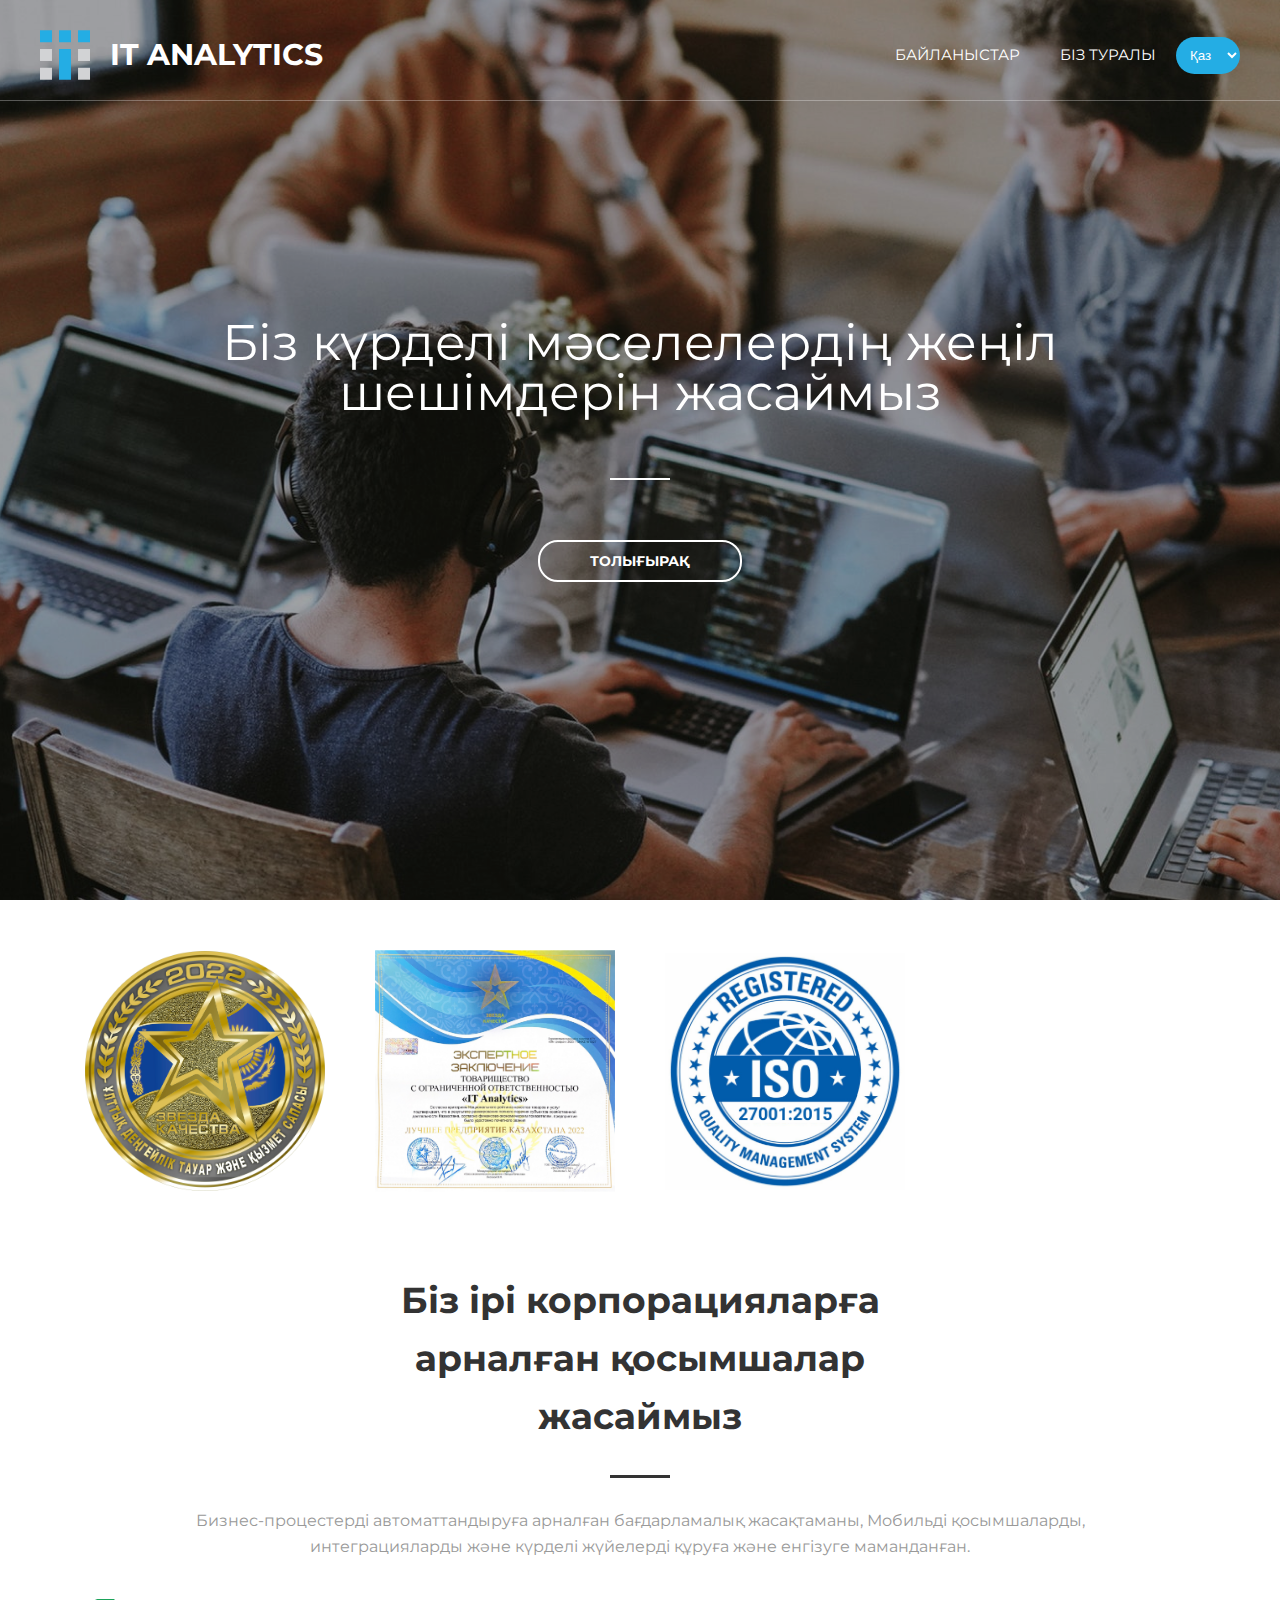
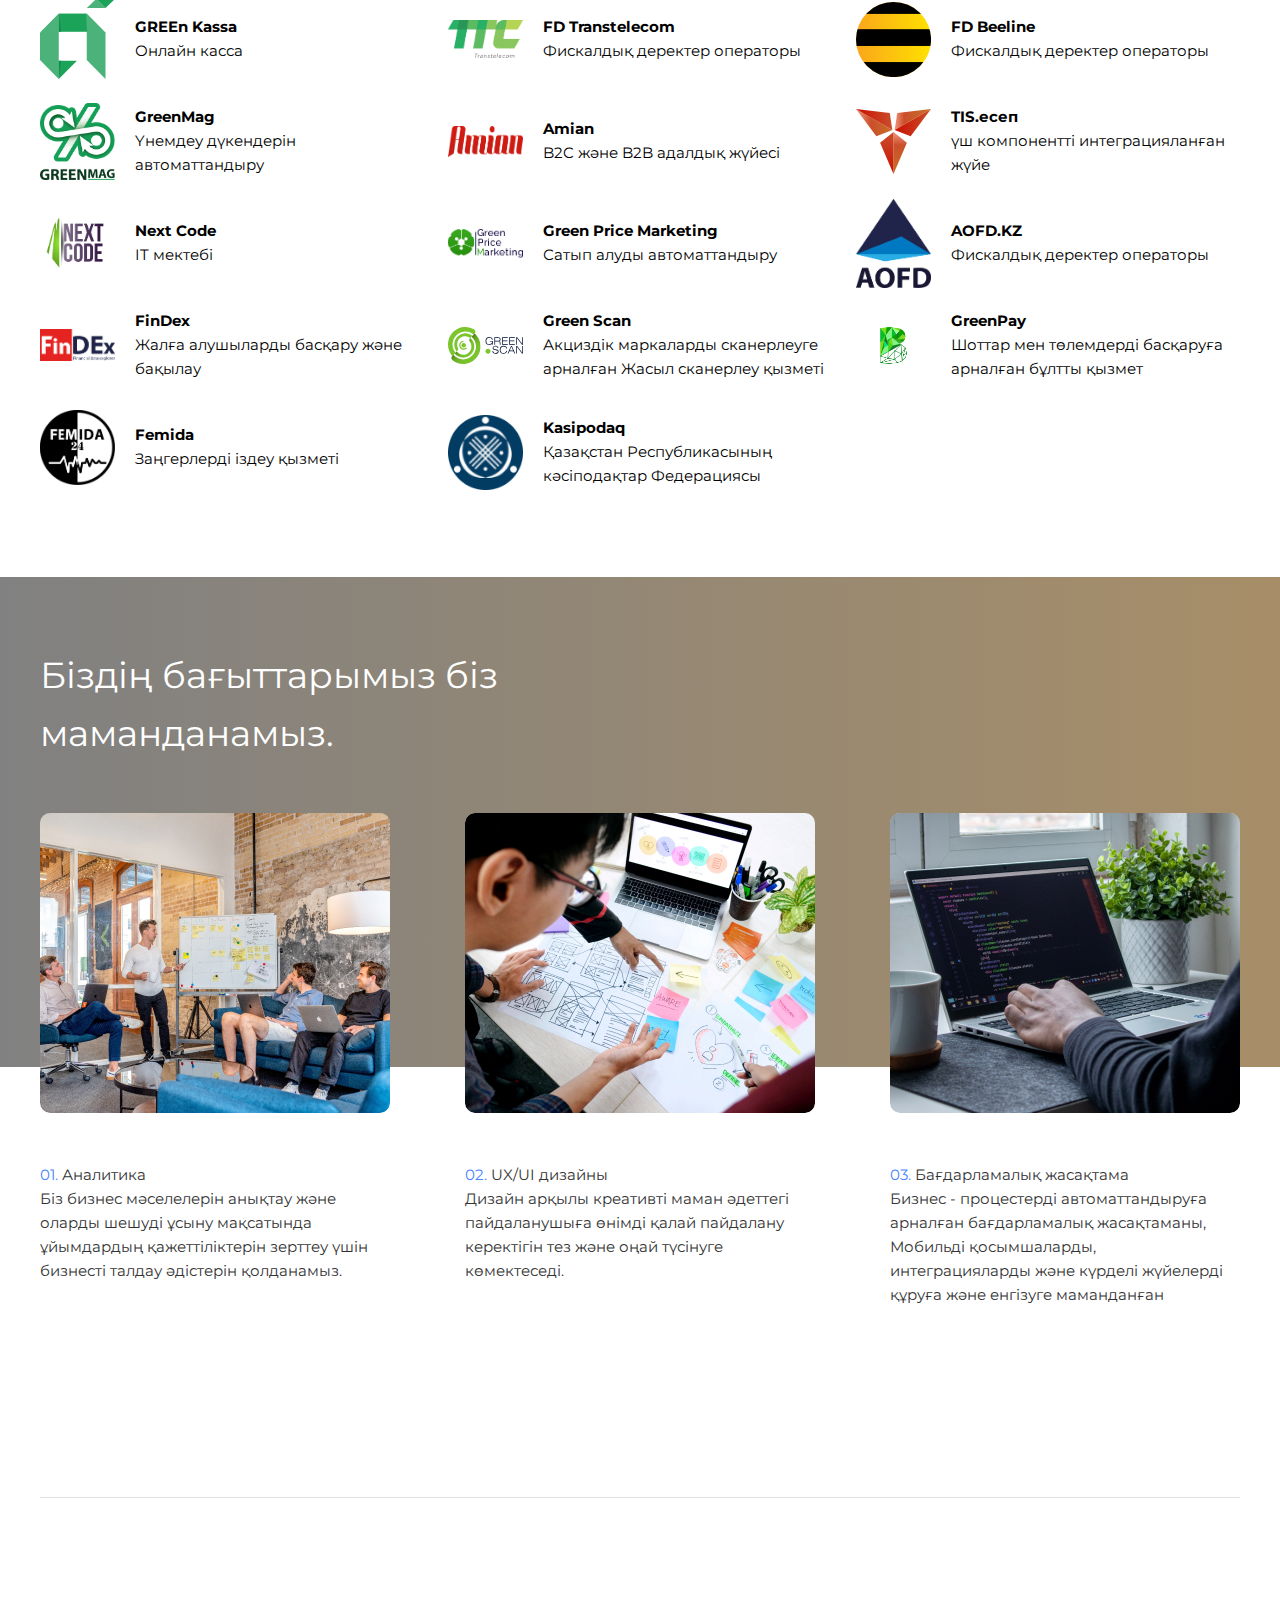
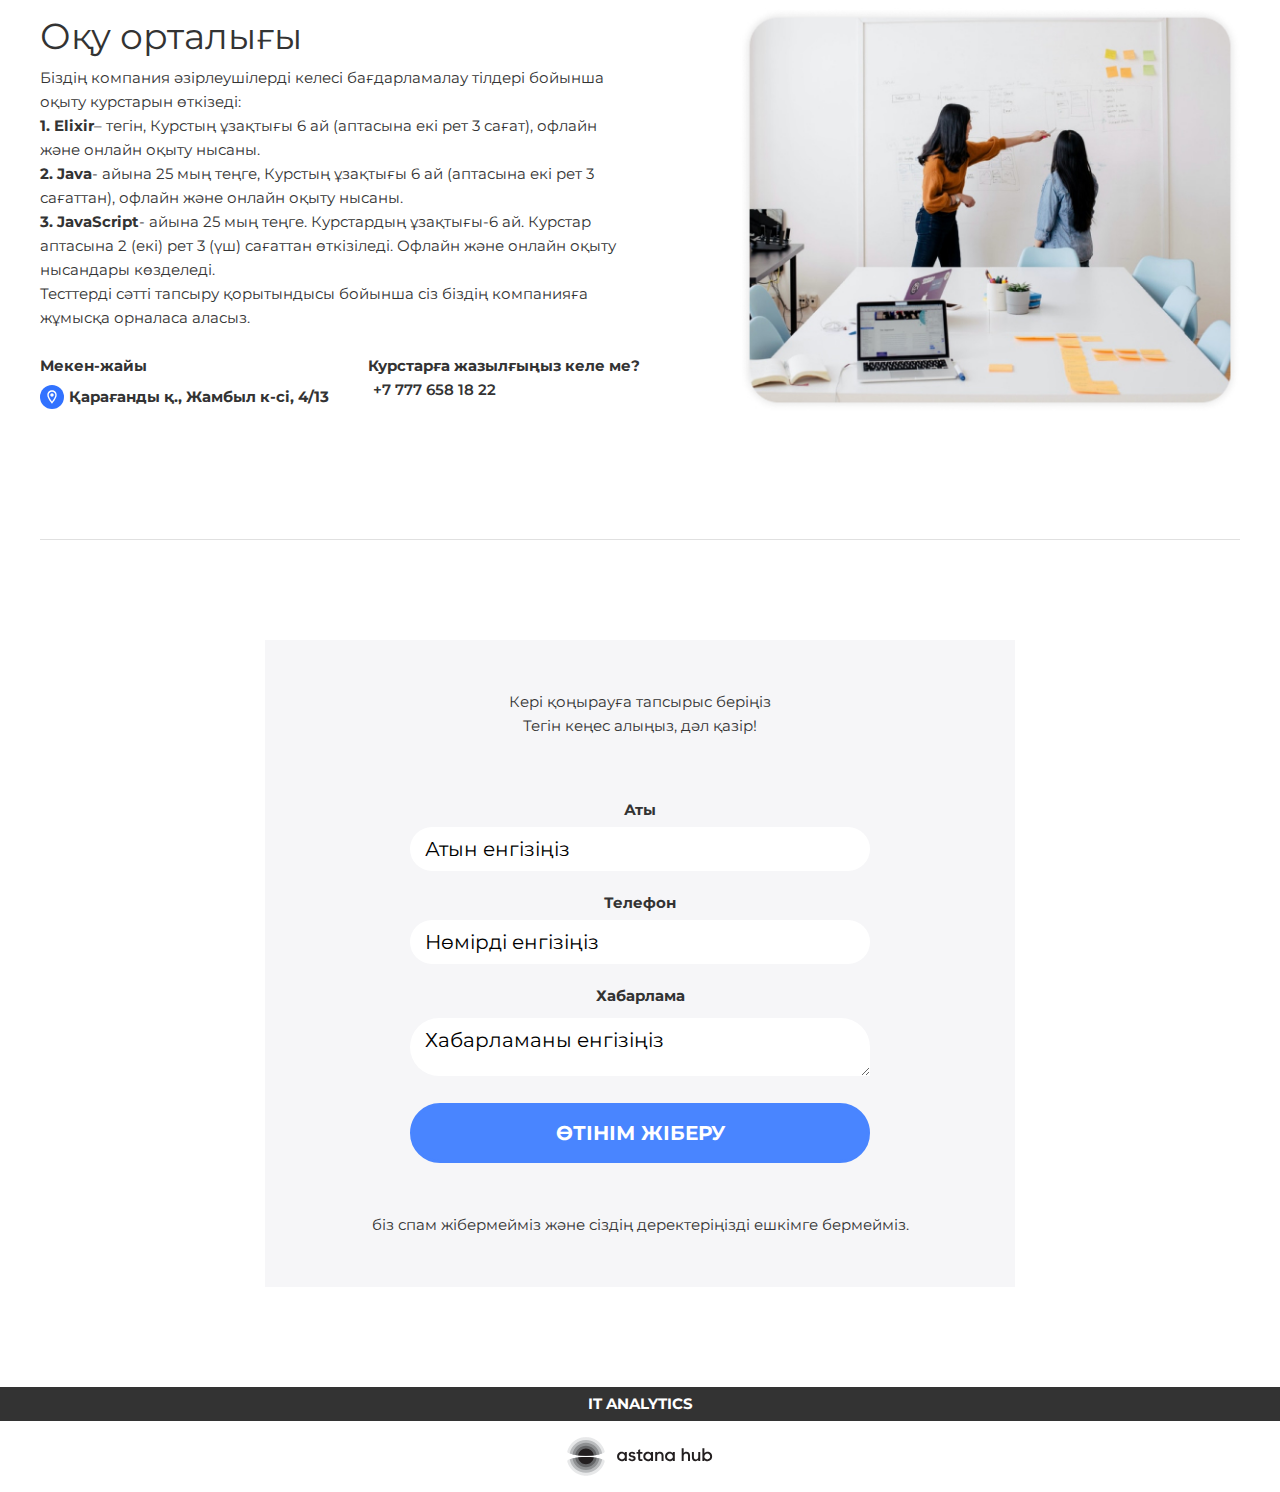
==== commit 51fb788e: "fix: biling biling" ====
--- a/index.html
+++ b/index.html
@@ -249,7 +249,7 @@
               </div>
               <div class="about__text">
                 <h2>GreenPay</h2>
-                <p data-lang="greenpay">
+                <p data-lang="biling">
                   Облачный сервис для управления счетами и платежами
                 </p>
               </div>
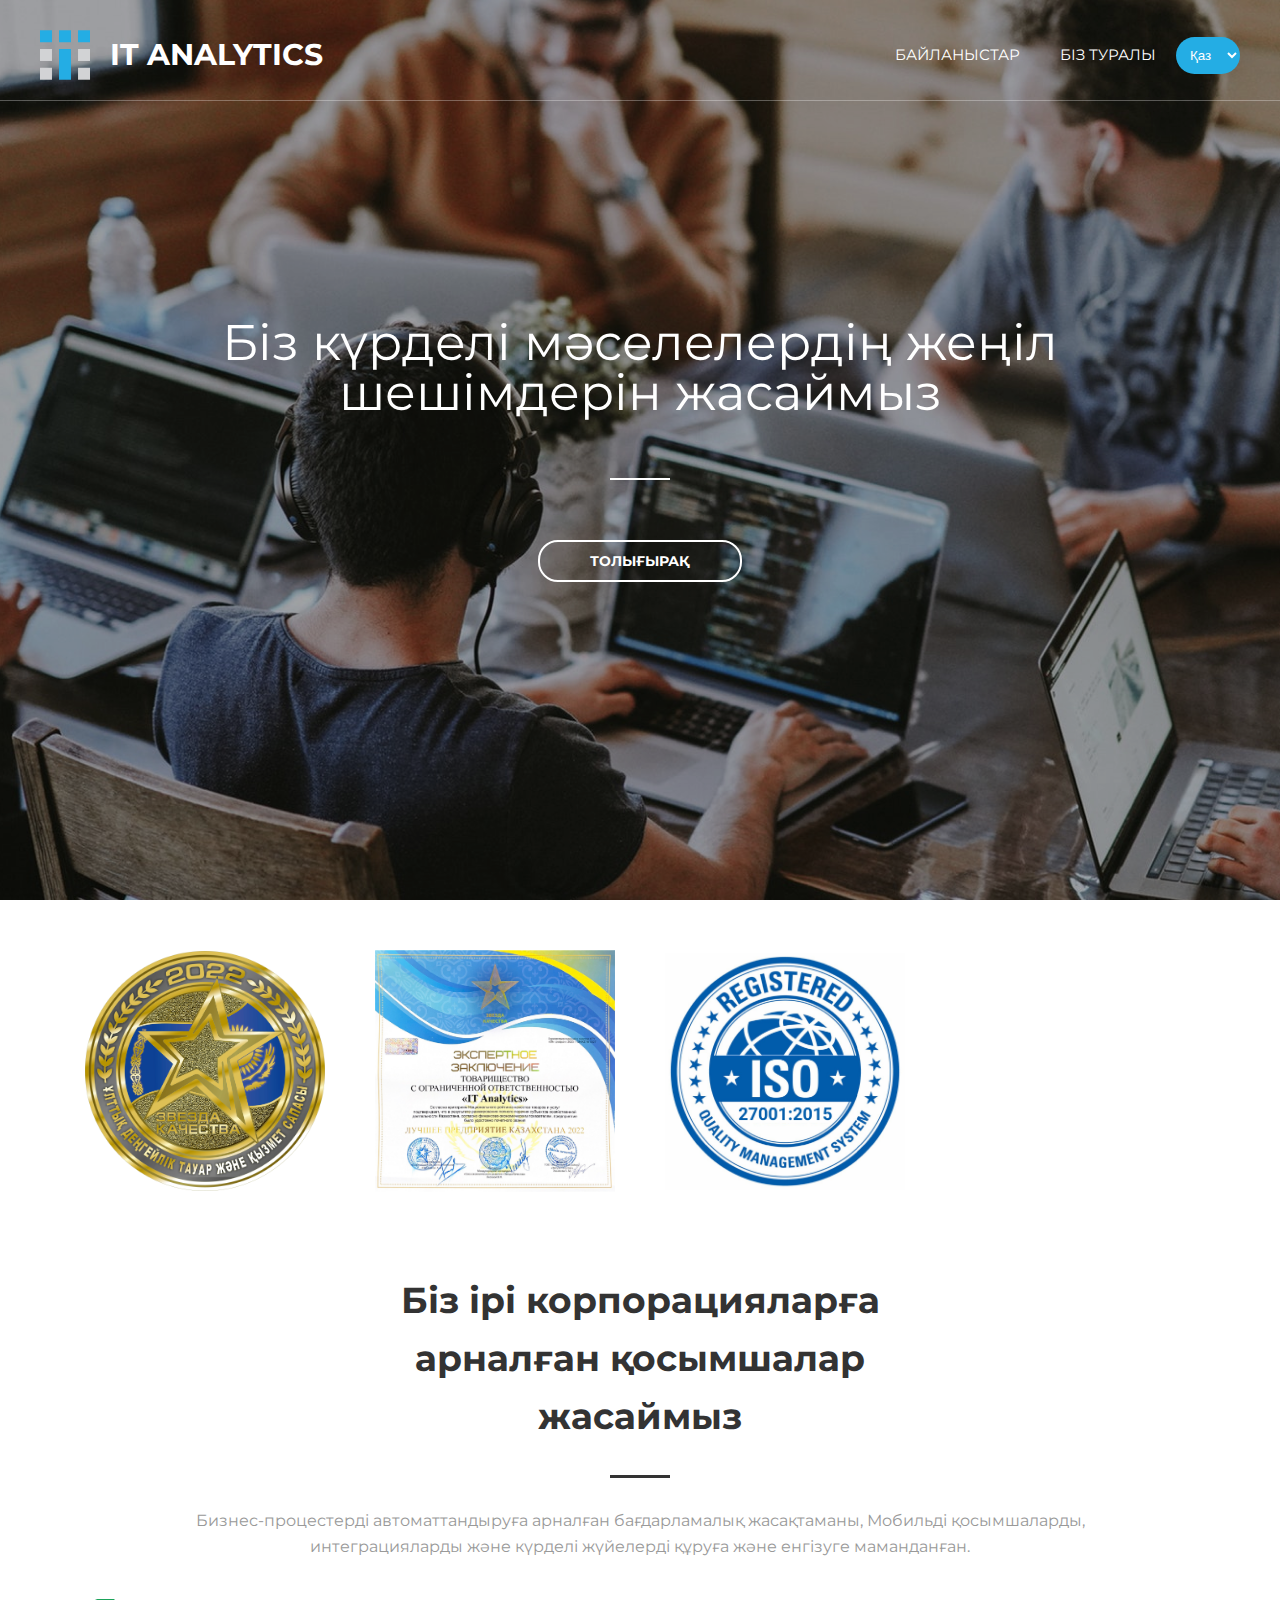
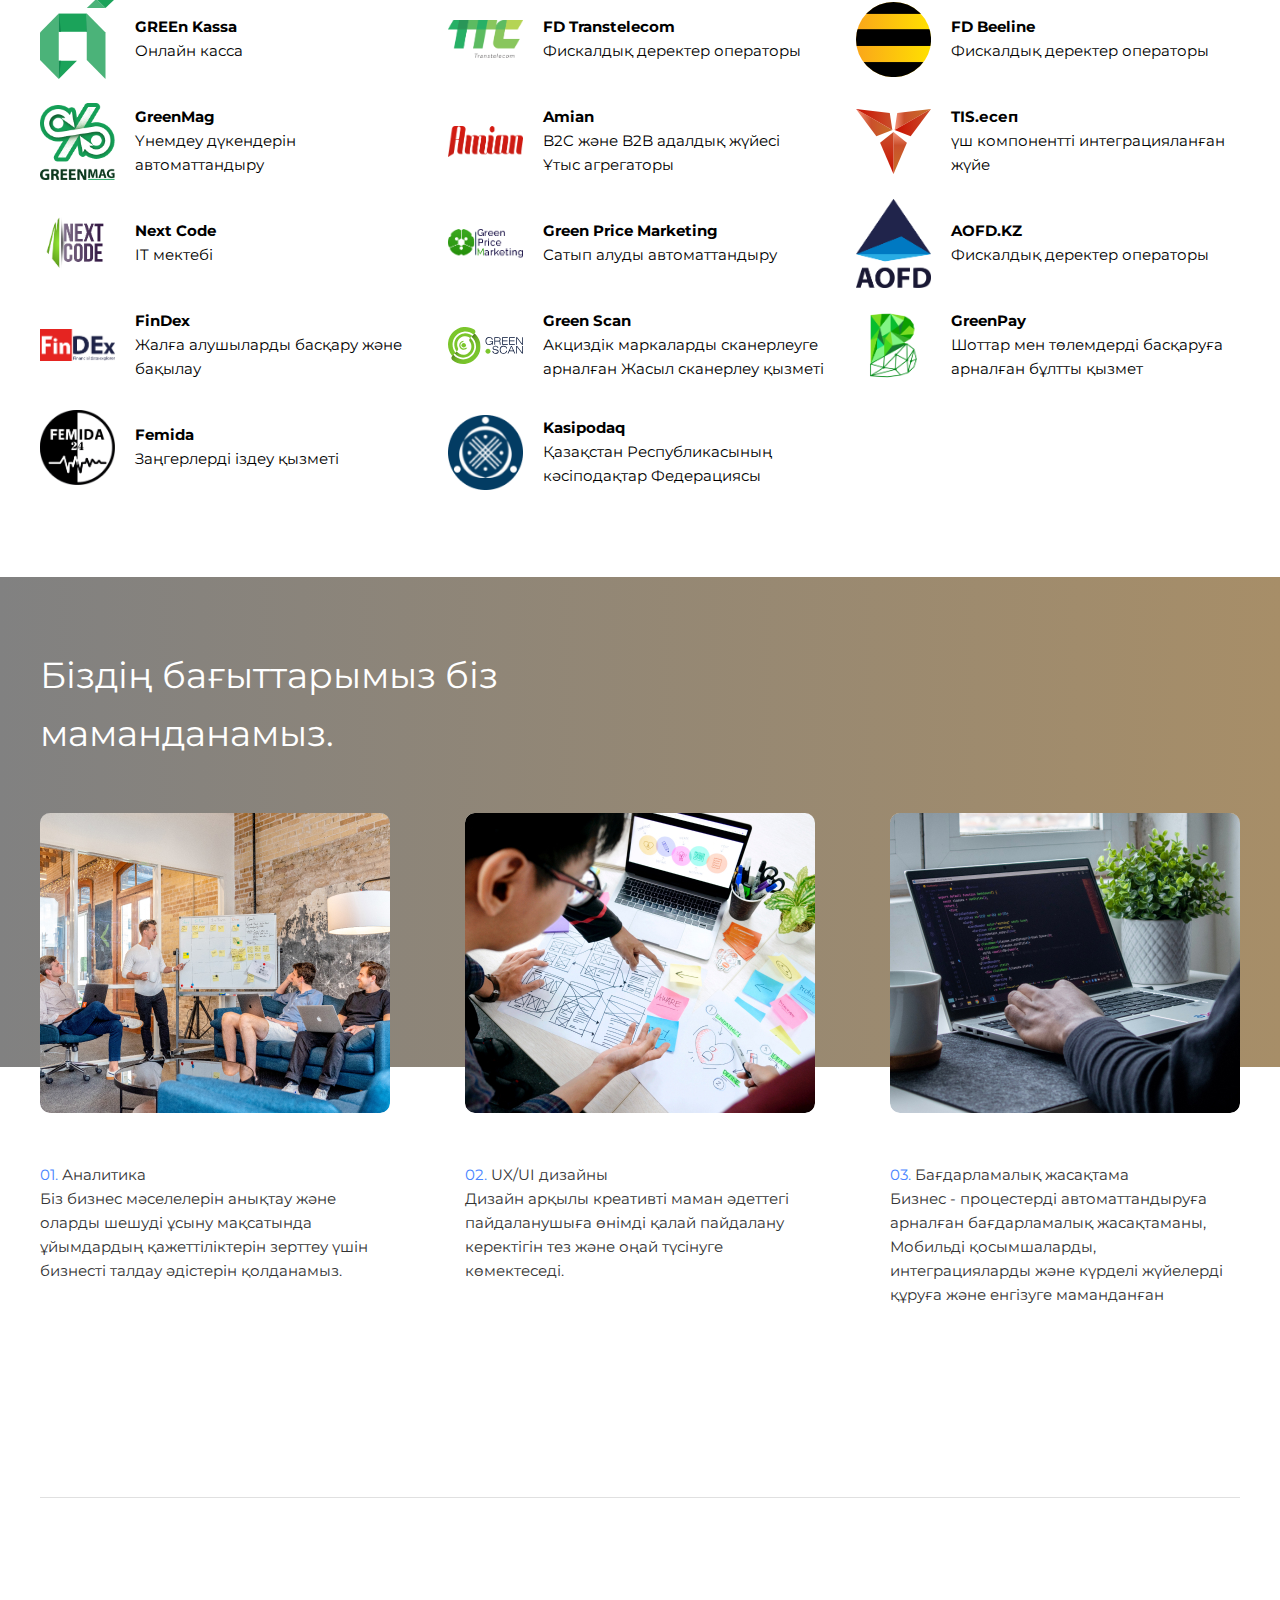
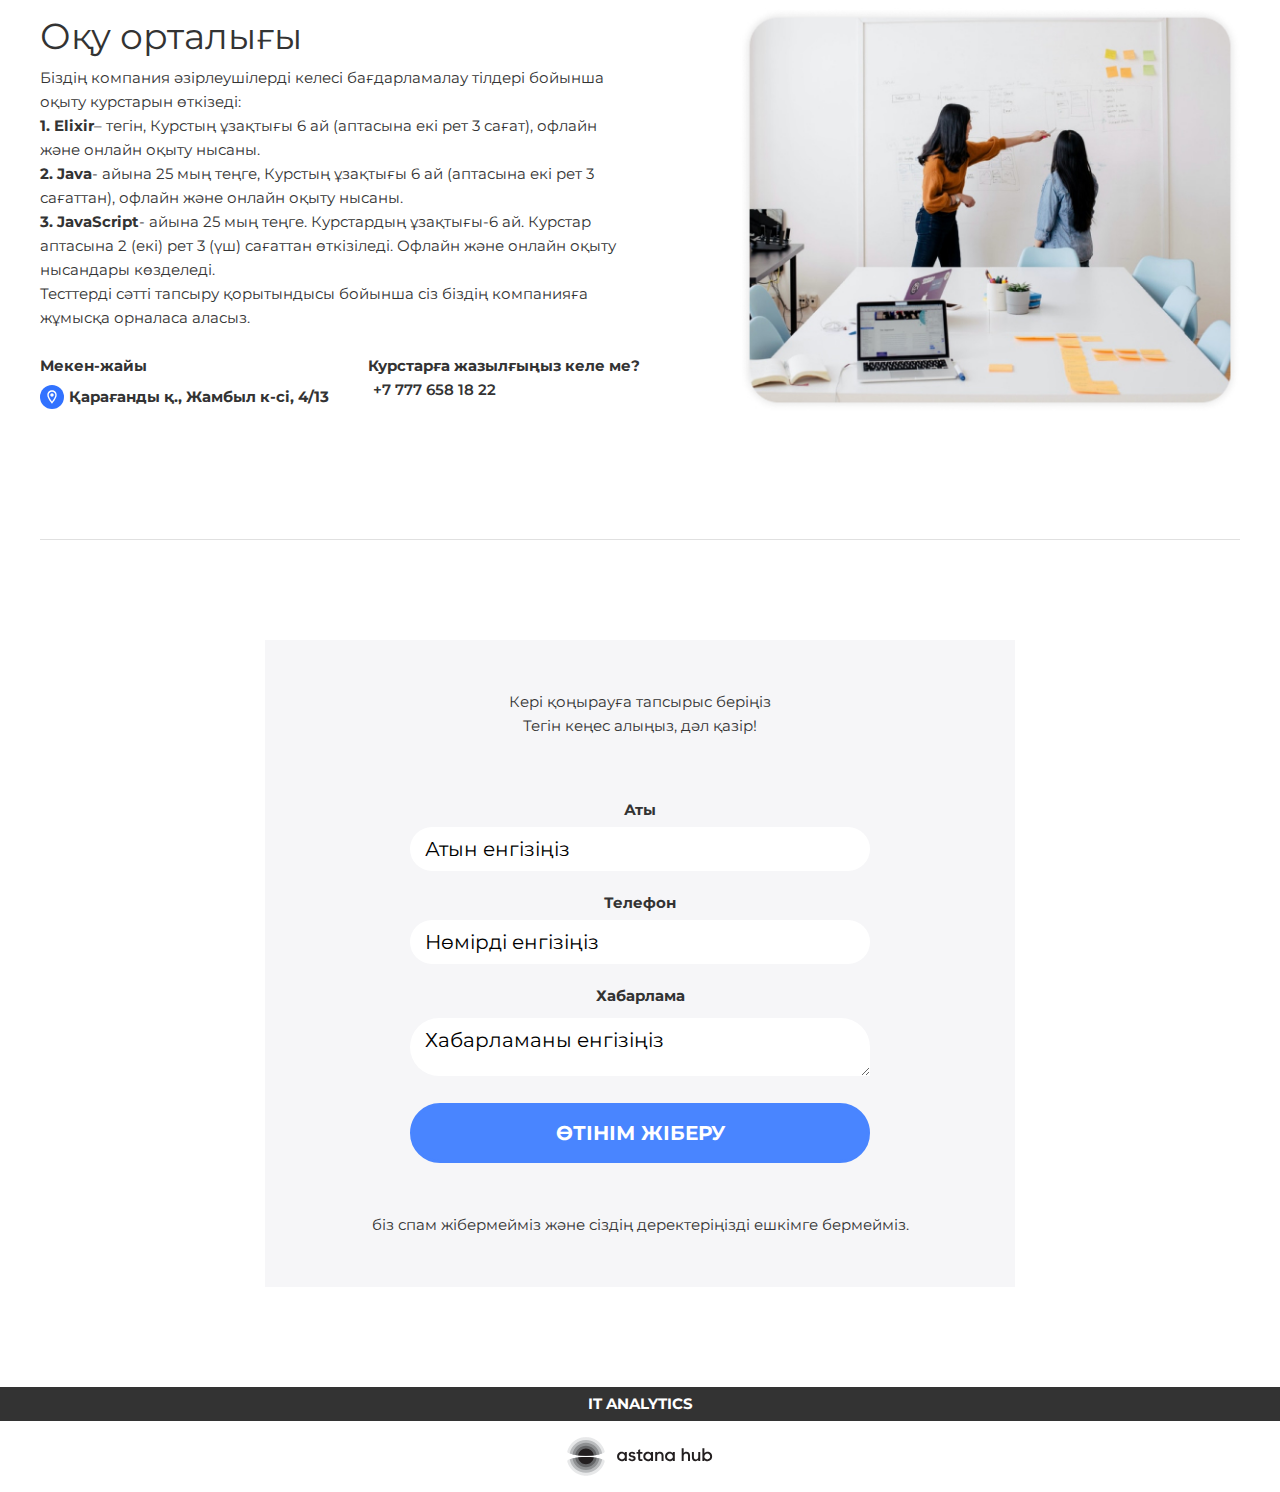
==== commit cd1de9d3: "fix: fix" ====
--- a/index.html
+++ b/index.html
@@ -149,6 +149,7 @@
               <div class="about__text">
                 <h2>Amian</h2>
                 <p data-lang="amian">Система лояльности B2C и B2B</p>
+                <p data-lang="amian_ag">Агрегатор розыгрышей</p>
               </div>
             </a>
 
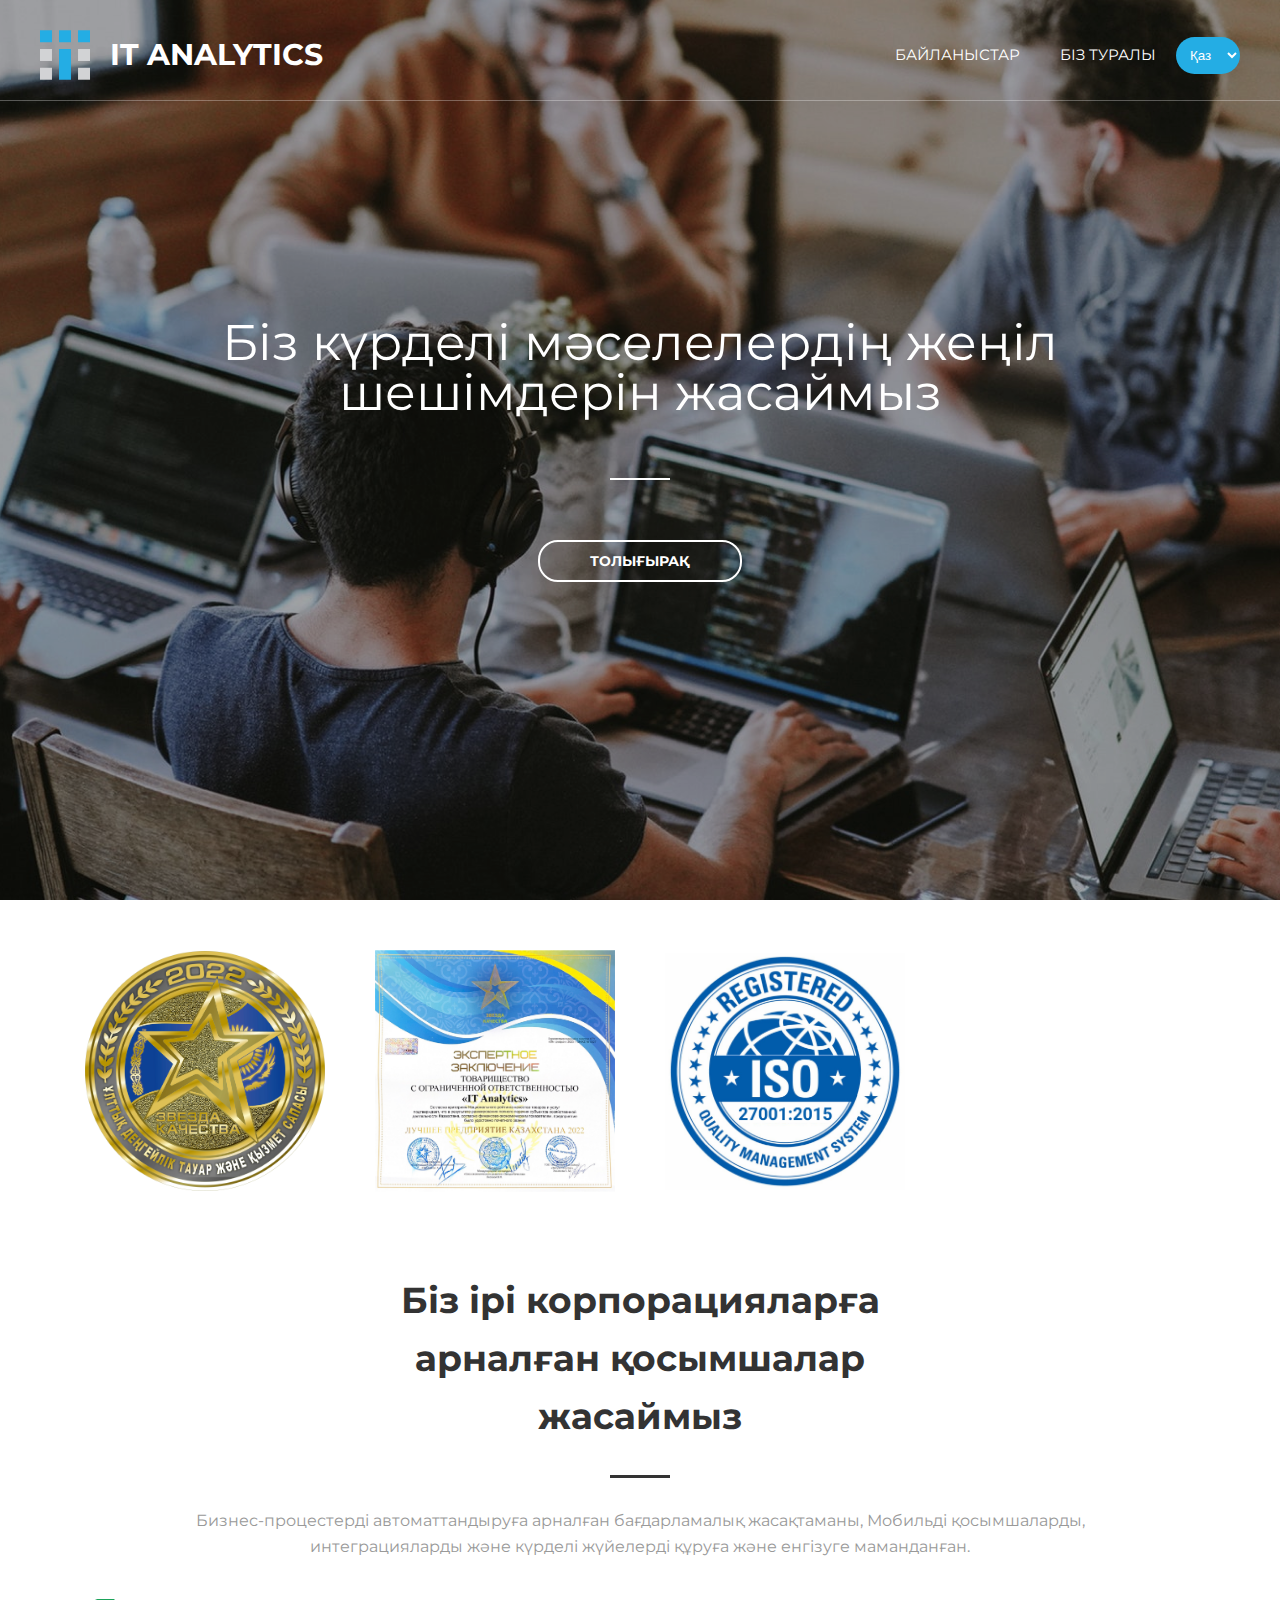
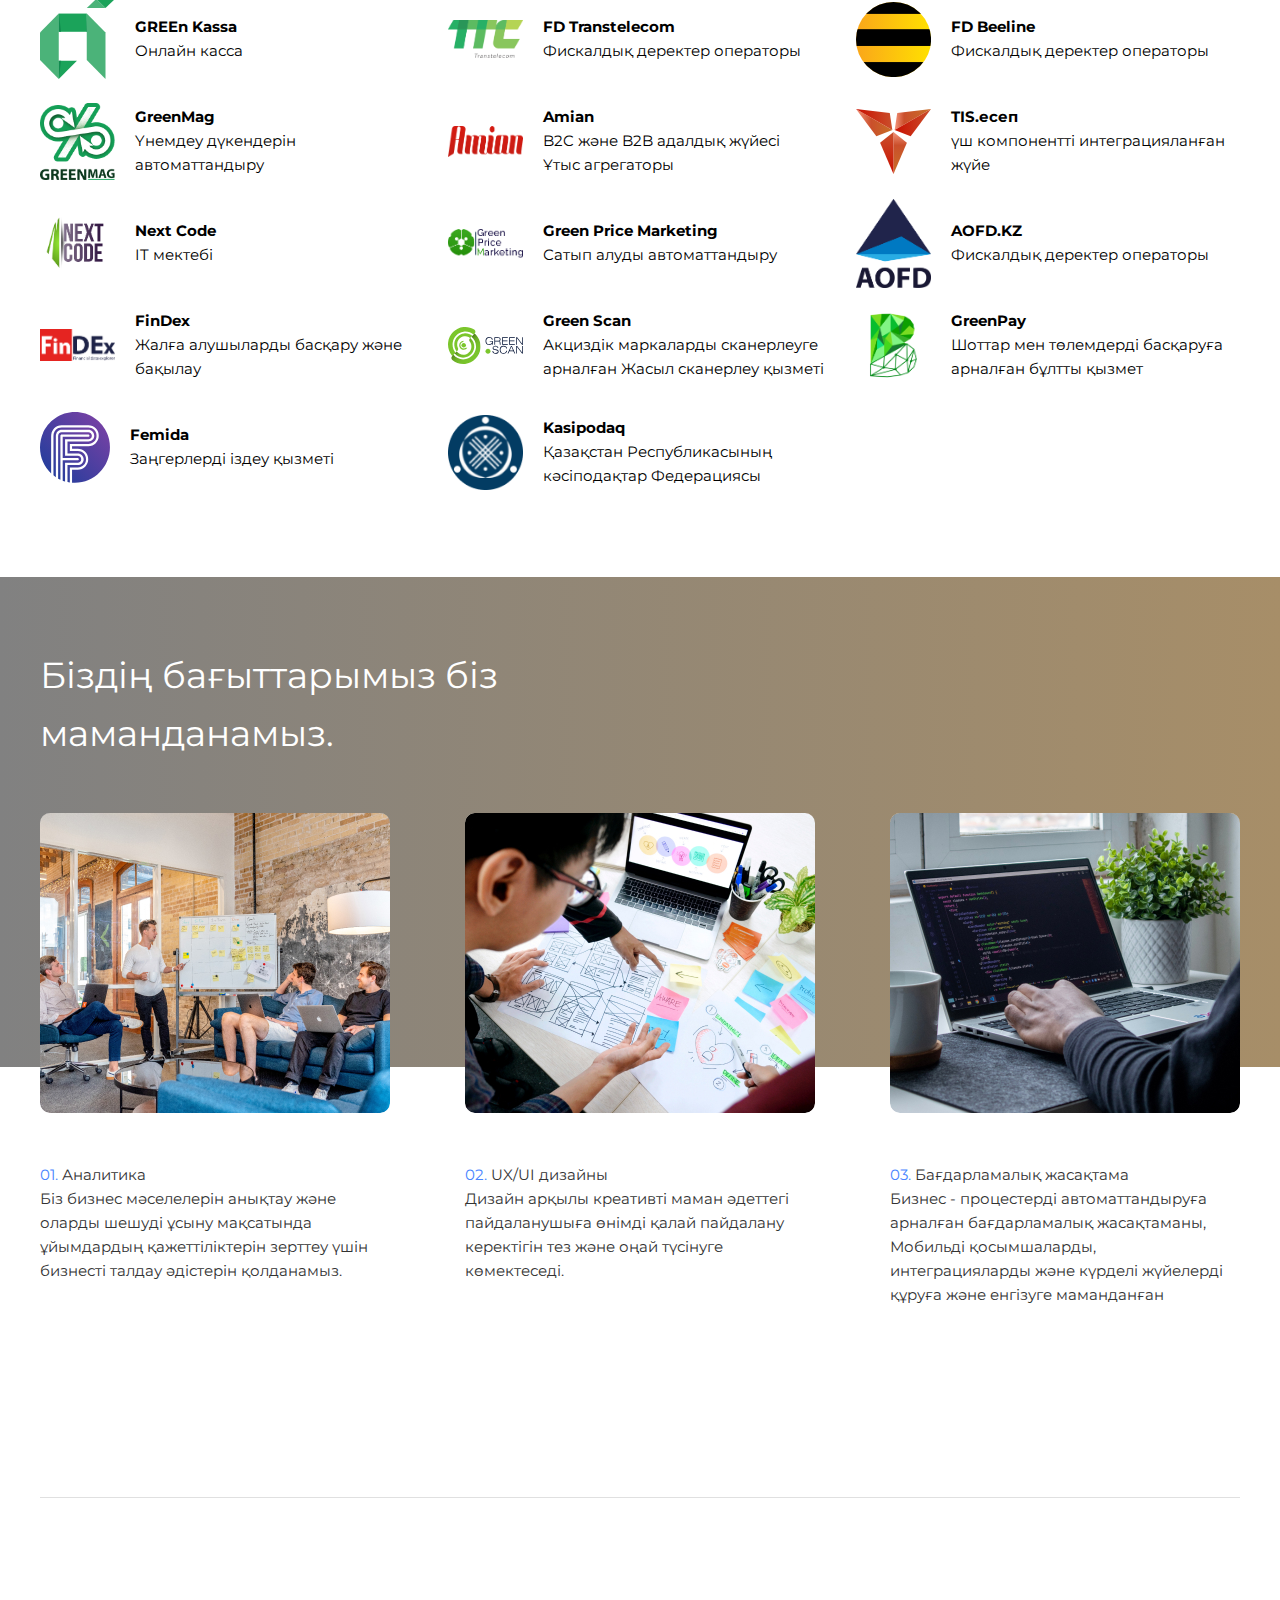
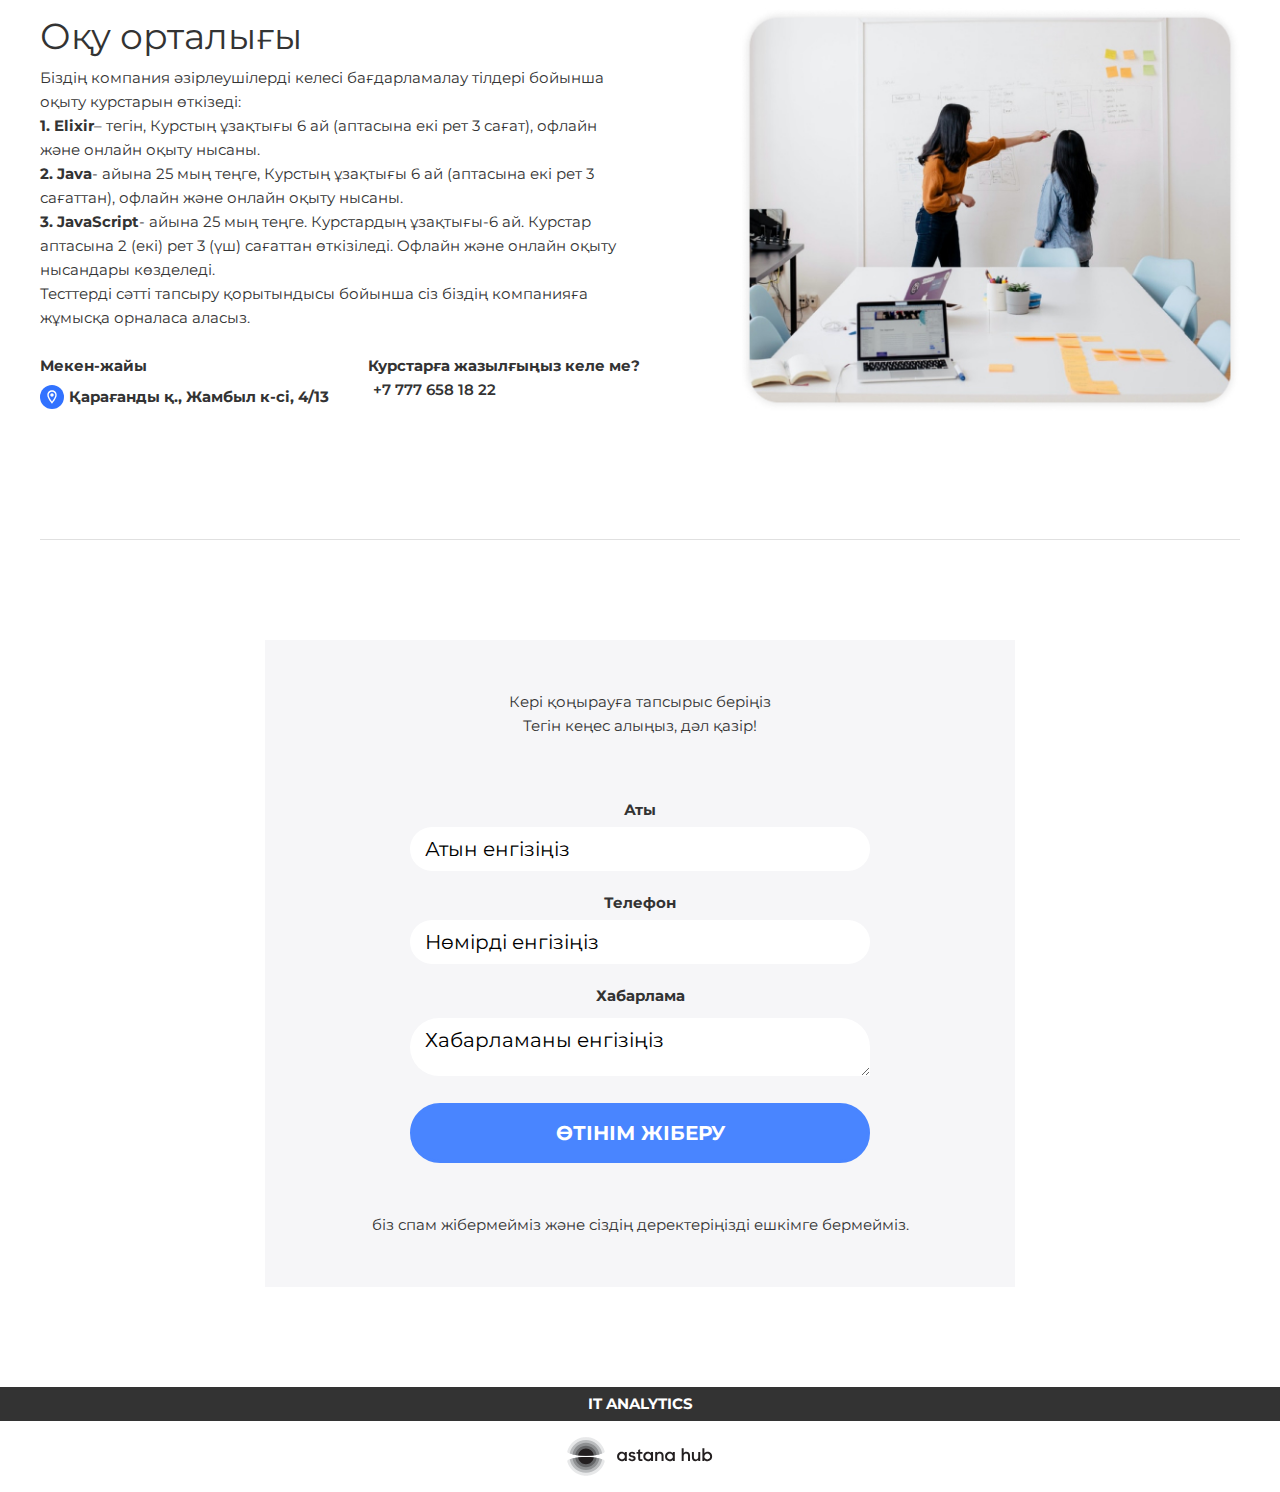
==== commit d1bc9bdd: "feat: update links" ====
--- a/index.html
+++ b/index.html
@@ -1,171 +1,157 @@
 <!DOCTYPE html>
 <html lang="ru">
-  <head>
-    <meta charset="UTF-8" />
-    <meta http-equiv="X-UA-Compatible" content="IE=edge" />
-    <meta name="viewport" content="width=device-width, initial-scale=1.0" />
-    <link rel="stylesheet" href="css/style.css" />
-    <link rel="preconnect" href="https://fonts.googleapis.com" />
-    <link rel="preconnect" href="https://fonts.gstatic.com" crossorigin />
-    <link rel="icon" href="image/it_analytics.ico" />
-    <link
-      href="https://fonts.googleapis.com/css2?family=Kaushan+Script&family=Montserrat:wght@400;700&display=swap"
-      rel="stylesheet"
-    />
-    <script src="https://code.jquery.com/jquery-3.6.0.slim.min.js"></script>
-    <script src="https://ajax.googleapis.com/ajax/libs/jquery/3.3.1/jquery.min.js"></script>
-    <link
-      href="https://cdn.jsdelivr.net/npm/remixicon@2.5.0/fonts/remixicon.css"
-      rel="stylesheet"
-    />
-    <script
-      src="https://cdn.jsdelivr.net/npm/jquery.maskedinput@1.4.1/src/jquery.maskedinput.min.js"
-      type="text/javascript"
-    ></script>
-    <title>IT ANALYTICS</title>
-  </head>
-
-  <body>
-    <div class="wrapper">
-      <header class="header">
-        <div class="container">
-          <div class="header__inner">
-            <div class="header__logo">
-              <img src="image/Logo_IT analytics.svg" alt="Logo" />
-              <a href="index.html">IT ANALYTICS</a>
-            </div>
-            <div class="header__burger">
-              <span></span>
-            </div>
-            <nav class="header__menu">
-              <ul class="header__list">
-                <li>
-                  <a class="nav__link" href="contacts.html" data-lang="contact"
-                    >Контакты</a
-                  >
-                </li>
-                <li>
-                  <a class="nav__link" href="aboutus.html" data-lang="about"
-                    >О нас</a
-                  >
-                </li>
-              </ul>
-              <select class="langs">
-                <option value="rus" class="langs__item">Рус</option>
-                <option value="kaz" class="langs__item">Қаз</option>
-                <option value="eng" class="langs__item">Eng</option>
-              </select>
-            </nav>
-          </div>
-        </div>
-      </header>
-
-      <div class="intro">
-        <div class="container">
-          <div class="intro__inner">
-            <h1 class="intro__title" data-lang="we_create">
-              Мы создаем легкие решения сложных задач
-            </h1>
-            <a class="btn" href="aboutus.html" data-lang="more">Подробнее</a>
-          </div>
-        </div>
-      </div>
-
-      <div class="container">
-        <div class="quality">
-          <img class="quality__img" src="/image/star_quality.png" alt="" />
-          <img class="quality__img" src="/image/ekspert.jpg" alt="" />
-          <img class="quality__img" src="/image/registred.jpg" alt="" />
-          <img class="quality__img" src="/image/rating.png" alt="" />
-        </div>
-      </div>
-
-      <section class="section">
-        <div class="container">
-          <div class="section__header">
-            <h2 class="section__title" data-lang="we_create_big">
-              Мы создаем приложения для крупных корпораций
-            </h2>
-            <div class="section__text">
-              <p data-lang="spec">
-                Специализируемся на создании и внедрении ПО, мобильных
-                приложений, интеграций и сложных систем для автоматизации
-                бизнес-процессов.
-              </p>
-            </div>
-          </div>
-          <div class="about">
-            <a href="https://greenkassa.kz/" class="about__item" target="blank">
-              <div class="about__image">
-                <img src="image/Logo_green_kassa.svg" alt="green_kassa" />
-              </div>
-              <div class="about__text">
-                <h2>GREEn Kassa</h2>
-                <p data-lang="online_cash">Онлайн касса</p>
-              </div>
-            </a>
-
-            <a href="https://ofd.ttc.kz/" class="about__item" target="blank">
-              <div class="about__image">
-                <img src="image/ttc_logo.png" alt="ttc" />
-              </div>
-              <div class="about__text">
-                <h2 data-lang="ofd_ttc">ОФД Транстелеком</h2>
-                <p data-lang="ofd">Оператор фискальных данных</p>
-              </div>
-            </a>
-
-            <a
-              href="https://ofd.beeline.kz/"
-              class="about__item"
-              target="blank"
-            >
-              <div class="about__image">
-                <img src="image/Beeline2.svg" alt="beeline" />
-              </div>
-              <div class="about__text">
-                <h2 data-lang="ofd_bee">ОФД Beeline</h2>
-                <p data-lang="ofd">Оператор фискальных данных</p>
-              </div>
-            </a>
-
-            <div class="about__item">
-              <div class="about__image">
-                <img src="image/GreenMag.png" alt="GreenMag" />
-              </div>
-              <div class="about__text">
-                <h2>GreenMag</h2>
-                <p data-lang="greenmag">
-                  Автоматизация коммисионных магазинов, ломбардов и магазинов по
-                  прокату товаров
-                </p>
-              </div>
-            </div>
-
-            <a href="https://amian1.kz/" target="_blank" class="about__item">
-              <div class="about__image">
-                <img src="image/amian.png" alt="amian" />
-              </div>
-              <div class="about__text">
-                <h2>Amian</h2>
-                <p data-lang="amian">Система лояльности B2C и B2B</p>
-                <p data-lang="amian_ag">Агрегатор розыгрышей</p>
-              </div>
-            </a>
-
-            <a href="https://tisuchet.kz/" class="about__item" target="blank">
-              <div class="about__image">
-                <img src="image/Logo_TIS.svg" alt="tis" />
-              </div>
-              <div class="about__text">
-                <h2 data-lang="tis_short">Учёт.ТИС</h2>
-                <p data-lang="tis_full">
-                  Трехкомпонентная Интегрированная Система
-                </p>
-              </div>
-            </a>
-
-            <!-- <a class="about__item" target="blank">
+
+<head>
+  <meta charset="UTF-8" />
+  <meta http-equiv="X-UA-Compatible" content="IE=edge" />
+  <meta name="viewport" content="width=device-width, initial-scale=1.0" />
+  <link rel="stylesheet" href="css/style.css" />
+  <link rel="preconnect" href="https://fonts.googleapis.com" />
+  <link rel="preconnect" href="https://fonts.gstatic.com" crossorigin />
+  <link rel="icon" href="image/it_analytics.ico" />
+  <link href="https://fonts.googleapis.com/css2?family=Kaushan+Script&family=Montserrat:wght@400;700&display=swap"
+    rel="stylesheet" />
+  <script src="https://code.jquery.com/jquery-3.6.0.slim.min.js"></script>
+  <script src="https://ajax.googleapis.com/ajax/libs/jquery/3.3.1/jquery.min.js"></script>
+  <link href="https://cdn.jsdelivr.net/npm/remixicon@2.5.0/fonts/remixicon.css" rel="stylesheet" />
+  <script src="https://cdn.jsdelivr.net/npm/jquery.maskedinput@1.4.1/src/jquery.maskedinput.min.js"
+    type="text/javascript"></script>
+  <title>IT ANALYTICS</title>
+</head>
+
+<body>
+  <div class="wrapper">
+    <header class="header">
+      <div class="container">
+        <div class="header__inner">
+          <div class="header__logo">
+            <img src="image/Logo_IT analytics.svg" alt="Logo" />
+            <a href="index.html">IT ANALYTICS</a>
+          </div>
+          <div class="header__burger">
+            <span></span>
+          </div>
+          <nav class="header__menu">
+            <ul class="header__list">
+              <li>
+                <a class="nav__link" href="contacts.html" data-lang="contact">Контакты</a>
+              </li>
+              <li>
+                <a class="nav__link" href="aboutus.html" data-lang="about">О нас</a>
+              </li>
+            </ul>
+            <select class="langs">
+              <option value="rus" class="langs__item">Рус</option>
+              <option value="kaz" class="langs__item">Қаз</option>
+              <option value="eng" class="langs__item">Eng</option>
+            </select>
+          </nav>
+        </div>
+      </div>
+    </header>
+
+    <div class="intro">
+      <div class="container">
+        <div class="intro__inner">
+          <h1 class="intro__title" data-lang="we_create">
+            Мы создаем легкие решения сложных задач
+          </h1>
+          <a class="btn" href="aboutus.html" data-lang="more">Подробнее</a>
+        </div>
+      </div>
+    </div>
+
+    <div class="container">
+      <div class="quality">
+        <img class="quality__img" src="/image/star_quality.png" alt="" />
+        <img class="quality__img" src="/image/ekspert.jpg" alt="" />
+        <img class="quality__img" src="/image/registred.jpg" alt="" />
+        <img class="quality__img" src="/image/rating.png" alt="" />
+      </div>
+    </div>
+
+    <section class="section">
+      <div class="container">
+        <div class="section__header">
+          <h2 class="section__title" data-lang="we_create_big">
+            Мы создаем приложения для крупных корпораций
+          </h2>
+          <div class="section__text">
+            <p data-lang="spec">
+              Специализируемся на создании и внедрении ПО, мобильных
+              приложений, интеграций и сложных систем для автоматизации
+              бизнес-процессов.
+            </p>
+          </div>
+        </div>
+        <div class="about">
+          <a href="https://greenkassa.kz/" class="about__item" target="blank">
+            <div class="about__image">
+              <img src="image/Logo_green_kassa.svg" alt="green_kassa" />
+            </div>
+            <div class="about__text">
+              <h2>GREEn Kassa</h2>
+              <p data-lang="online_cash">Онлайн касса</p>
+            </div>
+          </a>
+
+          <a href="https://ofd.ttc.kz/" class="about__item" target="blank">
+            <div class="about__image">
+              <img src="image/ttc_logo.png" alt="ttc" />
+            </div>
+            <div class="about__text">
+              <h2 data-lang="ofd_ttc">ОФД Транстелеком</h2>
+              <p data-lang="ofd">Оператор фискальных данных</p>
+            </div>
+          </a>
+
+          <a href="https://ofd.beeline.kz/" class="about__item" target="blank">
+            <div class="about__image">
+              <img src="image/Beeline2.svg" alt="beeline" />
+            </div>
+            <div class="about__text">
+              <h2 data-lang="ofd_bee">ОФД Beeline</h2>
+              <p data-lang="ofd">Оператор фискальных данных</p>
+            </div>
+          </a>
+
+          <a href="https://greenmag.kz/login" target="_blank" class="about__item">
+            <div class="about__image">
+              <img src="image/GreenMag.png" alt="GreenMag" />
+            </div>
+            <div class="about__text">
+              <h2>GreenMag</h2>
+              <p data-lang="greenmag">
+                Автоматизация коммисионных магазинов, ломбардов и магазинов по
+                прокату товаров
+              </p>
+            </div>
+          </a>
+
+          <a href="https://amian1.kz/" target="_blank" class="about__item">
+            <div class="about__image">
+              <img src="image/amian.png" alt="amian" />
+            </div>
+            <div class="about__text">
+              <h2>Amian</h2>
+              <p data-lang="amian">Система лояльности B2C и B2B</p>
+              <p data-lang="amian_ag">Агрегатор розыгрышей</p>
+            </div>
+          </a>
+
+          <a href="https://tisuchet.kz/" class="about__item" target="blank">
+            <div class="about__image">
+              <img src="image/Logo_TIS.svg" alt="tis" />
+            </div>
+            <div class="about__text">
+              <h2 data-lang="tis_short">Учёт.ТИС</h2>
+              <p data-lang="tis_full">
+                Трехкомпонентная Интегрированная Система
+              </p>
+            </div>
+          </a>
+
+          <!-- <a class="about__item" target="blank">
               <div class="about__image">
                 <img src="image/Logo_halyk_bank.png" alt="OnlineKassa" />
               </div>
@@ -175,16 +161,16 @@
               </div>
             </a> -->
 
-            <a href="https://nextcode.kz/" class="about__item" target="blank">
-              <div class="about__image">
-                <img src="image/next_code.png" alt="OnlineKassa" />
-              </div>
-              <div class="about__text">
-                <h2>Next Code</h2>
-                <p data-lang="next_code">IT школа</p>
-              </div>
-            </a>
-            <!-- <a href="https://kurs1.kz/" class="about__item" target="blank">
+          <a href="https://nextcode.kz/" class="about__item" target="blank">
+            <div class="about__image">
+              <img src="image/next_code.png" alt="OnlineKassa" />
+            </div>
+            <div class="about__text">
+              <h2>Next Code</h2>
+              <p data-lang="next_code">IT школа</p>
+            </div>
+          </a>
+          <!-- <a href="https://kurs1.kz/" class="about__item" target="blank">
               <div class="about__image">
                 <img src="image/kurs1kz.svg" alt="kurs1.kz" />
               </div>
@@ -194,382 +180,324 @@
               </div>
             </a> -->
 
-            <a
-              href="https://greenmarketing.kz/"
-              target="_blank"
-              class="about__item"
-            >
-              <div class="about__image">
-                <img src="image/GPM.png" alt="GPM" />
-              </div>
-              <div class="about__text">
-                <h2>Green Price Marketing</h2>
-                <p data-lang="greenprice">Автоматизация проведения запупок</p>
-              </div>
-            </a>
-
-            <a href="https://AOFD.KZ" class="about__item" target="_blank">
-              <div class="about__image">
-                <img src="image/aofd.png" alt="GPM" />
-              </div>
-              <div class="about__text">
-                <h2>AOFD.KZ</h2>
-                <p data-lang="ofd">Оператор фискальных данных</p>
-              </div>
-            </a>
-
+          <a href="https://greenmarketing.kz/" target="_blank" class="about__item">
+            <div class="about__image">
+              <img src="image/GPM.png" alt="GPM" />
+            </div>
+            <div class="about__text">
+              <h2>Green Price Marketing</h2>
+              <p data-lang="greenprice">Автоматизация проведения запупок</p>
+            </div>
+          </a>
+
+          <a href="https://AOFD.KZ" class="about__item" target="_blank">
+            <div class="about__image">
+              <img src="image/aofd.png" alt="GPM" />
+            </div>
+            <div class="about__text">
+              <h2>AOFD.KZ</h2>
+              <p data-lang="ofd">Оператор фискальных данных</p>
+            </div>
+          </a>
+
+          <div class="about__item">
+            <div class="about__image">
+              <img src="image/FinDex.png" alt="FinDex" />
+            </div>
+            <div class="about__text">
+              <h2>FinDex</h2>
+              <p data-lang="findex">Управление и мониторинг арендататоров</p>
+            </div>
+          </div>
+
+          <a href="https://greenscan.kz/" target="_blank" class="about__item">
+            <div class="about__image">
+              <img src="image/Logo_Green Scan.svg" alt="Green Scan" />
+            </div>
+            <div class="about__text">
+              <h2>Green Scan</h2>
+              <p data-lang="green_scan">
+                Green Scan сервис для сканирования акцизных марок
+              </p>
+            </div>
+          </a>
+
+          <a href="https://billify.itanalytics.kz/login" class="about__item" target="_blank">
+            <div class="about__image">
+              <img src="image/greenpay.png" alt="biling" />
+            </div>
+            <div class="about__text">
+              <h2>GreenPay</h2>
+              <p data-lang="biling">
+                Облачный сервис для управления счетами и платежами
+              </p>
+            </div>
+          </a>
+
+          <a id="femida-link" href="#" class="about__item" target="_blank">
             <div class="about__item">
               <div class="about__image">
-                <img src="image/FinDex.png" alt="FinDex" />
-              </div>
-              <div class="about__text">
-                <h2>FinDex</h2>
-                <p data-lang="findex">Управление и мониторинг арендататоров</p>
-              </div>
-            </div>
-
-            <a href="https://greenscan.kz/" target="_blank" class="about__item">
-              <div class="about__image">
-                <img src="image/Logo_Green Scan.svg" alt="Green Scan" />
-              </div>
-              <div class="about__text">
-                <h2>Green Scan</h2>
-                <p data-lang="green_scan">
-                  Green Scan сервис для сканирования акцизных марок
-                </p>
-              </div>
-            </a>
-
-            <a
-              href="https://billify.itanalytics.kz/login"
-              class="about__item"
-              target="_blank"
-            >
-              <div class="about__image">
-                <img src="image/greenpay.png" alt="biling" />
-              </div>
-              <div class="about__text">
-                <h2>GreenPay</h2>
-                <p data-lang="biling">
-                  Облачный сервис для управления счетами и платежами
-                </p>
-              </div>
-            </a>
-
-            <div class="about__item">
-              <div class="about__image">
-                <img src="image/femida.png" alt="femida" />
+                <img src="image/femida.svg" alt="femida" />
               </div>
               <div class="about__text">
                 <h2>Femida</h2>
                 <p data-lang="zanger">Сервис по поиску юристов</p>
               </div>
             </div>
-
-            <a
-              href="https://kasipodaq.itanalytics.kz/login"
-              class="about__item"
-              target="_blank"
-            >
-              <div class="about__image">
-                <img src="image/kasipodaq.png" alt="kasipodaq" />
-              </div>
-              <div class="about__text">
-                <h2>Kasipodaq</h2>
-                <p data-lang="kasipodaq">
-                  Федерация профсоюзов Республики Казахстан
-                </p>
-              </div>
-            </a>
-          </div>
-        </div>
-      </section>
-
-      <section class="service">
-        <div class="container">
-          <div class="service__header">
-            <h2 class="service__title" data-lang="direction">
-              Наши направления, в которых мы специализируемся.
-            </h2>
-          </div>
-          <div class="service__content">
-            <div class="service__item">
-              <div class="service__img">
-                <img src="image/about-1.jpg" />
-              </div>
-              <div class="service__text">
-                <h2>
-                  <span class="color__text">01.</span>
-                  <span data-lang="analytics">Аналитика</span>
-                </h2>
-                <p data-lang="service_use">
-                  Используем методы бизнес-анализа для исследования потребностей
-                  деятельности организаций с целью определения проблем бизнеса и
-                  предложения их решения.
-                </p>
-              </div>
-            </div>
-            <div class="service__item">
-              <div class="service__img">
-                <img src="image/about-2.jpg" />
-              </div>
-              <div class="service__text">
-                <h2>
-                  <span class="color__text">02.</span>
-                  <span data-lang="ui_ux">UX/UI Дизайн</span>
-                </h2>
-                <p data-lang="service_creative">
-                  Креативный специалист, с помощью дизайна поможет типичному
-                  пользователю быстро и легко понять, как пользоваться
-                  продуктом.
-                </p>
-              </div>
-            </div>
-            <div class="service__item">
-              <div class="service__img">
-                <img src="image/about-3.jpg" />
-              </div>
-              <div class="service__text">
-                <h2>
-                  <span class="color__text">03.</span>
-                  <span data-lang="dev_po">Разработка ПО</span>
-                </h2>
-                <p data-lang="service_spec">
-                  Специализируемся на создании и внедрении ПО, мобильных
-                  приложений, интеграций и сложных систем для автоматизации
-                  бизнес-процессов
-                </p>
-              </div>
-            </div>
-          </div>
-        </div>
-      </section>
-      <div class="bloc"></div>
-
-      <div class="border"></div>
-      <section class="education">
-        <div class="container">
-          <div class="education__content">
-            <div class="education__text">
-              <h2 class="education__title" data-lang="training_center">
-                Учебный центр
+          </a>
+
+          <a href="https://kasipodaq.itanalytics.kz/login" class="about__item" target="_blank">
+            <div class="about__image">
+              <img src="image/kasipodaq.png" alt="kasipodaq" />
+            </div>
+            <div class="about__text">
+              <h2>Kasipodaq</h2>
+              <p data-lang="kasipodaq">
+                Федерация профсоюзов Республики Казахстан
+              </p>
+            </div>
+          </a>
+        </div>
+      </div>
+    </section>
+
+    <section class="service">
+      <div class="container">
+        <div class="service__header">
+          <h2 class="service__title" data-lang="direction">
+            Наши направления, в которых мы специализируемся.
+          </h2>
+        </div>
+        <div class="service__content">
+          <div class="service__item">
+            <div class="service__img">
+              <img src="image/about-1.jpg" />
+            </div>
+            <div class="service__text">
+              <h2>
+                <span class="color__text">01.</span>
+                <span data-lang="analytics">Аналитика</span>
               </h2>
-              <p data-lang="edu_our">
-                Наша компания проводит учебные курсы по подготовке разработчиков
-                по следующим языкам программирования:
-              </p>
-              <b data-lang="elixir">1. Elixir</b
-              ><span data-lang="elixir_desc"
-                >– бесплатно, длительность курса 6 месяцев (два раза в неделю по
-                3 часа), форма обучения офлайн и онлайн.</span
-              ><br />
-              <b data-lang="java">2. Java</b
-              ><span data-lang="java_desc">
-                – 25 тыс тенге в месяц, длительность курса 6 месяцев (два раза в
-                неделю по 3 часа), форма обучения офлайн и онлайн.</span
-              ><br />
-              <b data-lang="js">3. JavaScript</b
-              ><span data-lang="js_desc"
-                >– 25 тыс тенге в месяц. Длительность курсов - 6 месяцев. Курсы
-                проводятся 2 (два) раза в неделю по 3 (три) часа.
-                Предусматриваются офлайн и онлайн формы обучения.</span
-              >
-              <h5 data-lang="edu_result">
-                По итогам успешной сдачи тестов, вы можете быть трудоустроены к
-                нам в компанию.
-              </h5>
-              <br />
-              <div class="edu__con">
-                <div class="edu__adress">
-                  <b data-lang="edu_adress">Адрес</b><br />
-                  <b>
-                    <span class="icon ico-adress">
-                      <img src="/image/location_on.svg" alt="" />
-                      <p data-lang="edu_add">г. Караганда ул.Жамбыла 4/13</p>
-                    </span>
-                  </b>
-                </div>
-                <div class="edu__number">
-                  <b data-lang="edu_want">Хотите записаться на курсы?</b>
-                  <b>
-                    <span class="icon"
-                      ><i class="ri-telegram-fill"></i>
-                      <a
-                        class="education__number"
-                        href="https://t.me/+77776581822"
-                        target="_blank"
-                        data-lang="edu_phone"
-                      >
-                        +7 777 658 18 22
-                      </a>
-                    </span>
-                  </b>
-                </div>
-              </div>
-            </div>
-            <div class="education__img">
-              <img src="image/about-8.jpg" />
-            </div>
-          </div>
-        </div>
-      </section>
-
-      <section class="education-small">
-        <div class="container">
-          <div class="education-small__content">
-            <h2 class="education-small__title" data-lang="training_center">
+              <p data-lang="service_use">
+                Используем методы бизнес-анализа для исследования потребностей
+                деятельности организаций с целью определения проблем бизнеса и
+                предложения их решения.
+              </p>
+            </div>
+          </div>
+          <div class="service__item">
+            <div class="service__img">
+              <img src="image/about-2.jpg" />
+            </div>
+            <div class="service__text">
+              <h2>
+                <span class="color__text">02.</span>
+                <span data-lang="ui_ux">UX/UI Дизайн</span>
+              </h2>
+              <p data-lang="service_creative">
+                Креативный специалист, с помощью дизайна поможет типичному
+                пользователю быстро и легко понять, как пользоваться
+                продуктом.
+              </p>
+            </div>
+          </div>
+          <div class="service__item">
+            <div class="service__img">
+              <img src="image/about-3.jpg" />
+            </div>
+            <div class="service__text">
+              <h2>
+                <span class="color__text">03.</span>
+                <span data-lang="dev_po">Разработка ПО</span>
+              </h2>
+              <p data-lang="service_spec">
+                Специализируемся на создании и внедрении ПО, мобильных
+                приложений, интеграций и сложных систем для автоматизации
+                бизнес-процессов
+              </p>
+            </div>
+          </div>
+        </div>
+      </div>
+    </section>
+    <div class="bloc"></div>
+
+    <div class="border"></div>
+    <section class="education">
+      <div class="container">
+        <div class="education__content">
+          <div class="education__text">
+            <h2 class="education__title" data-lang="training_center">
               Учебный центр
             </h2>
-            <div class="education-small__text">
-              <p data-lang="edu_our">
-                Наша компания проводит учебные курсы по подготовке разработчиков
-                по следующим языкам программирования:
-              </p>
-              <p>
-                <b data-lang="elixir">1. Elixir</b>
-                <span data-lang="elixir_desc"
-                  >– бесплатно, длительность курса 6 месяцев (два раза в неделю
-                  по 3 часа), форма обучения офлайн и онлайн.
-                </span>
-              </p>
-              <p>
-                <b data-lang="java">2. Java</b>
-                <span data-lang="java_desc">
-                  – 25 тыс тенге в месяц, длительность курса 6 месяцев (два раза
-                  в неделю по 3 часа), форма обучения офлайн и онлайн.
-                </span>
-              </p>
-              <p>
-                <b data-lang="js">3. JavaScript</b>
-                <span data-lang="js_desc"
-                  >– 25 тыс тенге в месяц. Длительность курсов - 6 месяцев.
-                  Курсы проводятся 2 (два) раза в неделю по 3 (три) часа.
-                  Предусматриваются офлайн и онлайн формы обучения.
-                </span>
-              </p>
-              <h5 data-lang="edu_result">
-                По итогам успешной сдачи тестов, вы можете быть трудоустроены к
-                нам в компанию.
-              </h5>
-              <br />
-              <b data-lang="edu_adress">Адрес</b>
-              <b>
-                <span class="icon ico-adress">
-                  <img src="/image/location_on.svg" alt="" />
-                  <p data-lang="edu_add">г. Караганда ул.Жамбыла 4/13</p>
-                </span>
-              </b>
-              <br />
-              <b data-lang="edu_want">Хотите записаться на курсы?</b>
-              <b>
-                <span class="icon"
-                  ><i class="ri-telegram-fill"></i
-                  ><a
-                    class="education__number"
-                    href="https://t.me/+77776581822"
-                    target="_blank"
-                    data-lang="edu_phone"
-                  >
-                    +7 777 658 18 22
-                  </a>
-                </span>
-              </b>
-            </div>
-            <div class="education-small__img">
-              <img src="image/about-8.jpg" />
-            </div>
-          </div>
-        </div>
-      </section>
-
-      <div class="border"></div>
-
-      <section class="feedback">
-        <div class="container">
-          <div class="feedback__content">
-            <div class="feedback__text">
-              <h2 class="feedback_title" data-lang="callback">
-                Закажи обратный звонок
-              </h2>
-              <p data-lang="free_consultation">
-                Получите бесплатную консультацию, прямо сейчас!
-              </p>
-            </div>
-            <div class="box">
-              <form
-                class="obratnuj-zvonok"
-                autocomplete="off"
-                action="email.php"
-                method="post"
-              >
-                <div class="form-zvonok">
-                  <div>
-                    <label data-lang="form_name">Имя <span>*</span></label>
-                    <input
-                      type="text"
-                      placeholder="Введите Имя"
-                      name="username"
-                      required
-                      data-lang="send_name"
-                    />
-                  </div>
-                  <div>
-                    <label data-lang="form_phone">Телефон<span>*</span></label>
-                    <input
-                      id="tel"
-                      type="tel"
-                      data-tel-input
-                      placeholder="Введите номер"
-                      maxlength="18"
-                      name="usernumber"
-                      required
-                      data-lang="send_phone"
-                    />
-                  </div>
-                  <div>
-                    <label data-lang="form_msg">Сообщение</label>
-                    <textarea
-                      class="feedback__msg"
-                      type="text"
-                      placeholder="Введите Сообщение"
-                      name="question"
-                      data-lang="send_msg"
-                    ></textarea>
-                  </div>
-                  <input
-                    class="bot-send-mail"
-                    type="submit"
-                    value="Отправить заявку"
-                    data-lang="send_btn"
-                  />
+            <p data-lang="edu_our">
+              Наша компания проводит учебные курсы по подготовке разработчиков
+              по следующим языкам программирования:
+            </p>
+            <b data-lang="elixir">1. Elixir</b><span data-lang="elixir_desc">– бесплатно, длительность курса 6 месяцев
+              (два раза в неделю по
+              3 часа), форма обучения офлайн и онлайн.</span><br />
+            <b data-lang="java">2. Java</b><span data-lang="java_desc">
+              – 25 тыс тенге в месяц, длительность курса 6 месяцев (два раза в
+              неделю по 3 часа), форма обучения офлайн и онлайн.</span><br />
+            <b data-lang="js">3. JavaScript</b><span data-lang="js_desc">– 25 тыс тенге в месяц. Длительность курсов - 6
+              месяцев. Курсы
+              проводятся 2 (два) раза в неделю по 3 (три) часа.
+              Предусматриваются офлайн и онлайн формы обучения.</span>
+            <h5 data-lang="edu_result">
+              По итогам успешной сдачи тестов, вы можете быть трудоустроены к
+              нам в компанию.
+            </h5>
+            <br />
+            <div class="edu__con">
+              <div class="edu__adress">
+                <b data-lang="edu_adress">Адрес</b><br />
+                <b>
+                  <span class="icon ico-adress">
+                    <img src="/image/location_on.svg" alt="" />
+                    <p data-lang="edu_add">г. Караганда ул.Жамбыла 4/13</p>
+                  </span>
+                </b>
+              </div>
+              <div class="edu__number">
+                <b data-lang="edu_want">Хотите записаться на курсы?</b>
+                <b>
+                  <span class="icon"><i class="ri-telegram-fill"></i>
+                    <a class="education__number" href="https://t.me/+77776581822" target="_blank" data-lang="edu_phone">
+                      +7 777 658 18 22
+                    </a>
+                  </span>
+                </b>
+              </div>
+            </div>
+          </div>
+          <div class="education__img">
+            <img src="image/about-8.jpg" />
+          </div>
+        </div>
+      </div>
+    </section>
+
+    <section class="education-small">
+      <div class="container">
+        <div class="education-small__content">
+          <h2 class="education-small__title" data-lang="training_center">
+            Учебный центр
+          </h2>
+          <div class="education-small__text">
+            <p data-lang="edu_our">
+              Наша компания проводит учебные курсы по подготовке разработчиков
+              по следующим языкам программирования:
+            </p>
+            <p>
+              <b data-lang="elixir">1. Elixir</b>
+              <span data-lang="elixir_desc">– бесплатно, длительность курса 6 месяцев (два раза в неделю
+                по 3 часа), форма обучения офлайн и онлайн.
+              </span>
+            </p>
+            <p>
+              <b data-lang="java">2. Java</b>
+              <span data-lang="java_desc">
+                – 25 тыс тенге в месяц, длительность курса 6 месяцев (два раза
+                в неделю по 3 часа), форма обучения офлайн и онлайн.
+              </span>
+            </p>
+            <p>
+              <b data-lang="js">3. JavaScript</b>
+              <span data-lang="js_desc">– 25 тыс тенге в месяц. Длительность курсов - 6 месяцев.
+                Курсы проводятся 2 (два) раза в неделю по 3 (три) часа.
+                Предусматриваются офлайн и онлайн формы обучения.
+              </span>
+            </p>
+            <h5 data-lang="edu_result">
+              По итогам успешной сдачи тестов, вы можете быть трудоустроены к
+              нам в компанию.
+            </h5>
+            <br />
+            <b data-lang="edu_adress">Адрес</b>
+            <b>
+              <span class="icon ico-adress">
+                <img src="/image/location_on.svg" alt="" />
+                <p data-lang="edu_add">г. Караганда ул.Жамбыла 4/13</p>
+              </span>
+            </b>
+            <br />
+            <b data-lang="edu_want">Хотите записаться на курсы?</b>
+            <b>
+              <span class="icon"><i class="ri-telegram-fill"></i><a class="education__number"
+                  href="https://t.me/+77776581822" target="_blank" data-lang="edu_phone">
+                  +7 777 658 18 22
+                </a>
+              </span>
+            </b>
+          </div>
+          <div class="education-small__img">
+            <img src="image/about-8.jpg" />
+          </div>
+        </div>
+      </div>
+    </section>
+
+    <div class="border"></div>
+
+    <section class="feedback">
+      <div class="container">
+        <div class="feedback__content">
+          <div class="feedback__text">
+            <h2 class="feedback_title" data-lang="callback">
+              Закажи обратный звонок
+            </h2>
+            <p data-lang="free_consultation">
+              Получите бесплатную консультацию, прямо сейчас!
+            </p>
+          </div>
+          <div class="box">
+            <form class="obratnuj-zvonok" autocomplete="off" action="email.php" method="post">
+              <div class="form-zvonok">
+                <div>
+                  <label data-lang="form_name">Имя <span>*</span></label>
+                  <input type="text" placeholder="Введите Имя" name="username" required data-lang="send_name" />
                 </div>
-              </form>
-            </div>
-            <p data-lang="form_not_send">
-              Мы не шлем спам, и не передаем никому ваши данные.
-            </p>
-          </div>
-        </div>
-      </section>
-
-      <footer>
-        <div class="footer">
-          <h2>IT ANALYTICS</h2>
-        </div>
-      </footer>
-      <div class="footer-logos">
-        <a href="https://astanahub.com/ru/" target="_blank">
-          <img src="/image/astana_hub.svg" alt="astana_hub" />
-        </a>
-      </div>
+                <div>
+                  <label data-lang="form_phone">Телефон<span>*</span></label>
+                  <input id="tel" type="tel" data-tel-input placeholder="Введите номер" maxlength="18" name="usernumber"
+                    required data-lang="send_phone" />
+                </div>
+                <div>
+                  <label data-lang="form_msg">Сообщение</label>
+                  <textarea class="feedback__msg" type="text" placeholder="Введите Сообщение" name="question"
+                    data-lang="send_msg"></textarea>
+                </div>
+                <input class="bot-send-mail" type="submit" value="Отправить заявку" data-lang="send_btn" />
+              </div>
+            </form>
+          </div>
+          <p data-lang="form_not_send">
+            Мы не шлем спам, и не передаем никому ваши данные.
+          </p>
+        </div>
+      </div>
+    </section>
+
+    <footer>
+      <div class="footer">
+        <h2>IT ANALYTICS</h2>
+      </div>
+    </footer>
+    <div class="footer-logos">
+      <a href="https://astanahub.com/ru/" target="_blank">
+        <img src="/image/astana_hub.svg" alt="astana_hub" />
+      </a>
     </div>
-    <script>
-      window.onload = function () {
-        $("#tel").mask("+7 (999) 999-99-99");
-      };
-    </script>
-    <script src="js/burger-menu.js"></script>
-    <script src="js/script.js" type="module"></script>
-    <script src="js/phoneinput.js"></script>
-  </body>
+  </div>
+  <script>
+    window.onload = function () {
+      $("#tel").mask("+7 (999) 999-99-99");
+    };
+  </script>
+  <script src="js/burger-menu.js"></script>
+  <script src="js/script.js" type="module"></script>
+  <script src="js/phoneinput.js"></script>
+</body>
+
 </html>
